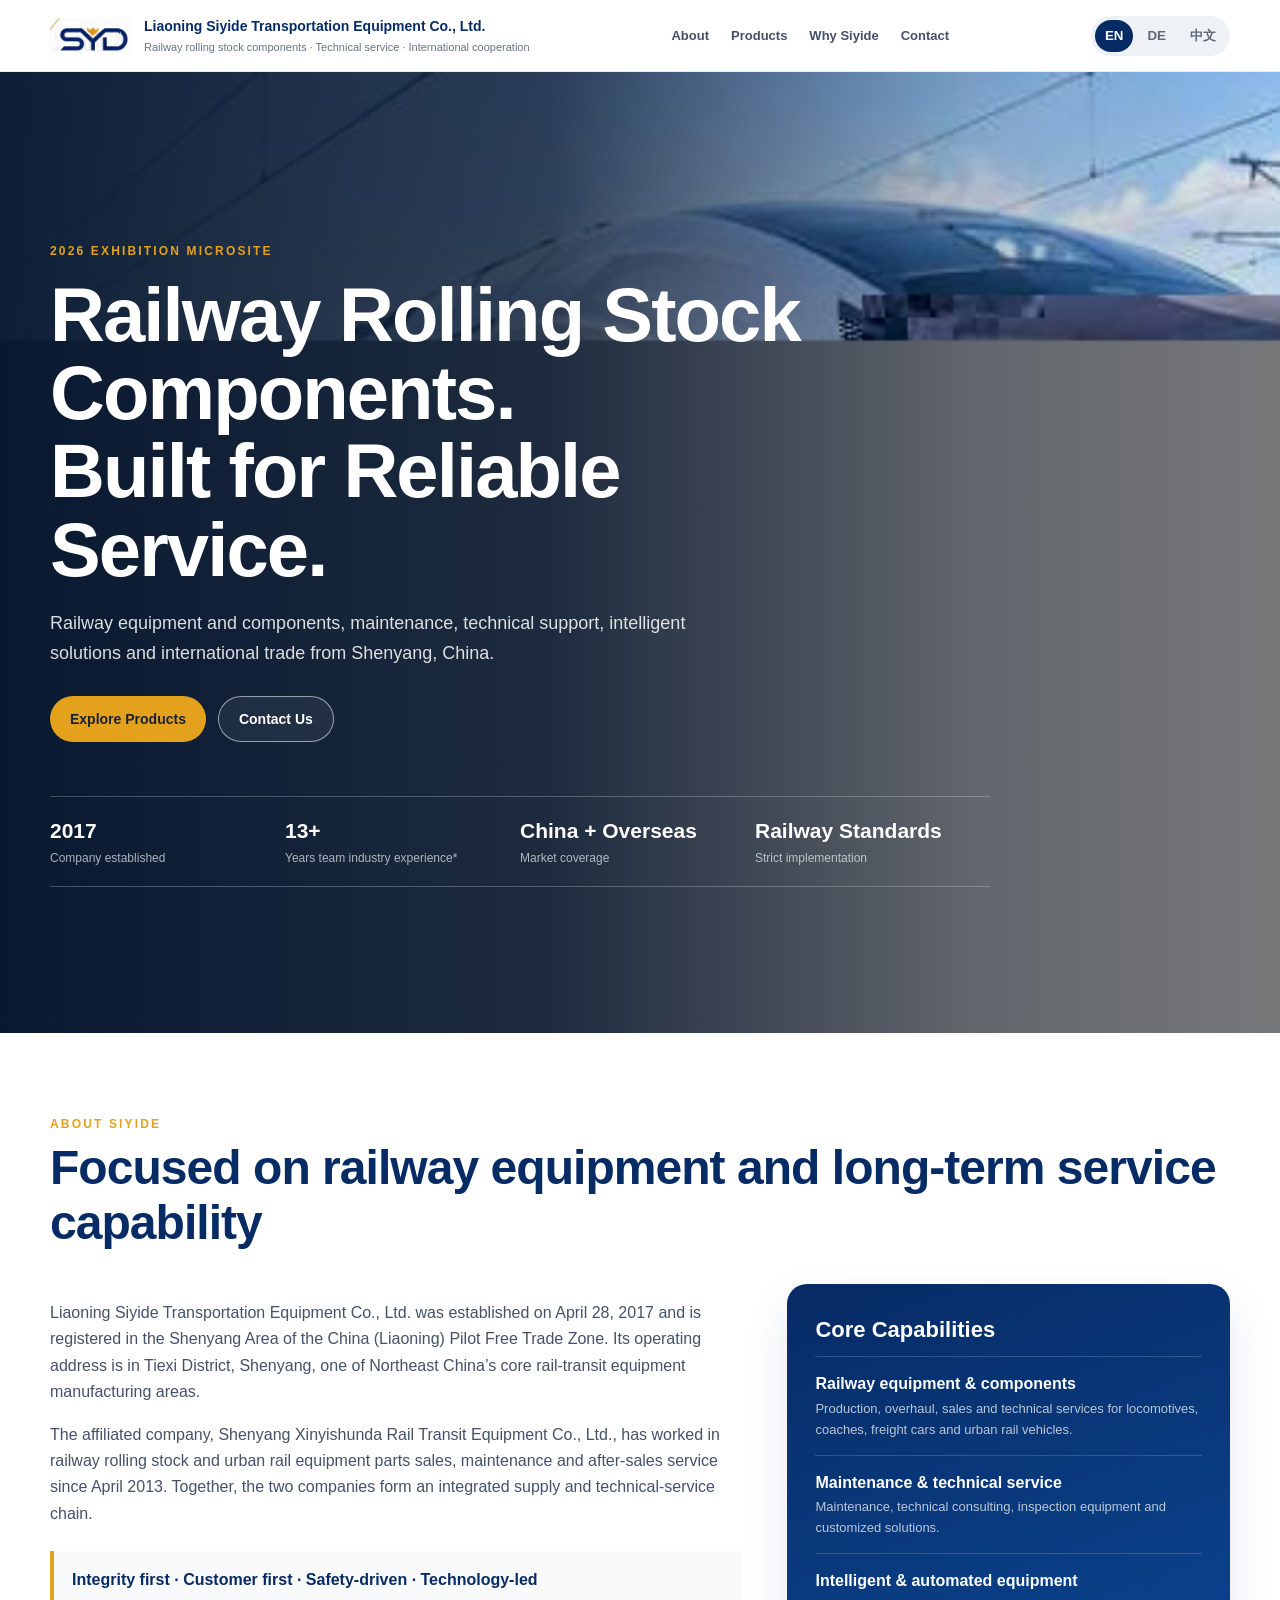
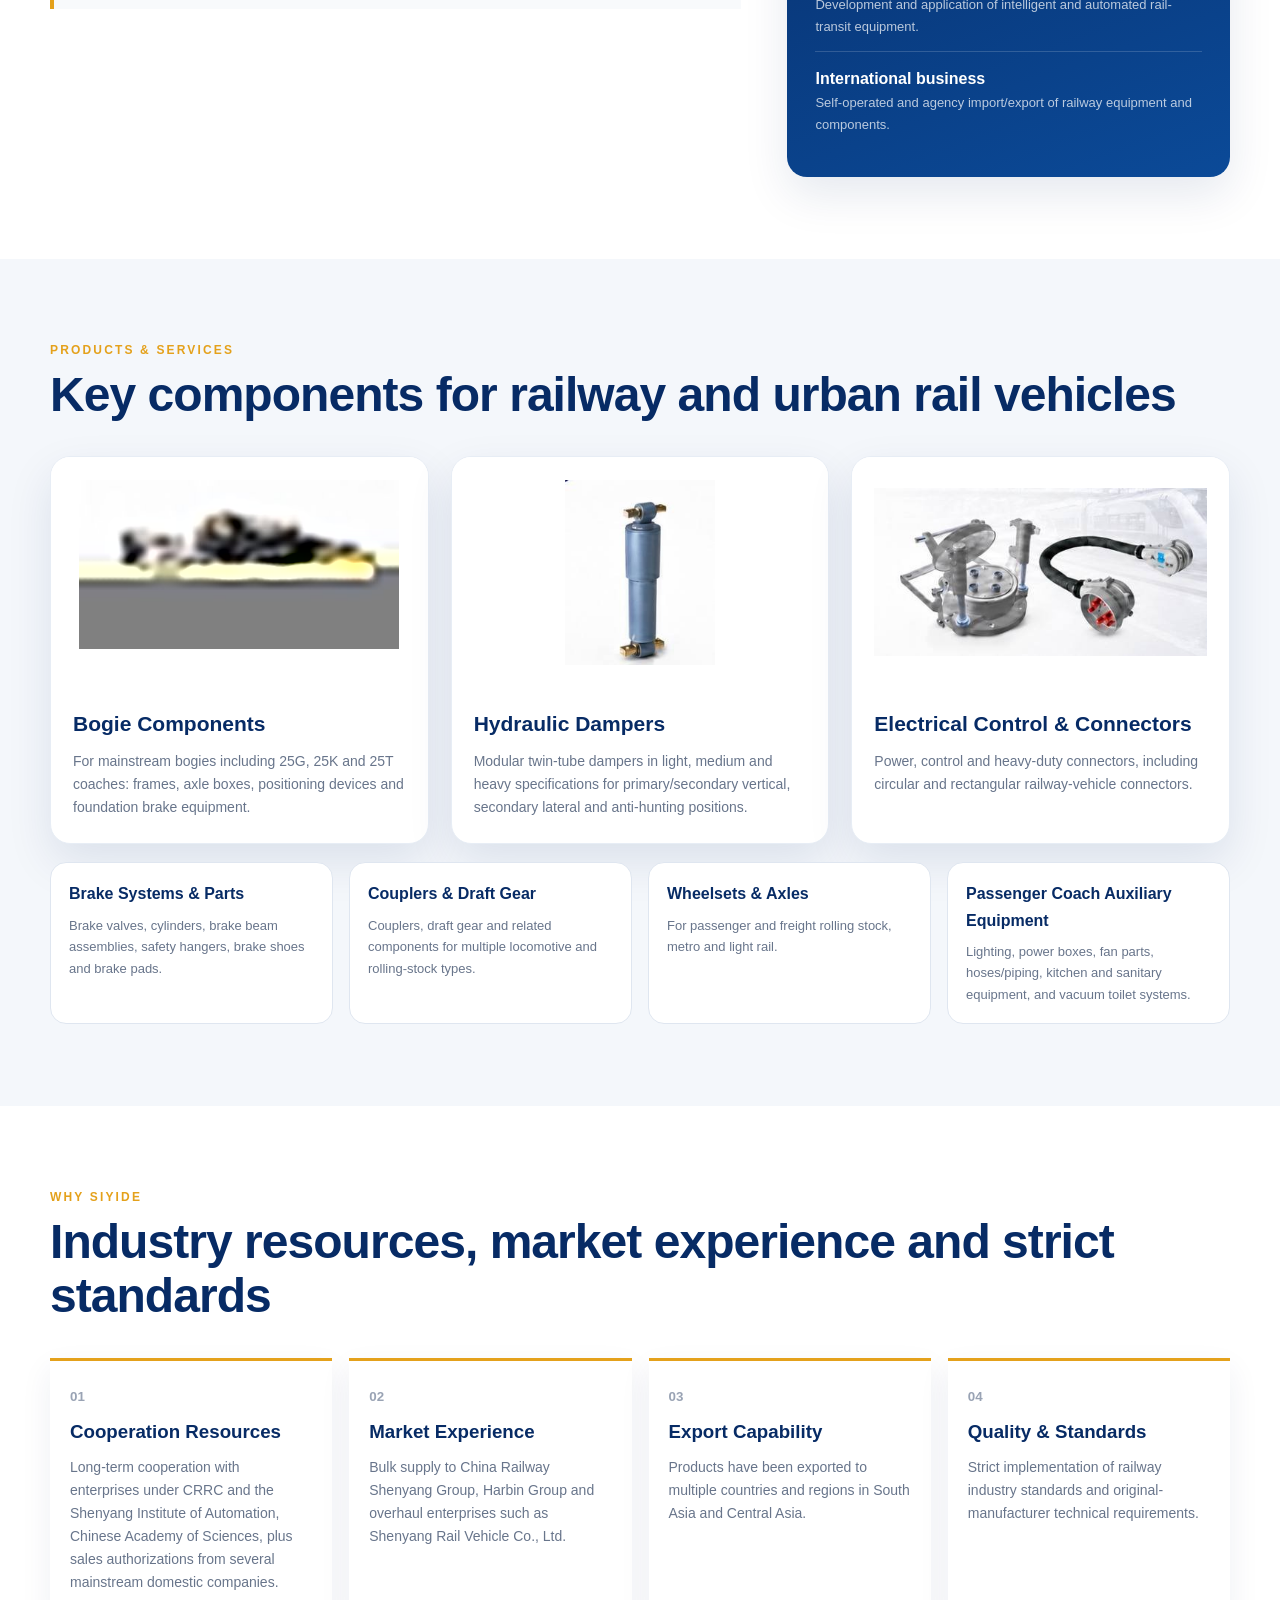
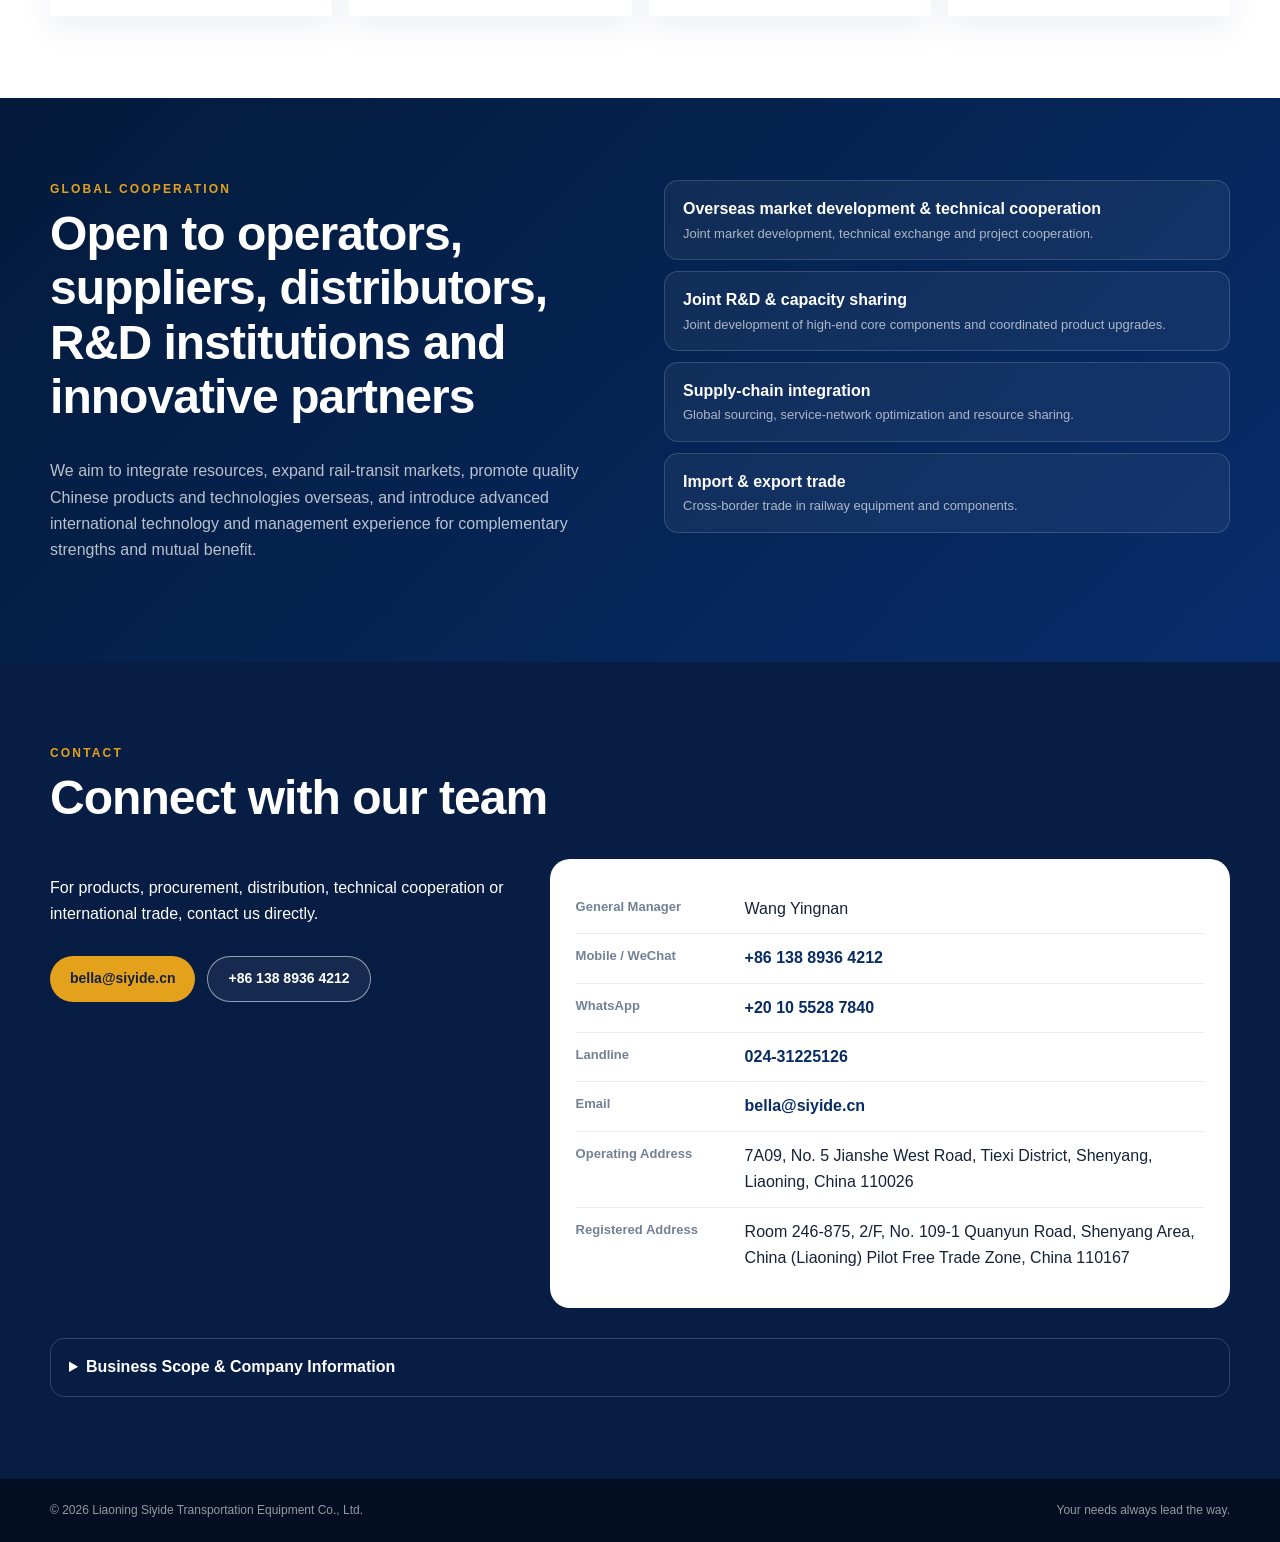
==== expo-siyide/index.html @ 080ec15c "Add redesigned Siyide exhibition microsite" ====
<!doctype html>
<html lang="en">
<head>
<meta charset="utf-8">
<meta name="viewport" content="width=device-width,initial-scale=1">
<meta name="theme-color" content="#082d6b">
<meta name="description" content="Liaoning Siyide Transportation Equipment Co., Ltd. — railway rolling stock components, technical services and international cooperation.">
<title>SYD | Railway Rolling Stock Components</title>
<style>
:root{--navy:#072b65;--navy2:#031a3a;--blue:#0d4fa3;--gold:#e4a11b;--ink:#172238;--muted:#68758b;--soft:#f4f7fb;--line:#dfe6f0;--white:#fff;--shadow:0 18px 45px rgba(7,43,101,.10)}*{box-sizing:border-box}html{scroll-behavior:smooth}body{margin:0;font-family:Arial,"Segoe UI","Noto Sans SC","Noto Sans",sans-serif;color:var(--ink);background:#fff;line-height:1.65}a{color:inherit}.shell{width:min(1180px,calc(100% - 36px));margin:auto}.nav{position:sticky;top:0;z-index:50;height:72px;background:rgba(255,255,255,.95);backdrop-filter:blur(14px);border-bottom:1px solid rgba(7,43,101,.08)}.navin{height:100%;display:flex;align-items:center;justify-content:space-between;gap:20px}.brand{display:flex;align-items:center;gap:12px;text-decoration:none;min-width:0}.brand img{width:82px;height:44px;object-fit:contain;border-radius:8px}.brandcopy{min-width:0}.brandcopy b{display:block;color:var(--navy);font-size:14px;white-space:nowrap;overflow:hidden;text-overflow:ellipsis}.brandcopy span{display:block;color:var(--muted);font-size:11px}.navlinks{display:flex;align-items:center;gap:22px}.navlinks a{text-decoration:none;color:#445168;font-size:13px;font-weight:700}.langs{display:flex;gap:4px;padding:4px;background:#eef2f7;border-radius:999px}.langs button{border:0;background:transparent;color:#5d687b;font-weight:800;padding:7px 10px;border-radius:999px;cursor:pointer}.langs button.active{background:var(--navy);color:#fff}.hero{position:relative;min-height:680px;display:flex;align-items:center;overflow:hidden;background:var(--navy2);color:#fff}.hero:before{content:"";position:absolute;inset:0;background:url('../assets/hero-train.jpg') center/cover no-repeat;transform:scale(1.01)}.hero:after{content:"";position:absolute;inset:0;background:linear-gradient(90deg,rgba(2,19,44,.95) 0%,rgba(2,19,44,.78) 43%,rgba(2,19,44,.24) 76%,rgba(2,19,44,.08) 100%)}.hero .shell{position:relative;z-index:2;padding:88px 0 64px}.eyebrow,.sectiontag{letter-spacing:.18em;text-transform:uppercase;font-weight:900;font-size:12px;color:var(--gold)}h1{font-size:clamp(44px,6vw,76px);line-height:1.03;letter-spacing:-.025em;max-width:780px;margin:14px 0 20px}.lead{font-size:18px;max-width:680px;color:rgba(255,255,255,.85)}.cta{display:flex;gap:12px;flex-wrap:wrap;margin-top:28px}.btn{display:inline-flex;align-items:center;justify-content:center;min-height:46px;padding:0 20px;border-radius:999px;text-decoration:none;font-weight:900;font-size:14px}.btn.gold{background:var(--gold);color:#172238}.btn.ghost{border:1px solid rgba(255,255,255,.55);color:#fff;background:rgba(255,255,255,.06)}.statbar{display:grid;grid-template-columns:repeat(4,1fr);gap:0;max-width:940px;margin-top:54px;border-top:1px solid rgba(255,255,255,.24);border-bottom:1px solid rgba(255,255,255,.24)}.stat{padding:17px 20px 17px 0}.stat b{display:block;font-size:21px}.stat span{display:block;color:rgba(255,255,255,.66);font-size:12px}section{padding:82px 0}.head{margin-bottom:34px}.head h2{margin:7px 0 0;color:var(--navy);font-size:clamp(31px,4.5vw,48px);line-height:1.13;letter-spacing:-.02em}.aboutgrid{display:grid;grid-template-columns:1.25fr .8fr;gap:46px;align-items:start}.aboutgrid p{color:#455268;font-size:16px}.promise{margin-top:24px;padding:16px 18px;border-left:4px solid var(--gold);background:#f8fafc;color:var(--navy)!important;font-weight:900}.capbox{background:linear-gradient(160deg,var(--navy),#0b4a98);color:#fff;border-radius:20px;padding:28px;box-shadow:var(--shadow)}.capbox h3{margin:0 0 8px;font-size:22px}.capitem{padding:14px 0;border-top:1px solid rgba(255,255,255,.16)}.capitem b,.capitem span{display:block}.capitem span{font-size:13px;color:rgba(255,255,255,.72)}.soft{background:var(--soft)}.productgrid{display:grid;grid-template-columns:repeat(3,1fr);gap:22px}.pcard{background:#fff;border:1px solid #e7edf5;border-radius:20px;overflow:hidden;box-shadow:var(--shadow);transition:.25s transform,.25s box-shadow}.pcard:hover{transform:translateY(-4px);box-shadow:0 22px 54px rgba(7,43,101,.16)}.media{height:230px;display:flex;align-items:center;justify-content:center;background:#fff;padding:22px}.media img{display:block;max-width:100%;max-height:185px;width:auto;height:auto;object-fit:contain;image-rendering:auto}.pbody{padding:20px 22px 24px}.pbody h3{margin:0 0 8px;color:var(--navy);font-size:21px}.pbody p{margin:0;color:var(--muted);font-size:14px}.minigrid{display:grid;grid-template-columns:repeat(4,1fr);gap:16px;margin-top:18px}.mini{background:#fff;border:1px solid var(--line);border-radius:16px;padding:18px}.mini h3{margin:0 0 7px;color:var(--navy);font-size:16px}.mini p{margin:0;color:var(--muted);font-size:13px}.trustgrid{display:grid;grid-template-columns:repeat(4,1fr);gap:17px}.trust{padding:22px 20px;background:#fff;border-top:3px solid var(--gold);box-shadow:0 12px 30px rgba(7,43,101,.07)}.trust small{color:#99a3b4;font-weight:800}.trust h3{margin:8px 0;color:var(--navy)}.trust p{margin:0;color:var(--muted);font-size:14px}.coop{background:linear-gradient(135deg,#031a3a,#082d6b);color:#fff}.coop .head h2{color:#fff}.coopgrid{display:grid;grid-template-columns:1fr 1fr;gap:48px}.coop p{color:rgba(255,255,255,.72)}.cooplist div{padding:15px 18px;border:1px solid rgba(255,255,255,.15);border-radius:14px;margin-bottom:11px;background:rgba(255,255,255,.05)}.cooplist b,.cooplist span{display:block}.cooplist span{font-size:13px;color:rgba(255,255,255,.65)}.contact{background:#071d43;color:#fff}.contact .head h2{color:#fff}.contactgrid{display:grid;grid-template-columns:.8fr 1.2fr;gap:46px;align-items:start}.contactcard{background:#fff;color:var(--ink);border-radius:20px;padding:26px}.row{display:grid;grid-template-columns:155px 1fr;gap:14px;padding:11px 0;border-bottom:1px solid #e8edf4}.row:last-child{border-bottom:0}.row b{font-size:13px;color:#748095}.row a{text-decoration:none;color:var(--navy);font-weight:700}.details{margin-top:30px;border:1px solid rgba(255,255,255,.18);border-radius:14px;padding:0 18px}.details summary{padding:15px 0;font-weight:800;cursor:pointer}.details p{font-size:13px;color:rgba(255,255,255,.68)}footer{background:#030e22;color:rgba(255,255,255,.58);padding:22px 0;font-size:12px}.foot{display:flex;justify-content:space-between;gap:20px}.mobilebrand{display:none}@media(max-width:960px){.navlinks{display:none}.aboutgrid,.coopgrid,.contactgrid{grid-template-columns:1fr}.productgrid{grid-template-columns:1fr 1fr}.minigrid,.trustgrid{grid-template-columns:1fr 1fr}.hero{min-height:640px}.hero:after{background:linear-gradient(90deg,rgba(2,19,44,.93),rgba(2,19,44,.65) 68%,rgba(2,19,44,.28))}}@media(max-width:640px){.shell{width:min(100% - 28px,1180px)}.nav{height:66px}.brandcopy span{display:none}.brandcopy b{font-size:12px}.brand img{width:60px}.langs button{font-size:11px;padding:7px 8px}.hero{min-height:720px}.hero .shell{padding:72px 0 48px}h1{font-size:42px}.lead{font-size:16px}.statbar{grid-template-columns:1fr 1fr}.productgrid,.minigrid,.trustgrid{grid-template-columns:1fr}.media{height:205px}.media img{max-height:165px}.row{grid-template-columns:1fr;gap:3px}.foot{flex-direction:column}.hero:before{background-position:63% center}}
</style>
</head>
<body>
<header class="nav"><div class="shell navin"><a class="brand" href="#top"><img src="../assets/logo.jpg" alt="SYD logo"><span class="brandcopy"><b data-t="brand">Liaoning Siyide Transportation Equipment Co., Ltd.</b><span data-t="brandSub">Railway rolling stock components · Technical service · International cooperation</span></span></a><nav class="navlinks"><a href="#about" data-t="navAbout">About</a><a href="#products" data-t="navProducts">Products</a><a href="#why" data-t="navWhy">Why Siyide</a><a href="#contact" data-t="navContact">Contact</a></nav><div class="langs"><button data-lang="en">EN</button><button data-lang="de">DE</button><button data-lang="zh">中文</button></div></div></header>
<main id="top">
<section class="hero"><div class="shell"><div class="eyebrow" data-t="heroTag">2026 EXHIBITION MICROSITE</div><h1 data-t="heroTitle">Railway Rolling Stock Components.<br>Built for Reliable Service.</h1><p class="lead" data-t="heroLead">Railway equipment and components, maintenance, technical support, intelligent solutions and international trade from Shenyang, China.</p><div class="cta"><a class="btn gold" href="#products" data-t="heroBtn1">Explore Products</a><a class="btn ghost" href="#contact" data-t="heroBtn2">Contact Us</a></div><div class="statbar"><div class="stat"><b>2017</b><span data-t="st1">Company established</span></div><div class="stat"><b>13+</b><span data-t="st2">Years team industry experience*</span></div><div class="stat"><b data-t="st3v">China + Overseas</b><span data-t="st3">Market coverage</span></div><div class="stat"><b data-t="st4v">Railway Standards</b><span data-t="st4">Strict implementation</span></div></div></div></section>
<section id="about"><div class="shell"><div class="head"><div class="sectiontag" data-t="aboutTag">ABOUT SIYIDE</div><h2 data-t="aboutTitle">Focused on railway equipment and long-term service capability</h2></div><div class="aboutgrid"><div><p data-t="about1">Liaoning Siyide Transportation Equipment Co., Ltd. was established on April 28, 2017 and is registered in the Shenyang Area of the China (Liaoning) Pilot Free Trade Zone. Its operating address is in Tiexi District, Shenyang, one of Northeast China’s core rail-transit equipment manufacturing areas.</p><p data-t="about2">The affiliated company, Shenyang Xinyishunda Rail Transit Equipment Co., Ltd., has worked in railway rolling stock and urban rail equipment parts sales, maintenance and after-sales service since April 2013. Together, the two companies form an integrated supply and technical-service chain.</p><p class="promise" data-t="promise">Integrity first · Customer first · Safety-driven · Technology-led</p></div><aside class="capbox"><h3 data-t="capTitle">Core Capabilities</h3><div class="capitem"><b data-t="cap1">Railway equipment & components</b><span data-t="cap1d">Production, overhaul, sales and technical services for locomotives, coaches, freight cars and urban rail vehicles.</span></div><div class="capitem"><b data-t="cap2">Maintenance & technical service</b><span data-t="cap2d">Maintenance, technical consulting, inspection equipment and customized solutions.</span></div><div class="capitem"><b data-t="cap3">Intelligent & automated equipment</b><span data-t="cap3d">Development and application of intelligent and automated rail-transit equipment.</span></div><div class="capitem"><b data-t="cap4">International business</b><span data-t="cap4d">Self-operated and agency import/export of railway equipment and components.</span></div></aside></div></div></section>
<section class="soft" id="products"><div class="shell"><div class="head"><div class="sectiontag" data-t="prodTag">PRODUCTS & SERVICES</div><h2 data-t="prodTitle">Key components for railway and urban rail vehicles</h2></div><div class="productgrid"><article class="pcard"><div class="media"><img src="../assets/bogie.jpg" alt="Bogie components"></div><div class="pbody"><h3 data-t="p1">Bogie Components</h3><p data-t="p1d">For mainstream bogies including 25G, 25K and 25T coaches: frames, axle boxes, positioning devices and foundation brake equipment.</p></div></article><article class="pcard"><div class="media"><img src="../assets/damper.jpg" alt="Hydraulic damper"></div><div class="pbody"><h3 data-t="p2">Hydraulic Dampers</h3><p data-t="p2d">Modular twin-tube dampers in light, medium and heavy specifications for primary/secondary vertical, secondary lateral and anti-hunting positions.</p></div></article><article class="pcard"><div class="media"><img src="../assets/connector.jpg" alt="Electrical connector"></div><div class="pbody"><h3 data-t="p3">Electrical Control & Connectors</h3><p data-t="p3d">Power, control and heavy-duty connectors, including circular and rectangular railway-vehicle connectors.</p></div></article></div><div class="minigrid"><article class="mini"><h3 data-t="m1">Brake Systems & Parts</h3><p data-t="m1d">Brake valves, cylinders, brake beam assemblies, safety hangers, brake shoes and brake pads.</p></article><article class="mini"><h3 data-t="m2">Couplers & Draft Gear</h3><p data-t="m2d">Couplers, draft gear and related components for multiple locomotive and rolling-stock types.</p></article><article class="mini"><h3 data-t="m3">Wheelsets & Axles</h3><p data-t="m3d">For passenger and freight rolling stock, metro and light rail.</p></article><article class="mini"><h3 data-t="m4">Passenger Coach Auxiliary Equipment</h3><p data-t="m4d">Lighting, power boxes, fan parts, hoses/piping, kitchen and sanitary equipment, and vacuum toilet systems.</p></article></div></div></section>
<section id="why"><div class="shell"><div class="head"><div class="sectiontag" data-t="whyTag">WHY SIYIDE</div><h2 data-t="whyTitle">Industry resources, market experience and strict standards</h2></div><div class="trustgrid"><article class="trust"><small>01</small><h3 data-t="w1">Cooperation Resources</h3><p data-t="w1d">Long-term cooperation with enterprises under CRRC and the Shenyang Institute of Automation, Chinese Academy of Sciences, plus sales authorizations from several mainstream domestic companies.</p></article><article class="trust"><small>02</small><h3 data-t="w2">Market Experience</h3><p data-t="w2d">Bulk supply to China Railway Shenyang Group, Harbin Group and overhaul enterprises such as Shenyang Rail Vehicle Co., Ltd.</p></article><article class="trust"><small>03</small><h3 data-t="w3">Export Capability</h3><p data-t="w3d">Products have been exported to multiple countries and regions in South Asia and Central Asia.</p></article><article class="trust"><small>04</small><h3 data-t="w4">Quality & Standards</h3><p data-t="w4d">Strict implementation of railway industry standards and original-manufacturer technical requirements.</p></article></div></div></section>
<section class="coop"><div class="shell coopgrid"><div><div class="head"><div class="sectiontag" data-t="coopTag">GLOBAL COOPERATION</div><h2 data-t="coopTitle">Open to operators, suppliers, distributors, R&D institutions and innovative partners</h2></div><p data-t="coopLead">We aim to integrate resources, expand rail-transit markets, promote quality Chinese products and technologies overseas, and introduce advanced international technology and management experience for complementary strengths and mutual benefit.</p></div><div class="cooplist"><div><b data-t="c1">Overseas market development & technical cooperation</b><span data-t="c1d">Joint market development, technical exchange and project cooperation.</span></div><div><b data-t="c2">Joint R&D & capacity sharing</b><span data-t="c2d">Joint development of high-end core components and coordinated product upgrades.</span></div><div><b data-t="c3">Supply-chain integration</b><span data-t="c3d">Global sourcing, service-network optimization and resource sharing.</span></div><div><b data-t="c4">Import & export trade</b><span data-t="c4d">Cross-border trade in railway equipment and components.</span></div></div></div></section>
<section class="contact" id="contact"><div class="shell"><div class="head"><div class="sectiontag" data-t="contactTag">CONTACT</div><h2 data-t="contactTitle">Connect with our team</h2></div><div class="contactgrid"><div><p data-t="contactLead">For products, procurement, distribution, technical cooperation or international trade, contact us directly.</p><div class="cta"><a class="btn gold" href="mailto:bella@siyide.cn">bella@siyide.cn</a><a class="btn ghost" href="tel:+8613889364212">+86 138 8936 4212</a></div></div><div class="contactcard"><div class="row"><b data-t="gm">General Manager</b><span data-t="gmv">Wang Yingnan</span></div><div class="row"><b data-t="mobile">Mobile / WeChat</b><a href="tel:+8613889364212">+86 138 8936 4212</a></div><div class="row"><b>WhatsApp</b><a href="https://wa.me/201055287840">+20 10 5528 7840</a></div><div class="row"><b data-t="landline">Landline</b><a href="tel:+862431225126">024-31225126</a></div><div class="row"><b data-t="email">Email</b><a href="mailto:bella@siyide.cn">bella@siyide.cn</a></div><div class="row"><b data-t="opaddr">Operating Address</b><span data-t="opaddrv">7A09, No. 5 Jianshe West Road, Tiexi District, Shenyang, Liaoning, China 110026</span></div><div class="row"><b data-t="regaddr">Registered Address</b><span data-t="regaddrv">Room 246-875, 2/F, No. 109-1 Quanyun Road, Shenyang Area, China (Liaoning) Pilot Free Trade Zone, China 110167</span></div></div></div><details class="details"><summary data-t="detailsTitle">Business Scope & Company Information</summary><p data-t="detailsBody">Production, overhaul, sales and technical services for transportation equipment and parts; technology development, production, installation, maintenance and sales of intelligent, automated, communication, electromechanical, safety-alarm and electronic equipment; development, transfer, consulting, services and sales of computer software/hardware and artificial-intelligence products; system integration; sales of metal materials, machinery, power equipment, instruments, hardware/electrical products, wires/cables and rubber products; self-operated and agency import/export of goods and technologies except where restricted or prohibited by the state.</p><p data-t="info">Established: April 28, 2017 · Registered capital: RMB 5 million · Unified Social Credit Code: 91210100MA0U39Q431 · Operating term: long-term.</p></details></div></section>
</main>
<footer><div class="shell foot"><span>© 2026 Liaoning Siyide Transportation Equipment Co., Ltd.</span><span data-t="foot">Your needs always lead the way.</span></div></footer>
<script>
const T={
en:{brand:'Liaoning Siyide Transportation Equipment Co., Ltd.',brandSub:'Railway rolling stock components · Technical service · International cooperation',navAbout:'About',navProducts:'Products',navWhy:'Why Siyide',navContact:'Contact',heroTag:'2026 EXHIBITION MICROSITE',heroTitle:'Railway Rolling Stock Components.<br>Built for Reliable Service.',heroLead:'Railway equipment and components, maintenance, technical support, intelligent solutions and international trade from Shenyang, China.',heroBtn1:'Explore Products',heroBtn2:'Contact Us',st1:'Company established',st2:'Years team industry experience*',st3v:'China + Overseas',st3:'Market coverage',st4v:'Railway Standards',st4:'Strict implementation',aboutTag:'ABOUT SIYIDE',aboutTitle:'Focused on railway equipment and long-term service capability',about1:'Liaoning Siyide Transportation Equipment Co., Ltd. was established on April 28, 2017 and is registered in the Shenyang Area of the China (Liaoning) Pilot Free Trade Zone. Its operating address is in Tiexi District, Shenyang, one of Northeast China’s core rail-transit equipment manufacturing areas.',about2:'The affiliated company, Shenyang Xinyishunda Rail Transit Equipment Co., Ltd., has worked in railway rolling stock and urban rail equipment parts sales, maintenance and after-sales service since April 2013. Together, the two companies form an integrated supply and technical-service chain.',promise:'Integrity first · Customer first · Safety-driven · Technology-led',capTitle:'Core Capabilities',cap1:'Railway equipment & components',cap1d:'Production, overhaul, sales and technical services for locomotives, coaches, freight cars and urban rail vehicles.',cap2:'Maintenance & technical service',cap2d:'Maintenance, technical consulting, inspection equipment and customized solutions.',cap3:'Intelligent & automated equipment',cap3d:'Development and application of intelligent and automated rail-transit equipment.',cap4:'International business',cap4d:'Self-operated and agency import/export of railway equipment and components.',prodTag:'PRODUCTS & SERVICES',prodTitle:'Key components for railway and urban rail vehicles',p1:'Bogie Components',p1d:'For mainstream bogies including 25G, 25K and 25T coaches: frames, axle boxes, positioning devices and foundation brake equipment.',p2:'Hydraulic Dampers',p2d:'Modular twin-tube dampers in light, medium and heavy specifications for primary/secondary vertical, secondary lateral and anti-hunting positions.',p3:'Electrical Control & Connectors',p3d:'Power, control and heavy-duty connectors, including circular and rectangular railway-vehicle connectors.',m1:'Brake Systems & Parts',m1d:'Brake valves, cylinders, brake beam assemblies, safety hangers, brake shoes and brake pads.',m2:'Couplers & Draft Gear',m2d:'Couplers, draft gear and related components for multiple locomotive and rolling-stock types.',m3:'Wheelsets & Axles',m3d:'For passenger and freight rolling stock, metro and light rail.',m4:'Passenger Coach Auxiliary Equipment',m4d:'Lighting, power boxes, fan parts, hoses/piping, kitchen and sanitary equipment, and vacuum toilet systems.',whyTag:'WHY SIYIDE',whyTitle:'Industry resources, market experience and strict standards',w1:'Cooperation Resources',w1d:'Long-term cooperation with enterprises under CRRC and the Shenyang Institute of Automation, Chinese Academy of Sciences, plus sales authorizations from several mainstream domestic companies.',w2:'Market Experience',w2d:'Bulk supply to China Railway Shenyang Group, Harbin Group and overhaul enterprises such as Shenyang Rail Vehicle Co., Ltd.',w3:'Export Capability',w3d:'Products have been exported to multiple countries and regions in South Asia and Central Asia.',w4:'Quality & Standards',w4d:'Strict implementation of railway industry standards and original-manufacturer technical requirements.',coopTag:'GLOBAL COOPERATION',coopTitle:'Open to operators, suppliers, distributors, R&D institutions and innovative partners',coopLead:'We aim to integrate resources, expand rail-transit markets, promote quality Chinese products and technologies overseas, and introduce advanced international technology and management experience for complementary strengths and mutual benefit.',c1:'Overseas market development & technical cooperation',c1d:'Joint market development, technical exchange and project cooperation.',c2:'Joint R&D & capacity sharing',c2d:'Joint development of high-end core components and coordinated product upgrades.',c3:'Supply-chain integration',c3d:'Global sourcing, service-network optimization and resource sharing.',c4:'Import & export trade',c4d:'Cross-border trade in railway equipment and components.',contactTag:'CONTACT',contactTitle:'Connect with our team',contactLead:'For products, procurement, distribution, technical cooperation or international trade, contact us directly.',gm:'General Manager',gmv:'Wang Yingnan',mobile:'Mobile / WeChat',landline:'Landline',email:'Email',opaddr:'Operating Address',opaddrv:'7A09, No. 5 Jianshe West Road, Tiexi District, Shenyang, Liaoning, China 110026',regaddr:'Registered Address',regaddrv:'Room 246-875, 2/F, No. 109-1 Quanyun Road, Shenyang Area, China (Liaoning) Pilot Free Trade Zone, China 110167',detailsTitle:'Business Scope & Company Information',detailsBody:'Production, overhaul, sales and technical services for transportation equipment and parts; technology development, production, installation, maintenance and sales of intelligent, automated, communication, electromechanical, safety-alarm and electronic equipment; development, transfer, consulting, services and sales of computer software/hardware and artificial-intelligence products; system integration; sales of metal materials, machinery, power equipment, instruments, hardware/electrical products, wires/cables and rubber products; self-operated and agency import/export of goods and technologies except where restricted or prohibited by the state.',info:'Established: April 28, 2017 · Registered capital: RMB 5 million · Unified Social Credit Code: 91210100MA0U39Q431 · Operating term: long-term.',foot:'Your needs always lead the way.'},
de:{brand:'Liaoning Siyide Transportation Equipment Co., Ltd.',brandSub:'Bahnkomponenten · Technischer Service · Internationale Zusammenarbeit',navAbout:'Über uns',navProducts:'Produkte',navWhy:'Warum Siyide',navContact:'Kontakt',heroTag:'MESSE-MICROSITE 2026',heroTitle:'Komponenten für Schienenfahrzeuge.<br>Zuverlässiger Service weltweit.',heroLead:'Bahnausrüstung und Komponenten, Instandhaltung, technische Unterstützung, intelligente Lösungen und internationaler Handel aus Shenyang, China.',heroBtn1:'Produkte ansehen',heroBtn2:'Kontakt',st1:'Unternehmensgründung',st2:'Jahre Branchenerfahrung im Team*',st3v:'China + Ausland',st3:'Marktabdeckung',st4v:'Bahnstandards',st4:'Strikte Umsetzung',aboutTag:'ÜBER SIYIDE',aboutTitle:'Fokus auf Bahnausrüstung und langfristige Servicekompetenz',about1:'Liaoning Siyide Transportation Equipment Co., Ltd. wurde am 28. April 2017 gegründet und ist im Teilgebiet Shenyang der Pilot-Freihandelszone China (Liaoning) registriert. Der Betriebsstandort befindet sich im Bezirk Tiexi in Shenyang, einem Kerngebiet der Schienenverkehrsausrüstungsindustrie Nordostchinas.',about2:'Das verbundene Unternehmen Shenyang Xinyishunda Rail Transit Equipment Co., Ltd. ist seit April 2013 auf Vertrieb, Wartung und After-Sales-Service für Eisenbahnfahrzeuge sowie Komponenten des städtischen Schienenverkehrs spezialisiert. Gemeinsam bilden beide Unternehmen eine integrierte Liefer- und technische Servicekette.',promise:'Integrität zuerst · Kunde zuerst · Sicherheit als Antrieb · Technologieführerschaft',capTitle:'Kernkompetenzen',cap1:'Bahnausrüstung & Komponenten',cap1d:'Produktion, Instandsetzung, Vertrieb und technische Dienstleistungen für Lokomotiven, Reisezugwagen, Güterwagen und Stadtbahnfahrzeuge.',cap2:'Instandhaltung & technischer Service',cap2d:'Wartung, technische Beratung, Prüfgeräte und kundenspezifische Lösungen.',cap3:'Intelligente & automatisierte Ausrüstung',cap3d:'Entwicklung und Anwendung intelligenter und automatisierter Schienenverkehrsausrüstung.',cap4:'Internationales Geschäft',cap4d:'Eigen- und Agenturimport/-export von Bahnausrüstung und Komponenten.',prodTag:'PRODUKTE & DIENSTLEISTUNGEN',prodTitle:'Kernkomponenten für Eisenbahn- und Stadtbahnfahrzeuge',p1:'Drehgestellkomponenten',p1d:'Für gängige Drehgestelle der Reisezugwagen 25G, 25K und 25T: Rahmen, Achslagergehäuse, Führungseinrichtungen und Grundbremsausrüstung.',p2:'Hydraulikdämpfer',p2d:'Modulare Zweirohrdämpfer in leichter, mittlerer und schwerer Ausführung für Primär-/Sekundär-Vertikal-, Sekundär-Quer- und Schlingerdämpfung.',p3:'Elektrische Steuerung & Steckverbinder',p3d:'Leistungs-, Steuer- und Hochlaststeckverbinder einschließlich runder und rechteckiger Steckverbinder für Schienenfahrzeuge.',m1:'Bremssysteme & Teile',m1d:'Bremsventile, Bremszylinder, Bremsbalkenbaugruppen, Sicherungsaufhängungen, Bremssohlen und Bremsbeläge.',m2:'Kupplungen & Zug-/Stoßeinrichtungen',m2d:'Kupplungen, Zug-/Stoßeinrichtungen und zugehörige Komponenten für verschiedene Schienenfahrzeugtypen.',m3:'Radsätze & Achsen',m3d:'Für Reise- und Güterwagen, Metro und Stadtbahn.',m4:'Hilfsausrüstung für Reisezugwagen',m4d:'Beleuchtung, Stromversorgungskästen, Lüfterteile, Schläuche/Rohrleitungen, Küchen- und Sanitärausrüstung sowie Vakuumtoiletten.',whyTag:'WARUM SIYIDE',whyTitle:'Branchenressourcen, Markterfahrung und strenge Standards',w1:'Kooperationsressourcen',w1d:'Langfristige Zusammenarbeit mit Unternehmen der CRRC-Gruppe und dem Shenyang Institute of Automation der Chinesischen Akademie der Wissenschaften sowie Vertriebsautorisierungen mehrerer führender chinesischer Unternehmen.',w2:'Markterfahrung',w2d:'Serienlieferungen an China Railway Shenyang Group, Harbin Group sowie Instandsetzungsunternehmen wie Shenyang Rail Vehicle Co., Ltd.',w3:'Exportkompetenz',w3d:'Produkte wurden in mehrere Länder und Regionen Süd- und Zentralasiens exportiert.',w4:'Qualität & Standards',w4d:'Strikte Umsetzung der Bahnindustrienormen und technischen Anforderungen der Originalhersteller.',coopTag:'INTERNATIONALE ZUSAMMENARBEIT',coopTitle:'Offen für Betreiber, Zulieferer, Händler, F&E-Institute und innovative Partner',coopLead:'Wir möchten Ressourcen bündeln, Schienenverkehrsmärkte gemeinsam erschließen, hochwertige chinesische Produkte und Technologien international vermarkten und fortschrittliche ausländische Technologien und Managementerfahrungen einführen.',c1:'Auslandsmarkt & technische Zusammenarbeit',c1d:'Gemeinsame Markterschließung, technischer Austausch und Projektkooperation.',c2:'Gemeinsame F&E & Kapazitätsteilung',c2d:'Gemeinsame Entwicklung hochwertiger Kernkomponenten und koordinierte Produktweiterentwicklung.',c3:'Integration der Lieferkette',c3d:'Globale Beschaffung, Optimierung des Servicenetzes und gemeinsame Nutzung von Ressourcen.',c4:'Import- & Exporthandel',c4d:'Grenzüberschreitender Handel mit Bahnausrüstung und Komponenten.',contactTag:'KONTAKT',contactTitle:'Kontaktieren Sie unser Team',contactLead:'Für Produkte, Beschaffung, Vertrieb, technische Zusammenarbeit oder internationalen Handel kontaktieren Sie uns direkt.',gm:'Geschäftsführerin',gmv:'Wang Yingnan',mobile:'Mobil / WeChat',landline:'Festnetz',email:'E-Mail',opaddr:'Betriebsanschrift',opaddrv:'7A09, Nr. 5 Jianshe West Road, Bezirk Tiexi, Shenyang, Liaoning, China 110026',regaddr:'Registrierte Anschrift',regaddrv:'Raum 246-875, 2. OG, Nr. 109-1 Quanyun Road, Teilgebiet Shenyang, Pilot-Freihandelszone China (Liaoning), China 110167',detailsTitle:'Geschäftsbereich & Unternehmensdaten',detailsBody:'Produktion, Instandsetzung, Vertrieb und technische Dienstleistungen für Verkehrsausrüstung und Teile; technische Entwicklung, Produktion, Installation, Wartung und Vertrieb intelligenter, automatisierter, kommunikations-, elektromechanischer, sicherheits- und elektronischer Ausrüstung; Entwicklung, Übertragung, Beratung, Service und Vertrieb von Hard-/Software- und KI-Produkten; Systemintegration; Vertrieb von Metallwerkstoffen, Maschinen, Energieausrüstung, Instrumenten, Elektro-/Hardwareprodukten, Kabeln und Gummiprodukten; Eigen- und Agenturimport/-export von Waren und Technologien, soweit staatlich nicht eingeschränkt oder verboten.',info:'Gegründet: 28. April 2017 · Stammkapital: RMB 5 Mio. · Einheitlicher Sozialkreditcode: 91210100MA0U39Q431 · Unternehmensdauer: unbefristet.',foot:'Ihre Anforderungen weisen uns den Weg.'},
zh:{brand:'辽宁思亿德交通装备有限公司',brandSub:'轨道交通装备 · 核心部件 · 技术服务 · 国际合作',navAbout:'关于我们',navProducts:'产品',navWhy:'企业优势',navContact:'联系',heroTag:'2026 · 展会微网站',heroTitle:'轨道车辆核心部件<br>可靠服务全球客户',heroLead:'来自中国沈阳的轨道交通装备与配件、检修维护、技术支持、智能化解决方案及国际贸易服务。',heroBtn1:'查看产品',heroBtn2:'联系我们',st1:'公司成立',st2:'团队行业经验*',st3v:'国内 + 海外',st3:'市场覆盖',st4v:'铁路行业标准',st4:'严格执行',aboutTag:'关于思亿德',aboutTitle:'专注轨道交通装备与长期服务能力',about1:'辽宁思亿德交通装备有限公司成立于2017年4月28日，注册于中国（辽宁）自由贸易试验区沈阳片区，经营地址位于沈阳市铁西区，地处东北轨道交通装备制造核心区。',about2:'关联公司沈阳鑫谊顺达轨道交通设备有限公司自2013年4月起专注铁路机车车辆、城轨装备配件销售、维护及售后服务。两家公司协同构建轨道交通装备配件供应与技术服务链条。',promise:'诚信为本 · 客户至上 · 安全驱动 · 技术领先',capTitle:'核心能力',cap1:'轨道交通装备与配件',cap1d:'生产、检修、销售及技术服务，覆盖铁路机车、客车、货车及城轨车辆。',cap2:'检修维护与技术服务',cap2d:'装备检修维保、技术咨询、检测设备及仪器仪表供应、定制化解决方案。',cap3:'智能化与自动化',cap3d:'轨道交通智能化、自动化装备研发及应用。',cap4:'国际业务',cap4d:'轨道交通装备及配件自营与代理进出口。',prodTag:'产品与服务',prodTitle:'铁路与城市轨道车辆关键部件',p1:'转向架配件',p1d:'适配25G、25K、25T型客车等主流转向架，供应构架、轴箱、定位装置、基础制动装置等。',p2:'油压减振器',p2d:'模块化双筒式结构，提供轻、中、重型规格，覆盖一系垂向、二系垂向、二系横向及抗蛇行等部位。',p3:'电气控制与连接器',p3d:'动力、控制、重载连接器以及圆形、矩形等轨道车辆电连接器。',m1:'制动系统及配件',m1d:'制动阀、制动缸、制动梁组成、安全吊、闸瓦、闸片等。',m2:'车钩缓冲装置',m2d:'适用于各型机车车辆的车钩、缓冲装置及相关部件。',m3:'轮对及车轴',m3d:'适用于客车、货车、地铁及轻轨车辆。',m4:'客车辅助设备',m4d:'照明、电源箱、风扇配件、软管管道、厨卫设备、真空集便器等。',whyTag:'企业优势',whyTitle:'行业资源、市场经验与严格标准',w1:'合作资源',w1d:'与中国中车下属企业、中国科学院沈阳自动化研究所长期合作，并获多家国内主流企业销售授权。',w2:'市场经验',w2d:'产品批量供应中国铁路沈阳局、哈尔滨局等铁路局集团公司及沈阳轨道车辆有限公司等高级修企业。',w3:'出口实力',w3d:'产品已出口南亚、中亚等多个国家和地区。',w4:'质量与标准',w4d:'严格执行铁路行业标准及原厂技术要求。',coopTag:'全球合作',coopTitle:'期待与运营商、供应商、经销商、研发机构及创新伙伴合作',coopLead:'期待整合资源，共同开拓轨道交通市场，推动国内优质产品技术对外输出，同时引进海外先进技术与管理经验，实现优势互补、互利共赢。',c1:'海外市场拓展与技术协作',c1d:'联合市场开发、技术交流及项目合作。',c2:'联合研发与产能共享',c2d:'联合研发高端装备核心零部件，协同推进产品升级。',c3:'供应链资源整合',c3d:'整合全球供应链资源，优化服务体系并共享资源。',c4:'进出口贸易',c4d:'开展轨道交通装备及配件跨境贸易合作。',contactTag:'联系我们',contactTitle:'与我们的团队取得联系',contactLead:'如需了解产品、采购、经销代理、技术合作或国际贸易，请直接联系我们。',gm:'总经理',gmv:'王英楠',mobile:'手机 / 微信',landline:'公司座机',email:'电子邮箱',opaddr:'经营地址',opaddrv:'中国辽宁省沈阳市铁西区建设西路5号7A09（110026）',regaddr:'注册地址',regaddrv:'中国（辽宁）自由贸易试验区沈阳片区全运路109-1号2层246-875室（110167）',detailsTitle:'经营范围与企业信息',detailsBody:'交通装备及配件生产、检修、销售与技术服务；智能化、自动化、通讯、机电、安全报警、电子设备技术开发、生产加工、安装维修及销售；计算机软硬件、人工智能产品技术开发、转让、咨询、服务与销售，系统集成；金属材料、机械设备、电力设备、仪器仪表、五金交电、电线电缆、橡胶制品销售；自营和代理各类商品和技术进出口（国家限定或禁止除外）。',info:'成立：2017年4月28日 · 注册资本：人民币500万元 · 统一社会信用代码：91210100MA0U39Q431 · 营业期限：长期。',foot:'您的需求，始终引领我们前行。'}};
function setLang(l){if(!T[l])l='en';document.documentElement.lang=l==='zh'?'zh-CN':l;document.querySelectorAll('[data-t]').forEach(el=>{const v=T[l][el.dataset.t];if(v!==undefined)el.innerHTML=v});document.querySelectorAll('[data-lang]').forEach(b=>b.classList.toggle('active',b.dataset.lang===l));localStorage.setItem('sydExpoLang',l)}document.querySelectorAll('[data-lang]').forEach(b=>b.addEventListener('click',()=>setLang(b.dataset.lang)));const s=localStorage.getItem('sydExpoLang'),br=(navigator.language||'en').toLowerCase();setLang(s||(br.startsWith('zh')?'zh':br.startsWith('de')?'de':'en'));
</script>
</body></html>
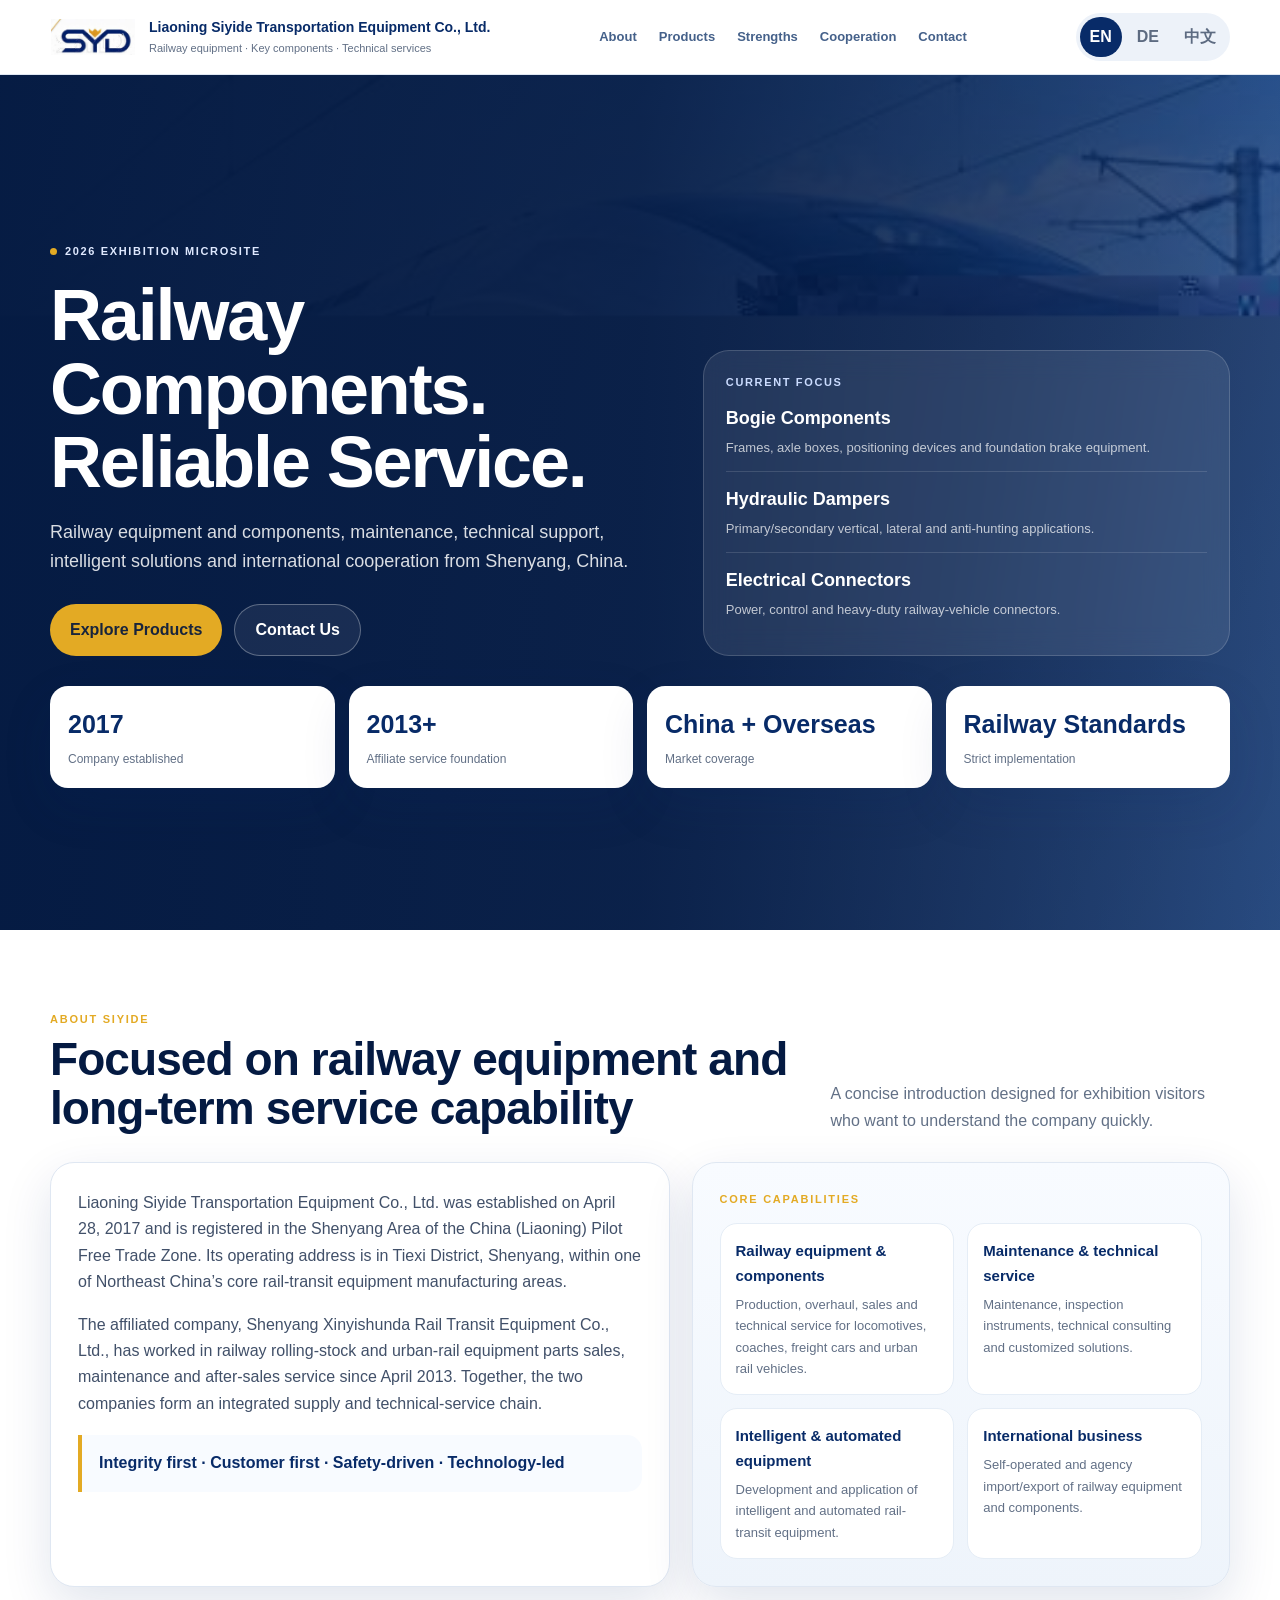
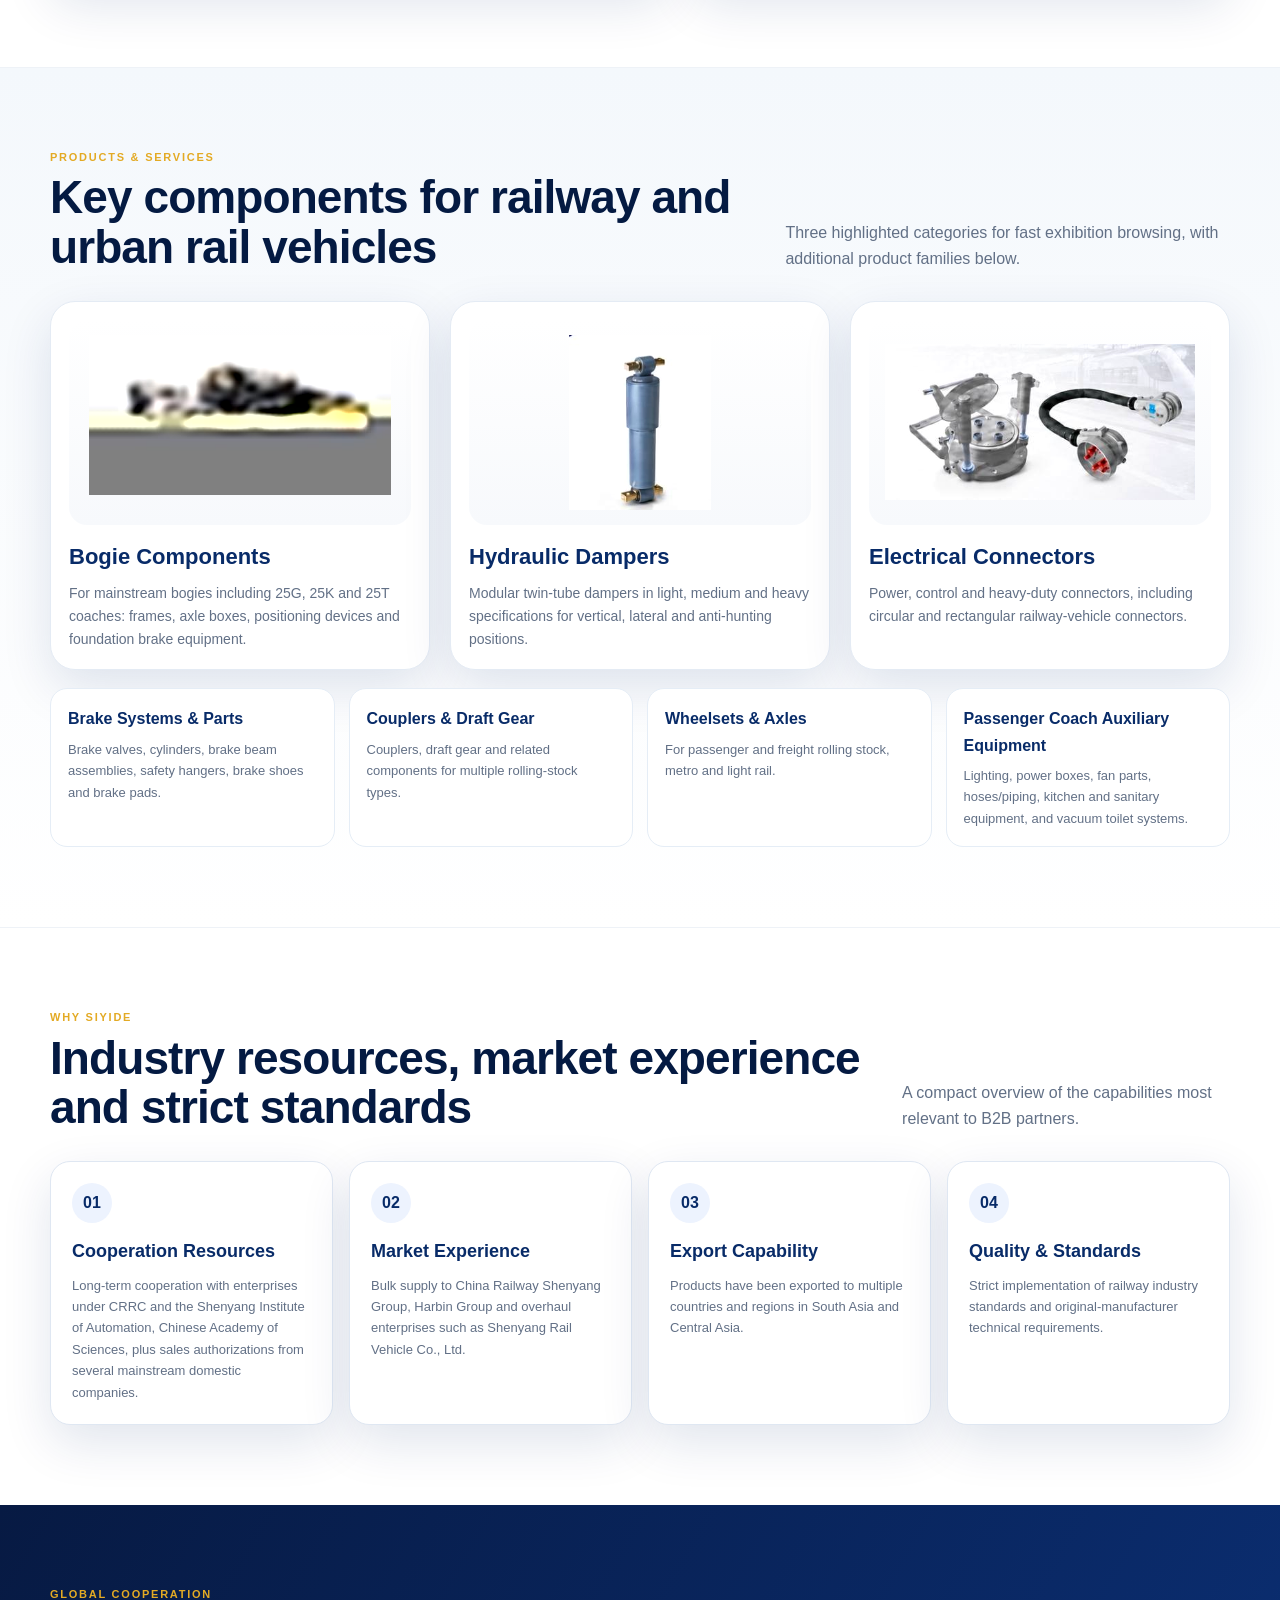
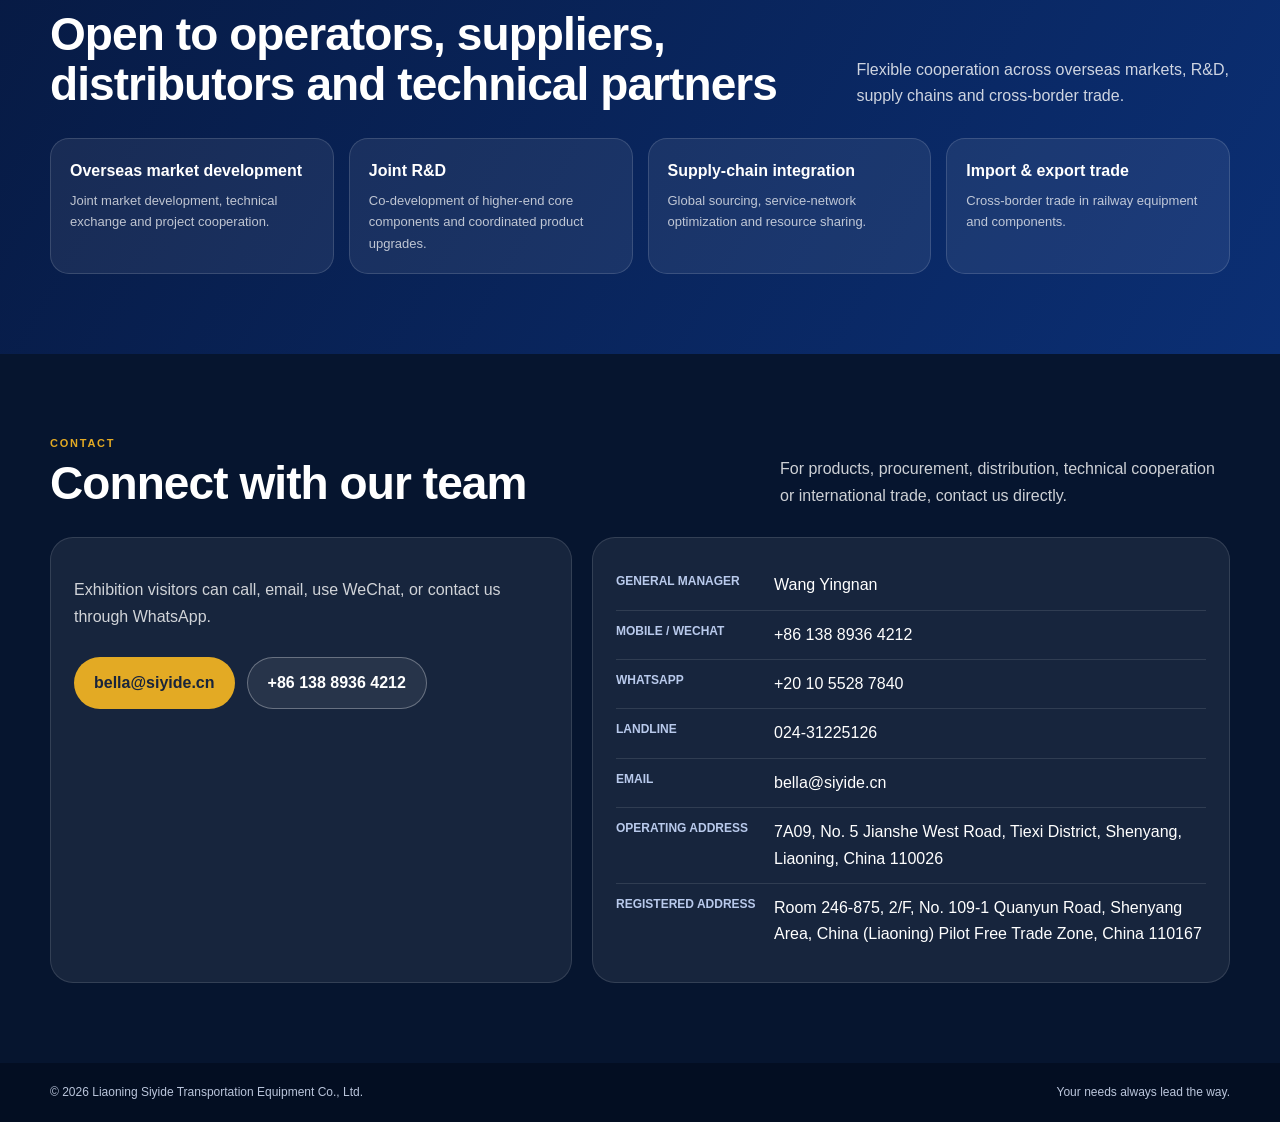
==== commit 8254c940: "Completely redesign Siyide exhibition microsite" ====
--- a/expo-siyide/index.html
+++ b/expo-siyide/index.html
@@ -3,29 +3,20 @@
 <head>
 <meta charset="utf-8">
 <meta name="viewport" content="width=device-width,initial-scale=1">
-<meta name="theme-color" content="#082d6b">
-<meta name="description" content="Liaoning Siyide Transportation Equipment Co., Ltd. — railway rolling stock components, technical services and international cooperation.">
-<title>SYD | Railway Rolling Stock Components</title>
+<meta name="theme-color" content="#082b68">
+<title>SYD | Railway Components & Technical Service</title>
 <style>
-:root{--navy:#072b65;--navy2:#031a3a;--blue:#0d4fa3;--gold:#e4a11b;--ink:#172238;--muted:#68758b;--soft:#f4f7fb;--line:#dfe6f0;--white:#fff;--shadow:0 18px 45px rgba(7,43,101,.10)}*{box-sizing:border-box}html{scroll-behavior:smooth}body{margin:0;font-family:Arial,"Segoe UI","Noto Sans SC","Noto Sans",sans-serif;color:var(--ink);background:#fff;line-height:1.65}a{color:inherit}.shell{width:min(1180px,calc(100% - 36px));margin:auto}.nav{position:sticky;top:0;z-index:50;height:72px;background:rgba(255,255,255,.95);backdrop-filter:blur(14px);border-bottom:1px solid rgba(7,43,101,.08)}.navin{height:100%;display:flex;align-items:center;justify-content:space-between;gap:20px}.brand{display:flex;align-items:center;gap:12px;text-decoration:none;min-width:0}.brand img{width:82px;height:44px;object-fit:contain;border-radius:8px}.brandcopy{min-width:0}.brandcopy b{display:block;color:var(--navy);font-size:14px;white-space:nowrap;overflow:hidden;text-overflow:ellipsis}.brandcopy span{display:block;color:var(--muted);font-size:11px}.navlinks{display:flex;align-items:center;gap:22px}.navlinks a{text-decoration:none;color:#445168;font-size:13px;font-weight:700}.langs{display:flex;gap:4px;padding:4px;background:#eef2f7;border-radius:999px}.langs button{border:0;background:transparent;color:#5d687b;font-weight:800;padding:7px 10px;border-radius:999px;cursor:pointer}.langs button.active{background:var(--navy);color:#fff}.hero{position:relative;min-height:680px;display:flex;align-items:center;overflow:hidden;background:var(--navy2);color:#fff}.hero:before{content:"";position:absolute;inset:0;background:url('../assets/hero-train.jpg') center/cover no-repeat;transform:scale(1.01)}.hero:after{content:"";position:absolute;inset:0;background:linear-gradient(90deg,rgba(2,19,44,.95) 0%,rgba(2,19,44,.78) 43%,rgba(2,19,44,.24) 76%,rgba(2,19,44,.08) 100%)}.hero .shell{position:relative;z-index:2;padding:88px 0 64px}.eyebrow,.sectiontag{letter-spacing:.18em;text-transform:uppercase;font-weight:900;font-size:12px;color:var(--gold)}h1{font-size:clamp(44px,6vw,76px);line-height:1.03;letter-spacing:-.025em;max-width:780px;margin:14px 0 20px}.lead{font-size:18px;max-width:680px;color:rgba(255,255,255,.85)}.cta{display:flex;gap:12px;flex-wrap:wrap;margin-top:28px}.btn{display:inline-flex;align-items:center;justify-content:center;min-height:46px;padding:0 20px;border-radius:999px;text-decoration:none;font-weight:900;font-size:14px}.btn.gold{background:var(--gold);color:#172238}.btn.ghost{border:1px solid rgba(255,255,255,.55);color:#fff;background:rgba(255,255,255,.06)}.statbar{display:grid;grid-template-columns:repeat(4,1fr);gap:0;max-width:940px;margin-top:54px;border-top:1px solid rgba(255,255,255,.24);border-bottom:1px solid rgba(255,255,255,.24)}.stat{padding:17px 20px 17px 0}.stat b{display:block;font-size:21px}.stat span{display:block;color:rgba(255,255,255,.66);font-size:12px}section{padding:82px 0}.head{margin-bottom:34px}.head h2{margin:7px 0 0;color:var(--navy);font-size:clamp(31px,4.5vw,48px);line-height:1.13;letter-spacing:-.02em}.aboutgrid{display:grid;grid-template-columns:1.25fr .8fr;gap:46px;align-items:start}.aboutgrid p{color:#455268;font-size:16px}.promise{margin-top:24px;padding:16px 18px;border-left:4px solid var(--gold);background:#f8fafc;color:var(--navy)!important;font-weight:900}.capbox{background:linear-gradient(160deg,var(--navy),#0b4a98);color:#fff;border-radius:20px;padding:28px;box-shadow:var(--shadow)}.capbox h3{margin:0 0 8px;font-size:22px}.capitem{padding:14px 0;border-top:1px solid rgba(255,255,255,.16)}.capitem b,.capitem span{display:block}.capitem span{font-size:13px;color:rgba(255,255,255,.72)}.soft{background:var(--soft)}.productgrid{display:grid;grid-template-columns:repeat(3,1fr);gap:22px}.pcard{background:#fff;border:1px solid #e7edf5;border-radius:20px;overflow:hidden;box-shadow:var(--shadow);transition:.25s transform,.25s box-shadow}.pcard:hover{transform:translateY(-4px);box-shadow:0 22px 54px rgba(7,43,101,.16)}.media{height:230px;display:flex;align-items:center;justify-content:center;background:#fff;padding:22px}.media img{display:block;max-width:100%;max-height:185px;width:auto;height:auto;object-fit:contain;image-rendering:auto}.pbody{padding:20px 22px 24px}.pbody h3{margin:0 0 8px;color:var(--navy);font-size:21px}.pbody p{margin:0;color:var(--muted);font-size:14px}.minigrid{display:grid;grid-template-columns:repeat(4,1fr);gap:16px;margin-top:18px}.mini{background:#fff;border:1px solid var(--line);border-radius:16px;padding:18px}.mini h3{margin:0 0 7px;color:var(--navy);font-size:16px}.mini p{margin:0;color:var(--muted);font-size:13px}.trustgrid{display:grid;grid-template-columns:repeat(4,1fr);gap:17px}.trust{padding:22px 20px;background:#fff;border-top:3px solid var(--gold);box-shadow:0 12px 30px rgba(7,43,101,.07)}.trust small{color:#99a3b4;font-weight:800}.trust h3{margin:8px 0;color:var(--navy)}.trust p{margin:0;color:var(--muted);font-size:14px}.coop{background:linear-gradient(135deg,#031a3a,#082d6b);color:#fff}.coop .head h2{color:#fff}.coopgrid{display:grid;grid-template-columns:1fr 1fr;gap:48px}.coop p{color:rgba(255,255,255,.72)}.cooplist div{padding:15px 18px;border:1px solid rgba(255,255,255,.15);border-radius:14px;margin-bottom:11px;background:rgba(255,255,255,.05)}.cooplist b,.cooplist span{display:block}.cooplist span{font-size:13px;color:rgba(255,255,255,.65)}.contact{background:#071d43;color:#fff}.contact .head h2{color:#fff}.contactgrid{display:grid;grid-template-columns:.8fr 1.2fr;gap:46px;align-items:start}.contactcard{background:#fff;color:var(--ink);border-radius:20px;padding:26px}.row{display:grid;grid-template-columns:155px 1fr;gap:14px;padding:11px 0;border-bottom:1px solid #e8edf4}.row:last-child{border-bottom:0}.row b{font-size:13px;color:#748095}.row a{text-decoration:none;color:var(--navy);font-weight:700}.details{margin-top:30px;border:1px solid rgba(255,255,255,.18);border-radius:14px;padding:0 18px}.details summary{padding:15px 0;font-weight:800;cursor:pointer}.details p{font-size:13px;color:rgba(255,255,255,.68)}footer{background:#030e22;color:rgba(255,255,255,.58);padding:22px 0;font-size:12px}.foot{display:flex;justify-content:space-between;gap:20px}.mobilebrand{display:none}@media(max-width:960px){.navlinks{display:none}.aboutgrid,.coopgrid,.contactgrid{grid-template-columns:1fr}.productgrid{grid-template-columns:1fr 1fr}.minigrid,.trustgrid{grid-template-columns:1fr 1fr}.hero{min-height:640px}.hero:after{background:linear-gradient(90deg,rgba(2,19,44,.93),rgba(2,19,44,.65) 68%,rgba(2,19,44,.28))}}@media(max-width:640px){.shell{width:min(100% - 28px,1180px)}.nav{height:66px}.brandcopy span{display:none}.brandcopy b{font-size:12px}.brand img{width:60px}.langs button{font-size:11px;padding:7px 8px}.hero{min-height:720px}.hero .shell{padding:72px 0 48px}h1{font-size:42px}.lead{font-size:16px}.statbar{grid-template-columns:1fr 1fr}.productgrid,.minigrid,.trustgrid{grid-template-columns:1fr}.media{height:205px}.media img{max-height:165px}.row{grid-template-columns:1fr;gap:3px}.foot{flex-direction:column}.hero:before{background-position:63% center}}
+:root{--navy:#082b68;--deep:#041a42;--gold:#e3aa24;--ink:#14233a;--muted:#627086;--soft:#f4f7fb;--line:#dfe7f2;--shadow:0 18px 50px rgba(7,43,104,.12)}*{box-sizing:border-box}html{scroll-behavior:smooth}body{margin:0;font-family:Arial,"Segoe UI",sans-serif;color:var(--ink);line-height:1.65;background:#fff}img{display:block;max-width:100%}a{text-decoration:none;color:inherit}.wrap{width:min(1180px,calc(100% - 36px));margin:auto}.nav{position:sticky;top:0;z-index:50;background:rgba(255,255,255,.94);backdrop-filter:blur(16px);border-bottom:1px solid var(--line)}.navin{min-height:74px;display:flex;align-items:center;justify-content:space-between;gap:22px}.brand{display:flex;align-items:center;gap:13px}.brand img{width:86px;height:36px;object-fit:contain}.brand b{display:block;color:var(--navy);font-size:14px}.brand small{display:block;color:var(--muted);font-size:11px}.links{display:flex;gap:22px;font-weight:800;font-size:13px;color:#45618a}.langs{display:flex;gap:5px;background:#edf2f9;padding:4px;border-radius:999px}.langs a{padding:7px 10px;border-radius:999px;font-weight:800;color:#5d6b81}.langs a.active{background:var(--navy);color:#fff}.hero{position:relative;overflow:hidden;color:#fff;background:linear-gradient(120deg,var(--deep),var(--navy) 60%,#12489a)}.hero:before{content:"";position:absolute;inset:0;background:url('../assets/hero-train.jpg?v=2') 58% center/cover no-repeat;opacity:.30}.hero:after{content:"";position:absolute;inset:0;background:linear-gradient(90deg,rgba(4,26,66,.97),rgba(4,26,66,.83) 50%,rgba(4,26,66,.22))}.heroin{position:relative;z-index:2;padding:82px 0 62px}.hero-grid{display:grid;grid-template-columns:1.08fr .92fr;gap:34px;align-items:end}.eyebrow{display:inline-flex;align-items:center;gap:8px;font-size:11px;font-weight:900;letter-spacing:.15em;text-transform:uppercase;color:#dfe9ff}.eyebrow:before{content:"";width:7px;height:7px;border-radius:50%;background:var(--gold)}h1{font-size:clamp(44px,6vw,72px);line-height:1.02;letter-spacing:-.03em;margin:16px 0 18px}.lead{font-size:18px;max-width:690px;color:rgba(255,255,255,.85);margin:0}.actions{display:flex;gap:12px;flex-wrap:wrap;margin-top:27px}.btn{display:inline-flex;align-items:center;justify-content:center;padding:12px 20px;border-radius:999px;font-weight:900}.btn.gold{background:var(--gold);color:#18243c}.btn.ghost{border:1px solid rgba(255,255,255,.30);background:rgba(255,255,255,.07);color:#fff}.hero-card{background:rgba(255,255,255,.09);border:1px solid rgba(255,255,255,.16);backdrop-filter:blur(14px);border-radius:26px;padding:22px}.hero-card .label{font-size:11px;letter-spacing:.15em;text-transform:uppercase;font-weight:900;color:#cbdcff}.focus{padding:13px 0;border-bottom:1px solid rgba(255,255,255,.13)}.focus:last-child{border-bottom:0}.focus strong{display:block;font-size:18px}.focus span{display:block;font-size:13px;color:rgba(255,255,255,.72);margin-top:3px}.stats{display:grid;grid-template-columns:repeat(4,1fr);gap:14px;margin-top:30px}.stat{background:#fff;color:var(--ink);border-radius:18px;padding:18px;box-shadow:var(--shadow)}.stat b{display:block;color:var(--navy);font-size:25px}.stat span{display:block;color:var(--muted);font-size:12px;margin-top:4px}section{padding:80px 0}.head{display:flex;justify-content:space-between;gap:22px;align-items:end;margin-bottom:28px}.tag{font-size:11px;font-weight:900;letter-spacing:.16em;text-transform:uppercase;color:var(--gold)}.head h2{margin:7px 0 0;color:var(--deep);font-size:clamp(30px,4vw,46px);line-height:1.08;letter-spacing:-.02em}.head>p{margin:0;max-width:450px;color:var(--muted)}.about{display:grid;grid-template-columns:1.07fr .93fr;gap:22px}.panel{background:#fff;border:1px solid var(--line);border-radius:24px;padding:27px;box-shadow:var(--shadow)}.panel.soft{background:linear-gradient(180deg,#f8fbff,#eef4fb)}.panel p{color:#415069;margin-top:0}.quote{border-left:4px solid var(--gold);background:#f8fbff;border-radius:0 15px 15px 0;padding:15px 17px;font-weight:900;color:var(--navy);margin-top:18px}.caps{display:grid;grid-template-columns:repeat(2,1fr);gap:13px;margin-top:15px}.cap{background:#fff;border:1px solid #e5edf6;border-radius:17px;padding:15px}.cap strong{display:block;color:var(--navy);font-size:15px}.cap span{display:block;color:var(--muted);font-size:13px;margin-top:5px}.products{background:linear-gradient(180deg,#f4f8fc,#fff);border-top:1px solid #eef2f7;border-bottom:1px solid #eef2f7}.product-grid{display:grid;grid-template-columns:repeat(3,1fr);gap:20px}.product{background:#fff;border:1px solid #e4ebf4;border-radius:25px;padding:18px;box-shadow:var(--shadow);transition:.2s}.product:hover{transform:translateY(-4px);box-shadow:0 24px 60px rgba(7,43,104,.16)}.media{height:205px;border-radius:18px;background:linear-gradient(180deg,#fff,#f7f9fc);display:flex;align-items:center;justify-content:center;overflow:hidden;padding:16px}.media img{width:auto;height:auto;max-width:100%;max-height:175px;object-fit:contain;filter:contrast(1.04) saturate(1.03)}.product h3{color:var(--navy);font-size:22px;margin:14px 0 7px}.product p{color:var(--muted);font-size:14px;margin:0}.more{display:grid;grid-template-columns:repeat(4,1fr);gap:14px;margin-top:18px}.more div{background:#fff;border:1px solid #e5edf6;border-radius:17px;padding:17px}.more strong{display:block;color:var(--navy);font-size:16px}.more span{display:block;color:var(--muted);font-size:13px;margin-top:6px}.why{display:grid;grid-template-columns:repeat(4,1fr);gap:16px}.why article{background:#fff;border:1px solid var(--line);border-radius:20px;padding:21px;box-shadow:var(--shadow)}.n{display:inline-flex;width:40px;height:40px;border-radius:50%;align-items:center;justify-content:center;background:#edf3fe;color:var(--navy);font-weight:900;margin-bottom:14px}.why h3{color:var(--navy);font-size:18px;margin:0 0 8px}.why p{color:var(--muted);font-size:13px;margin:0}.coop{background:linear-gradient(120deg,#071a43,#0b2f74);color:#fff}.coop .head h2,.coop .head>p{color:#fff}.coop .head>p{opacity:.8}.coop-grid{display:grid;grid-template-columns:repeat(4,1fr);gap:15px}.coop-card{border:1px solid rgba(255,255,255,.14);background:rgba(255,255,255,.07);border-radius:19px;padding:19px}.coop-card strong{display:block;font-size:16px}.coop-card span{display:block;font-size:13px;color:rgba(255,255,255,.72);margin-top:6px}.contact{background:#06152f;color:#fff}.contact .head h2,.contact .head>p{color:#fff}.contact .head>p{opacity:.8}.contact-grid{display:grid;grid-template-columns:.9fr 1.1fr;gap:20px}.contact-box{border:1px solid rgba(255,255,255,.12);background:rgba(255,255,255,.07);border-radius:23px;padding:23px}.contact-box p{color:rgba(255,255,255,.8)}.row{display:grid;grid-template-columns:145px 1fr;gap:13px;padding:11px 0;border-bottom:1px solid rgba(255,255,255,.11)}.row:last-child{border-bottom:0}.row b{color:#b9caec;font-size:12px;text-transform:uppercase}.row a{color:#fff}footer{background:#030e22;color:#bac5db;padding:20px 0;font-size:12px}.foot{display:flex;justify-content:space-between;gap:18px}@media(max-width:980px){.links{display:none}.hero-grid,.about,.contact-grid{grid-template-columns:1fr}.product-grid{grid-template-columns:1fr}.stats,.more,.why,.coop-grid{grid-template-columns:repeat(2,1fr)}.head{display:block}.head>p{margin-top:12px}}@media(max-width:640px){.wrap{width:min(100% - 28px,1180px)}.navin{min-height:66px}.brand img{width:64px;height:29px}.brand b{font-size:11px}.brand small{display:none}.langs a{padding:7px 8px;font-size:12px}.heroin{padding:58px 0 44px}h1{font-size:41px}.lead{font-size:16px}.stats,.more,.why,.coop-grid,.caps{grid-template-columns:1fr}.row{grid-template-columns:1fr;gap:4px}.foot{flex-direction:column}.hero:before{background-position:62% center}}
 </style>
 </head>
 <body>
-<header class="nav"><div class="shell navin"><a class="brand" href="#top"><img src="../assets/logo.jpg" alt="SYD logo"><span class="brandcopy"><b data-t="brand">Liaoning Siyide Transportation Equipment Co., Ltd.</b><span data-t="brandSub">Railway rolling stock components · Technical service · International cooperation</span></span></a><nav class="navlinks"><a href="#about" data-t="navAbout">About</a><a href="#products" data-t="navProducts">Products</a><a href="#why" data-t="navWhy">Why Siyide</a><a href="#contact" data-t="navContact">Contact</a></nav><div class="langs"><button data-lang="en">EN</button><button data-lang="de">DE</button><button data-lang="zh">中文</button></div></div></header>
+<header class="nav"><div class="wrap navin"><a class="brand" href="#top"><img src="../assets/logo.jpg?v=2" alt="SYD"><span><b>Liaoning Siyide Transportation Equipment Co., Ltd.</b><small>Railway equipment · Key components · Technical services</small></span></a><nav class="links"><a href="#about">About</a><a href="#products">Products</a><a href="#strength">Strengths</a><a href="#cooperation">Cooperation</a><a href="#contact">Contact</a></nav><div class="langs"><a class="active" href="./">EN</a><a href="de.html">DE</a><a href="zh.html">中文</a></div></div></header>
 <main id="top">
-<section class="hero"><div class="shell"><div class="eyebrow" data-t="heroTag">2026 EXHIBITION MICROSITE</div><h1 data-t="heroTitle">Railway Rolling Stock Components.<br>Built for Reliable Service.</h1><p class="lead" data-t="heroLead">Railway equipment and components, maintenance, technical support, intelligent solutions and international trade from Shenyang, China.</p><div class="cta"><a class="btn gold" href="#products" data-t="heroBtn1">Explore Products</a><a class="btn ghost" href="#contact" data-t="heroBtn2">Contact Us</a></div><div class="statbar"><div class="stat"><b>2017</b><span data-t="st1">Company established</span></div><div class="stat"><b>13+</b><span data-t="st2">Years team industry experience*</span></div><div class="stat"><b data-t="st3v">China + Overseas</b><span data-t="st3">Market coverage</span></div><div class="stat"><b data-t="st4v">Railway Standards</b><span data-t="st4">Strict implementation</span></div></div></div></section>
-<section id="about"><div class="shell"><div class="head"><div class="sectiontag" data-t="aboutTag">ABOUT SIYIDE</div><h2 data-t="aboutTitle">Focused on railway equipment and long-term service capability</h2></div><div class="aboutgrid"><div><p data-t="about1">Liaoning Siyide Transportation Equipment Co., Ltd. was established on April 28, 2017 and is registered in the Shenyang Area of the China (Liaoning) Pilot Free Trade Zone. Its operating address is in Tiexi District, Shenyang, one of Northeast China’s core rail-transit equipment manufacturing areas.</p><p data-t="about2">The affiliated company, Shenyang Xinyishunda Rail Transit Equipment Co., Ltd., has worked in railway rolling stock and urban rail equipment parts sales, maintenance and after-sales service since April 2013. Together, the two companies form an integrated supply and technical-service chain.</p><p class="promise" data-t="promise">Integrity first · Customer first · Safety-driven · Technology-led</p></div><aside class="capbox"><h3 data-t="capTitle">Core Capabilities</h3><div class="capitem"><b data-t="cap1">Railway equipment & components</b><span data-t="cap1d">Production, overhaul, sales and technical services for locomotives, coaches, freight cars and urban rail vehicles.</span></div><div class="capitem"><b data-t="cap2">Maintenance & technical service</b><span data-t="cap2d">Maintenance, technical consulting, inspection equipment and customized solutions.</span></div><div class="capitem"><b data-t="cap3">Intelligent & automated equipment</b><span data-t="cap3d">Development and application of intelligent and automated rail-transit equipment.</span></div><div class="capitem"><b data-t="cap4">International business</b><span data-t="cap4d">Self-operated and agency import/export of railway equipment and components.</span></div></aside></div></div></section>
-<section class="soft" id="products"><div class="shell"><div class="head"><div class="sectiontag" data-t="prodTag">PRODUCTS & SERVICES</div><h2 data-t="prodTitle">Key components for railway and urban rail vehicles</h2></div><div class="productgrid"><article class="pcard"><div class="media"><img src="../assets/bogie.jpg" alt="Bogie components"></div><div class="pbody"><h3 data-t="p1">Bogie Components</h3><p data-t="p1d">For mainstream bogies including 25G, 25K and 25T coaches: frames, axle boxes, positioning devices and foundation brake equipment.</p></div></article><article class="pcard"><div class="media"><img src="../assets/damper.jpg" alt="Hydraulic damper"></div><div class="pbody"><h3 data-t="p2">Hydraulic Dampers</h3><p data-t="p2d">Modular twin-tube dampers in light, medium and heavy specifications for primary/secondary vertical, secondary lateral and anti-hunting positions.</p></div></article><article class="pcard"><div class="media"><img src="../assets/connector.jpg" alt="Electrical connector"></div><div class="pbody"><h3 data-t="p3">Electrical Control & Connectors</h3><p data-t="p3d">Power, control and heavy-duty connectors, including circular and rectangular railway-vehicle connectors.</p></div></article></div><div class="minigrid"><article class="mini"><h3 data-t="m1">Brake Systems & Parts</h3><p data-t="m1d">Brake valves, cylinders, brake beam assemblies, safety hangers, brake shoes and brake pads.</p></article><article class="mini"><h3 data-t="m2">Couplers & Draft Gear</h3><p data-t="m2d">Couplers, draft gear and related components for multiple locomotive and rolling-stock types.</p></article><article class="mini"><h3 data-t="m3">Wheelsets & Axles</h3><p data-t="m3d">For passenger and freight rolling stock, metro and light rail.</p></article><article class="mini"><h3 data-t="m4">Passenger Coach Auxiliary Equipment</h3><p data-t="m4d">Lighting, power boxes, fan parts, hoses/piping, kitchen and sanitary equipment, and vacuum toilet systems.</p></article></div></div></section>
-<section id="why"><div class="shell"><div class="head"><div class="sectiontag" data-t="whyTag">WHY SIYIDE</div><h2 data-t="whyTitle">Industry resources, market experience and strict standards</h2></div><div class="trustgrid"><article class="trust"><small>01</small><h3 data-t="w1">Cooperation Resources</h3><p data-t="w1d">Long-term cooperation with enterprises under CRRC and the Shenyang Institute of Automation, Chinese Academy of Sciences, plus sales authorizations from several mainstream domestic companies.</p></article><article class="trust"><small>02</small><h3 data-t="w2">Market Experience</h3><p data-t="w2d">Bulk supply to China Railway Shenyang Group, Harbin Group and overhaul enterprises such as Shenyang Rail Vehicle Co., Ltd.</p></article><article class="trust"><small>03</small><h3 data-t="w3">Export Capability</h3><p data-t="w3d">Products have been exported to multiple countries and regions in South Asia and Central Asia.</p></article><article class="trust"><small>04</small><h3 data-t="w4">Quality & Standards</h3><p data-t="w4d">Strict implementation of railway industry standards and original-manufacturer technical requirements.</p></article></div></div></section>
-<section class="coop"><div class="shell coopgrid"><div><div class="head"><div class="sectiontag" data-t="coopTag">GLOBAL COOPERATION</div><h2 data-t="coopTitle">Open to operators, suppliers, distributors, R&D institutions and innovative partners</h2></div><p data-t="coopLead">We aim to integrate resources, expand rail-transit markets, promote quality Chinese products and technologies overseas, and introduce advanced international technology and management experience for complementary strengths and mutual benefit.</p></div><div class="cooplist"><div><b data-t="c1">Overseas market development & technical cooperation</b><span data-t="c1d">Joint market development, technical exchange and project cooperation.</span></div><div><b data-t="c2">Joint R&D & capacity sharing</b><span data-t="c2d">Joint development of high-end core components and coordinated product upgrades.</span></div><div><b data-t="c3">Supply-chain integration</b><span data-t="c3d">Global sourcing, service-network optimization and resource sharing.</span></div><div><b data-t="c4">Import & export trade</b><span data-t="c4d">Cross-border trade in railway equipment and components.</span></div></div></div></section>
-<section class="contact" id="contact"><div class="shell"><div class="head"><div class="sectiontag" data-t="contactTag">CONTACT</div><h2 data-t="contactTitle">Connect with our team</h2></div><div class="contactgrid"><div><p data-t="contactLead">For products, procurement, distribution, technical cooperation or international trade, contact us directly.</p><div class="cta"><a class="btn gold" href="mailto:bella@siyide.cn">bella@siyide.cn</a><a class="btn ghost" href="tel:+8613889364212">+86 138 8936 4212</a></div></div><div class="contactcard"><div class="row"><b data-t="gm">General Manager</b><span data-t="gmv">Wang Yingnan</span></div><div class="row"><b data-t="mobile">Mobile / WeChat</b><a href="tel:+8613889364212">+86 138 8936 4212</a></div><div class="row"><b>WhatsApp</b><a href="https://wa.me/201055287840">+20 10 5528 7840</a></div><div class="row"><b data-t="landline">Landline</b><a href="tel:+862431225126">024-31225126</a></div><div class="row"><b data-t="email">Email</b><a href="mailto:bella@siyide.cn">bella@siyide.cn</a></div><div class="row"><b data-t="opaddr">Operating Address</b><span data-t="opaddrv">7A09, No. 5 Jianshe West Road, Tiexi District, Shenyang, Liaoning, China 110026</span></div><div class="row"><b data-t="regaddr">Registered Address</b><span data-t="regaddrv">Room 246-875, 2/F, No. 109-1 Quanyun Road, Shenyang Area, China (Liaoning) Pilot Free Trade Zone, China 110167</span></div></div></div><details class="details"><summary data-t="detailsTitle">Business Scope & Company Information</summary><p data-t="detailsBody">Production, overhaul, sales and technical services for transportation equipment and parts; technology development, production, installation, maintenance and sales of intelligent, automated, communication, electromechanical, safety-alarm and electronic equipment; development, transfer, consulting, services and sales of computer software/hardware and artificial-intelligence products; system integration; sales of metal materials, machinery, power equipment, instruments, hardware/electrical products, wires/cables and rubber products; self-operated and agency import/export of goods and technologies except where restricted or prohibited by the state.</p><p data-t="info">Established: April 28, 2017 · Registered capital: RMB 5 million · Unified Social Credit Code: 91210100MA0U39Q431 · Operating term: long-term.</p></details></div></section>
-</main>
-<footer><div class="shell foot"><span>© 2026 Liaoning Siyide Transportation Equipment Co., Ltd.</span><span data-t="foot">Your needs always lead the way.</span></div></footer>
-<script>
-const T={
-en:{brand:'Liaoning Siyide Transportation Equipment Co., Ltd.',brandSub:'Railway rolling stock components · Technical service · International cooperation',navAbout:'About',navProducts:'Products',navWhy:'Why Siyide',navContact:'Contact',heroTag:'2026 EXHIBITION MICROSITE',heroTitle:'Railway Rolling Stock Components.<br>Built for Reliable Service.',heroLead:'Railway equipment and components, maintenance, technical support, intelligent solutions and international trade from Shenyang, China.',heroBtn1:'Explore Products',heroBtn2:'Contact Us',st1:'Company established',st2:'Years team industry experience*',st3v:'China + Overseas',st3:'Market coverage',st4v:'Railway Standards',st4:'Strict implementation',aboutTag:'ABOUT SIYIDE',aboutTitle:'Focused on railway equipment and long-term service capability',about1:'Liaoning Siyide Transportation Equipment Co., Ltd. was established on April 28, 2017 and is registered in the Shenyang Area of the China (Liaoning) Pilot Free Trade Zone. Its operating address is in Tiexi District, Shenyang, one of Northeast China’s core rail-transit equipment manufacturing areas.',about2:'The affiliated company, Shenyang Xinyishunda Rail Transit Equipment Co., Ltd., has worked in railway rolling stock and urban rail equipment parts sales, maintenance and after-sales service since April 2013. Together, the two companies form an integrated supply and technical-service chain.',promise:'Integrity first · Customer first · Safety-driven · Technology-led',capTitle:'Core Capabilities',cap1:'Railway equipment & components',cap1d:'Production, overhaul, sales and technical services for locomotives, coaches, freight cars and urban rail vehicles.',cap2:'Maintenance & technical service',cap2d:'Maintenance, technical consulting, inspection equipment and customized solutions.',cap3:'Intelligent & automated equipment',cap3d:'Development and application of intelligent and automated rail-transit equipment.',cap4:'International business',cap4d:'Self-operated and agency import/export of railway equipment and components.',prodTag:'PRODUCTS & SERVICES',prodTitle:'Key components for railway and urban rail vehicles',p1:'Bogie Components',p1d:'For mainstream bogies including 25G, 25K and 25T coaches: frames, axle boxes, positioning devices and foundation brake equipment.',p2:'Hydraulic Dampers',p2d:'Modular twin-tube dampers in light, medium and heavy specifications for primary/secondary vertical, secondary lateral and anti-hunting positions.',p3:'Electrical Control & Connectors',p3d:'Power, control and heavy-duty connectors, including circular and rectangular railway-vehicle connectors.',m1:'Brake Systems & Parts',m1d:'Brake valves, cylinders, brake beam assemblies, safety hangers, brake shoes and brake pads.',m2:'Couplers & Draft Gear',m2d:'Couplers, draft gear and related components for multiple locomotive and rolling-stock types.',m3:'Wheelsets & Axles',m3d:'For passenger and freight rolling stock, metro and light rail.',m4:'Passenger Coach Auxiliary Equipment',m4d:'Lighting, power boxes, fan parts, hoses/piping, kitchen and sanitary equipment, and vacuum toilet systems.',whyTag:'WHY SIYIDE',whyTitle:'Industry resources, market experience and strict standards',w1:'Cooperation Resources',w1d:'Long-term cooperation with enterprises under CRRC and the Shenyang Institute of Automation, Chinese Academy of Sciences, plus sales authorizations from several mainstream domestic companies.',w2:'Market Experience',w2d:'Bulk supply to China Railway Shenyang Group, Harbin Group and overhaul enterprises such as Shenyang Rail Vehicle Co., Ltd.',w3:'Export Capability',w3d:'Products have been exported to multiple countries and regions in South Asia and Central Asia.',w4:'Quality & Standards',w4d:'Strict implementation of railway industry standards and original-manufacturer technical requirements.',coopTag:'GLOBAL COOPERATION',coopTitle:'Open to operators, suppliers, distributors, R&D institutions and innovative partners',coopLead:'We aim to integrate resources, expand rail-transit markets, promote quality Chinese products and technologies overseas, and introduce advanced international technology and management experience for complementary strengths and mutual benefit.',c1:'Overseas market development & technical cooperation',c1d:'Joint market development, technical exchange and project cooperation.',c2:'Joint R&D & capacity sharing',c2d:'Joint development of high-end core components and coordinated product upgrades.',c3:'Supply-chain integration',c3d:'Global sourcing, service-network optimization and resource sharing.',c4:'Import & export trade',c4d:'Cross-border trade in railway equipment and components.',contactTag:'CONTACT',contactTitle:'Connect with our team',contactLead:'For products, procurement, distribution, technical cooperation or international trade, contact us directly.',gm:'General Manager',gmv:'Wang Yingnan',mobile:'Mobile / WeChat',landline:'Landline',email:'Email',opaddr:'Operating Address',opaddrv:'7A09, No. 5 Jianshe West Road, Tiexi District, Shenyang, Liaoning, China 110026',regaddr:'Registered Address',regaddrv:'Room 246-875, 2/F, No. 109-1 Quanyun Road, Shenyang Area, China (Liaoning) Pilot Free Trade Zone, China 110167',detailsTitle:'Business Scope & Company Information',detailsBody:'Production, overhaul, sales and technical services for transportation equipment and parts; technology development, production, installation, maintenance and sales of intelligent, automated, communication, electromechanical, safety-alarm and electronic equipment; development, transfer, consulting, services and sales of computer software/hardware and artificial-intelligence products; system integration; sales of metal materials, machinery, power equipment, instruments, hardware/electrical products, wires/cables and rubber products; self-operated and agency import/export of goods and technologies except where restricted or prohibited by the state.',info:'Established: April 28, 2017 · Registered capital: RMB 5 million · Unified Social Credit Code: 91210100MA0U39Q431 · Operating term: long-term.',foot:'Your needs always lead the way.'},
-de:{brand:'Liaoning Siyide Transportation Equipment Co., Ltd.',brandSub:'Bahnkomponenten · Technischer Service · Internationale Zusammenarbeit',navAbout:'Über uns',navProducts:'Produkte',navWhy:'Warum Siyide',navContact:'Kontakt',heroTag:'MESSE-MICROSITE 2026',heroTitle:'Komponenten für Schienenfahrzeuge.<br>Zuverlässiger Service weltweit.',heroLead:'Bahnausrüstung und Komponenten, Instandhaltung, technische Unterstützung, intelligente Lösungen und internationaler Handel aus Shenyang, China.',heroBtn1:'Produkte ansehen',heroBtn2:'Kontakt',st1:'Unternehmensgründung',st2:'Jahre Branchenerfahrung im Team*',st3v:'China + Ausland',st3:'Marktabdeckung',st4v:'Bahnstandards',st4:'Strikte Umsetzung',aboutTag:'ÜBER SIYIDE',aboutTitle:'Fokus auf Bahnausrüstung und langfristige Servicekompetenz',about1:'Liaoning Siyide Transportation Equipment Co., Ltd. wurde am 28. April 2017 gegründet und ist im Teilgebiet Shenyang der Pilot-Freihandelszone China (Liaoning) registriert. Der Betriebsstandort befindet sich im Bezirk Tiexi in Shenyang, einem Kerngebiet der Schienenverkehrsausrüstungsindustrie Nordostchinas.',about2:'Das verbundene Unternehmen Shenyang Xinyishunda Rail Transit Equipment Co., Ltd. ist seit April 2013 auf Vertrieb, Wartung und After-Sales-Service für Eisenbahnfahrzeuge sowie Komponenten des städtischen Schienenverkehrs spezialisiert. Gemeinsam bilden beide Unternehmen eine integrierte Liefer- und technische Servicekette.',promise:'Integrität zuerst · Kunde zuerst · Sicherheit als Antrieb · Technologieführerschaft',capTitle:'Kernkompetenzen',cap1:'Bahnausrüstung & Komponenten',cap1d:'Produktion, Instandsetzung, Vertrieb und technische Dienstleistungen für Lokomotiven, Reisezugwagen, Güterwagen und Stadtbahnfahrzeuge.',cap2:'Instandhaltung & technischer Service',cap2d:'Wartung, technische Beratung, Prüfgeräte und kundenspezifische Lösungen.',cap3:'Intelligente & automatisierte Ausrüstung',cap3d:'Entwicklung und Anwendung intelligenter und automatisierter Schienenverkehrsausrüstung.',cap4:'Internationales Geschäft',cap4d:'Eigen- und Agenturimport/-export von Bahnausrüstung und Komponenten.',prodTag:'PRODUKTE & DIENSTLEISTUNGEN',prodTitle:'Kernkomponenten für Eisenbahn- und Stadtbahnfahrzeuge',p1:'Drehgestellkomponenten',p1d:'Für gängige Drehgestelle der Reisezugwagen 25G, 25K und 25T: Rahmen, Achslagergehäuse, Führungseinrichtungen und Grundbremsausrüstung.',p2:'Hydraulikdämpfer',p2d:'Modulare Zweirohrdämpfer in leichter, mittlerer und schwerer Ausführung für Primär-/Sekundär-Vertikal-, Sekundär-Quer- und Schlingerdämpfung.',p3:'Elektrische Steuerung & Steckverbinder',p3d:'Leistungs-, Steuer- und Hochlaststeckverbinder einschließlich runder und rechteckiger Steckverbinder für Schienenfahrzeuge.',m1:'Bremssysteme & Teile',m1d:'Bremsventile, Bremszylinder, Bremsbalkenbaugruppen, Sicherungsaufhängungen, Bremssohlen und Bremsbeläge.',m2:'Kupplungen & Zug-/Stoßeinrichtungen',m2d:'Kupplungen, Zug-/Stoßeinrichtungen und zugehörige Komponenten für verschiedene Schienenfahrzeugtypen.',m3:'Radsätze & Achsen',m3d:'Für Reise- und Güterwagen, Metro und Stadtbahn.',m4:'Hilfsausrüstung für Reisezugwagen',m4d:'Beleuchtung, Stromversorgungskästen, Lüfterteile, Schläuche/Rohrleitungen, Küchen- und Sanitärausrüstung sowie Vakuumtoiletten.',whyTag:'WARUM SIYIDE',whyTitle:'Branchenressourcen, Markterfahrung und strenge Standards',w1:'Kooperationsressourcen',w1d:'Langfristige Zusammenarbeit mit Unternehmen der CRRC-Gruppe und dem Shenyang Institute of Automation der Chinesischen Akademie der Wissenschaften sowie Vertriebsautorisierungen mehrerer führender chinesischer Unternehmen.',w2:'Markterfahrung',w2d:'Serienlieferungen an China Railway Shenyang Group, Harbin Group sowie Instandsetzungsunternehmen wie Shenyang Rail Vehicle Co., Ltd.',w3:'Exportkompetenz',w3d:'Produkte wurden in mehrere Länder und Regionen Süd- und Zentralasiens exportiert.',w4:'Qualität & Standards',w4d:'Strikte Umsetzung der Bahnindustrienormen und technischen Anforderungen der Originalhersteller.',coopTag:'INTERNATIONALE ZUSAMMENARBEIT',coopTitle:'Offen für Betreiber, Zulieferer, Händler, F&E-Institute und innovative Partner',coopLead:'Wir möchten Ressourcen bündeln, Schienenverkehrsmärkte gemeinsam erschließen, hochwertige chinesische Produkte und Technologien international vermarkten und fortschrittliche ausländische Technologien und Managementerfahrungen einführen.',c1:'Auslandsmarkt & technische Zusammenarbeit',c1d:'Gemeinsame Markterschließung, technischer Austausch und Projektkooperation.',c2:'Gemeinsame F&E & Kapazitätsteilung',c2d:'Gemeinsame Entwicklung hochwertiger Kernkomponenten und koordinierte Produktweiterentwicklung.',c3:'Integration der Lieferkette',c3d:'Globale Beschaffung, Optimierung des Servicenetzes und gemeinsame Nutzung von Ressourcen.',c4:'Import- & Exporthandel',c4d:'Grenzüberschreitender Handel mit Bahnausrüstung und Komponenten.',contactTag:'KONTAKT',contactTitle:'Kontaktieren Sie unser Team',contactLead:'Für Produkte, Beschaffung, Vertrieb, technische Zusammenarbeit oder internationalen Handel kontaktieren Sie uns direkt.',gm:'Geschäftsführerin',gmv:'Wang Yingnan',mobile:'Mobil / WeChat',landline:'Festnetz',email:'E-Mail',opaddr:'Betriebsanschrift',opaddrv:'7A09, Nr. 5 Jianshe West Road, Bezirk Tiexi, Shenyang, Liaoning, China 110026',regaddr:'Registrierte Anschrift',regaddrv:'Raum 246-875, 2. OG, Nr. 109-1 Quanyun Road, Teilgebiet Shenyang, Pilot-Freihandelszone China (Liaoning), China 110167',detailsTitle:'Geschäftsbereich & Unternehmensdaten',detailsBody:'Produktion, Instandsetzung, Vertrieb und technische Dienstleistungen für Verkehrsausrüstung und Teile; technische Entwicklung, Produktion, Installation, Wartung und Vertrieb intelligenter, automatisierter, kommunikations-, elektromechanischer, sicherheits- und elektronischer Ausrüstung; Entwicklung, Übertragung, Beratung, Service und Vertrieb von Hard-/Software- und KI-Produkten; Systemintegration; Vertrieb von Metallwerkstoffen, Maschinen, Energieausrüstung, Instrumenten, Elektro-/Hardwareprodukten, Kabeln und Gummiprodukten; Eigen- und Agenturimport/-export von Waren und Technologien, soweit staatlich nicht eingeschränkt oder verboten.',info:'Gegründet: 28. April 2017 · Stammkapital: RMB 5 Mio. · Einheitlicher Sozialkreditcode: 91210100MA0U39Q431 · Unternehmensdauer: unbefristet.',foot:'Ihre Anforderungen weisen uns den Weg.'},
-zh:{brand:'辽宁思亿德交通装备有限公司',brandSub:'轨道交通装备 · 核心部件 · 技术服务 · 国际合作',navAbout:'关于我们',navProducts:'产品',navWhy:'企业优势',navContact:'联系',heroTag:'2026 · 展会微网站',heroTitle:'轨道车辆核心部件<br>可靠服务全球客户',heroLead:'来自中国沈阳的轨道交通装备与配件、检修维护、技术支持、智能化解决方案及国际贸易服务。',heroBtn1:'查看产品',heroBtn2:'联系我们',st1:'公司成立',st2:'团队行业经验*',st3v:'国内 + 海外',st3:'市场覆盖',st4v:'铁路行业标准',st4:'严格执行',aboutTag:'关于思亿德',aboutTitle:'专注轨道交通装备与长期服务能力',about1:'辽宁思亿德交通装备有限公司成立于2017年4月28日，注册于中国（辽宁）自由贸易试验区沈阳片区，经营地址位于沈阳市铁西区，地处东北轨道交通装备制造核心区。',about2:'关联公司沈阳鑫谊顺达轨道交通设备有限公司自2013年4月起专注铁路机车车辆、城轨装备配件销售、维护及售后服务。两家公司协同构建轨道交通装备配件供应与技术服务链条。',promise:'诚信为本 · 客户至上 · 安全驱动 · 技术领先',capTitle:'核心能力',cap1:'轨道交通装备与配件',cap1d:'生产、检修、销售及技术服务，覆盖铁路机车、客车、货车及城轨车辆。',cap2:'检修维护与技术服务',cap2d:'装备检修维保、技术咨询、检测设备及仪器仪表供应、定制化解决方案。',cap3:'智能化与自动化',cap3d:'轨道交通智能化、自动化装备研发及应用。',cap4:'国际业务',cap4d:'轨道交通装备及配件自营与代理进出口。',prodTag:'产品与服务',prodTitle:'铁路与城市轨道车辆关键部件',p1:'转向架配件',p1d:'适配25G、25K、25T型客车等主流转向架，供应构架、轴箱、定位装置、基础制动装置等。',p2:'油压减振器',p2d:'模块化双筒式结构，提供轻、中、重型规格，覆盖一系垂向、二系垂向、二系横向及抗蛇行等部位。',p3:'电气控制与连接器',p3d:'动力、控制、重载连接器以及圆形、矩形等轨道车辆电连接器。',m1:'制动系统及配件',m1d:'制动阀、制动缸、制动梁组成、安全吊、闸瓦、闸片等。',m2:'车钩缓冲装置',m2d:'适用于各型机车车辆的车钩、缓冲装置及相关部件。',m3:'轮对及车轴',m3d:'适用于客车、货车、地铁及轻轨车辆。',m4:'客车辅助设备',m4d:'照明、电源箱、风扇配件、软管管道、厨卫设备、真空集便器等。',whyTag:'企业优势',whyTitle:'行业资源、市场经验与严格标准',w1:'合作资源',w1d:'与中国中车下属企业、中国科学院沈阳自动化研究所长期合作，并获多家国内主流企业销售授权。',w2:'市场经验',w2d:'产品批量供应中国铁路沈阳局、哈尔滨局等铁路局集团公司及沈阳轨道车辆有限公司等高级修企业。',w3:'出口实力',w3d:'产品已出口南亚、中亚等多个国家和地区。',w4:'质量与标准',w4d:'严格执行铁路行业标准及原厂技术要求。',coopTag:'全球合作',coopTitle:'期待与运营商、供应商、经销商、研发机构及创新伙伴合作',coopLead:'期待整合资源，共同开拓轨道交通市场，推动国内优质产品技术对外输出，同时引进海外先进技术与管理经验，实现优势互补、互利共赢。',c1:'海外市场拓展与技术协作',c1d:'联合市场开发、技术交流及项目合作。',c2:'联合研发与产能共享',c2d:'联合研发高端装备核心零部件，协同推进产品升级。',c3:'供应链资源整合',c3d:'整合全球供应链资源，优化服务体系并共享资源。',c4:'进出口贸易',c4d:'开展轨道交通装备及配件跨境贸易合作。',contactTag:'联系我们',contactTitle:'与我们的团队取得联系',contactLead:'如需了解产品、采购、经销代理、技术合作或国际贸易，请直接联系我们。',gm:'总经理',gmv:'王英楠',mobile:'手机 / 微信',landline:'公司座机',email:'电子邮箱',opaddr:'经营地址',opaddrv:'中国辽宁省沈阳市铁西区建设西路5号7A09（110026）',regaddr:'注册地址',regaddrv:'中国（辽宁）自由贸易试验区沈阳片区全运路109-1号2层246-875室（110167）',detailsTitle:'经营范围与企业信息',detailsBody:'交通装备及配件生产、检修、销售与技术服务；智能化、自动化、通讯、机电、安全报警、电子设备技术开发、生产加工、安装维修及销售；计算机软硬件、人工智能产品技术开发、转让、咨询、服务与销售，系统集成；金属材料、机械设备、电力设备、仪器仪表、五金交电、电线电缆、橡胶制品销售；自营和代理各类商品和技术进出口（国家限定或禁止除外）。',info:'成立：2017年4月28日 · 注册资本：人民币500万元 · 统一社会信用代码：91210100MA0U39Q431 · 营业期限：长期。',foot:'您的需求，始终引领我们前行。'}};
-function setLang(l){if(!T[l])l='en';document.documentElement.lang=l==='zh'?'zh-CN':l;document.querySelectorAll('[data-t]').forEach(el=>{const v=T[l][el.dataset.t];if(v!==undefined)el.innerHTML=v});document.querySelectorAll('[data-lang]').forEach(b=>b.classList.toggle('active',b.dataset.lang===l));localStorage.setItem('sydExpoLang',l)}document.querySelectorAll('[data-lang]').forEach(b=>b.addEventListener('click',()=>setLang(b.dataset.lang)));const s=localStorage.getItem('sydExpoLang'),br=(navigator.language||'en').toLowerCase();setLang(s||(br.startsWith('zh')?'zh':br.startsWith('de')?'de':'en'));
-</script>
+<section class="hero"><div class="wrap heroin"><div class="hero-grid"><div><span class="eyebrow">2026 Exhibition Microsite</span><h1>Railway Components.<br>Reliable Service.</h1><p class="lead">Railway equipment and components, maintenance, technical support, intelligent solutions and international cooperation from Shenyang, China.</p><div class="actions"><a class="btn gold" href="#products">Explore Products</a><a class="btn ghost" href="#contact">Contact Us</a></div></div><aside class="hero-card"><div class="label">Current Focus</div><div class="focus"><strong>Bogie Components</strong><span>Frames, axle boxes, positioning devices and foundation brake equipment.</span></div><div class="focus"><strong>Hydraulic Dampers</strong><span>Primary/secondary vertical, lateral and anti-hunting applications.</span></div><div class="focus"><strong>Electrical Connectors</strong><span>Power, control and heavy-duty railway-vehicle connectors.</span></div></aside></div><div class="stats"><div class="stat"><b>2017</b><span>Company established</span></div><div class="stat"><b>2013+</b><span>Affiliate service foundation</span></div><div class="stat"><b>China + Overseas</b><span>Market coverage</span></div><div class="stat"><b>Railway Standards</b><span>Strict implementation</span></div></div></div></section>
+<section id="about"><div class="wrap"><div class="head"><div><div class="tag">About Siyide</div><h2>Focused on railway equipment and long-term service capability</h2></div><p>A concise introduction designed for exhibition visitors who want to understand the company quickly.</p></div><div class="about"><div class="panel"><p>Liaoning Siyide Transportation Equipment Co., Ltd. was established on April 28, 2017 and is registered in the Shenyang Area of the China (Liaoning) Pilot Free Trade Zone. Its operating address is in Tiexi District, Shenyang, within one of Northeast China’s core rail-transit equipment manufacturing areas.</p><p>The affiliated company, Shenyang Xinyishunda Rail Transit Equipment Co., Ltd., has worked in railway rolling-stock and urban-rail equipment parts sales, maintenance and after-sales service since April 2013. Together, the two companies form an integrated supply and technical-service chain.</p><div class="quote">Integrity first · Customer first · Safety-driven · Technology-led</div></div><div class="panel soft"><div class="tag">Core Capabilities</div><div class="caps"><div class="cap"><strong>Railway equipment & components</strong><span>Production, overhaul, sales and technical service for locomotives, coaches, freight cars and urban rail vehicles.</span></div><div class="cap"><strong>Maintenance & technical service</strong><span>Maintenance, inspection instruments, technical consulting and customized solutions.</span></div><div class="cap"><strong>Intelligent & automated equipment</strong><span>Development and application of intelligent and automated rail-transit equipment.</span></div><div class="cap"><strong>International business</strong><span>Self-operated and agency import/export of railway equipment and components.</span></div></div></div></div></div></section>
+<section class="products" id="products"><div class="wrap"><div class="head"><div><div class="tag">Products & Services</div><h2>Key components for railway and urban rail vehicles</h2></div><p>Three highlighted categories for fast exhibition browsing, with additional product families below.</p></div><div class="product-grid"><article class="product"><div class="media"><img src="../assets/bogie.jpg?v=2" alt="Bogie components"></div><h3>Bogie Components</h3><p>For mainstream bogies including 25G, 25K and 25T coaches: frames, axle boxes, positioning devices and foundation brake equipment.</p></article><article class="product"><div class="media"><img src="../assets/damper.jpg?v=2" alt="Hydraulic damper"></div><h3>Hydraulic Dampers</h3><p>Modular twin-tube dampers in light, medium and heavy specifications for vertical, lateral and anti-hunting positions.</p></article><article class="product"><div class="media"><img src="../assets/connector.jpg?v=2" alt="Electrical connector"></div><h3>Electrical Connectors</h3><p>Power, control and heavy-duty connectors, including circular and rectangular railway-vehicle connectors.</p></article></div><div class="more"><div><strong>Brake Systems & Parts</strong><span>Brake valves, cylinders, brake beam assemblies, safety hangers, brake shoes and brake pads.</span></div><div><strong>Couplers & Draft Gear</strong><span>Couplers, draft gear and related components for multiple rolling-stock types.</span></div><div><strong>Wheelsets & Axles</strong><span>For passenger and freight rolling stock, metro and light rail.</span></div><div><strong>Passenger Coach Auxiliary Equipment</strong><span>Lighting, power boxes, fan parts, hoses/piping, kitchen and sanitary equipment, and vacuum toilet systems.</span></div></div></div></section>
+<section id="strength"><div class="wrap"><div class="head"><div><div class="tag">Why Siyide</div><h2>Industry resources, market experience and strict standards</h2></div><p>A compact overview of the capabilities most relevant to B2B partners.</p></div><div class="why"><article><span class="n">01</span><h3>Cooperation Resources</h3><p>Long-term cooperation with enterprises under CRRC and the Shenyang Institute of Automation, Chinese Academy of Sciences, plus sales authorizations from several mainstream domestic companies.</p></article><article><span class="n">02</span><h3>Market Experience</h3><p>Bulk supply to China Railway Shenyang Group, Harbin Group and overhaul enterprises such as Shenyang Rail Vehicle Co., Ltd.</p></article><article><span class="n">03</span><h3>Export Capability</h3><p>Products have been exported to multiple countries and regions in South Asia and Central Asia.</p></article><article><span class="n">04</span><h3>Quality & Standards</h3><p>Strict implementation of railway industry standards and original-manufacturer technical requirements.</p></article></div></div></section>
+<section class="coop" id="cooperation"><div class="wrap"><div class="head"><div><div class="tag">Global Cooperation</div><h2>Open to operators, suppliers, distributors and technical partners</h2></div><p>Flexible cooperation across overseas markets, R&D, supply chains and cross-border trade.</p></div><div class="coop-grid"><div class="coop-card"><strong>Overseas market development</strong><span>Joint market development, technical exchange and project cooperation.</span></div><div class="coop-card"><strong>Joint R&D</strong><span>Co-development of higher-end core components and coordinated product upgrades.</span></div><div class="coop-card"><strong>Supply-chain integration</strong><span>Global sourcing, service-network optimization and resource sharing.</span></div><div class="coop-card"><strong>Import & export trade</strong><span>Cross-border trade in railway equipment and components.</span></div></div></div></section>
+<section class="contact" id="contact"><div class="wrap"><div class="head"><div><div class="tag">Contact</div><h2>Connect with our team</h2></div><p>For products, procurement, distribution, technical cooperation or international trade, contact us directly.</p></div><div class="contact-grid"><div class="contact-box"><p>Exhibition visitors can call, email, use WeChat, or contact us through WhatsApp.</p><div class="actions"><a class="btn gold" href="mailto:bella@siyide.cn">bella@siyide.cn</a><a class="btn ghost" href="tel:+8613889364212">+86 138 8936 4212</a></div></div><div class="contact-box"><div class="row"><b>General Manager</b><span>Wang Yingnan</span></div><div class="row"><b>Mobile / WeChat</b><a href="tel:+8613889364212">+86 138 8936 4212</a></div><div class="row"><b>WhatsApp</b><a href="https://wa.me/201055287840">+20 10 5528 7840</a></div><div class="row"><b>Landline</b><a href="tel:+862431225126">024-31225126</a></div><div class="row"><b>Email</b><a href="mailto:bella@siyide.cn">bella@siyide.cn</a></div><div class="row"><b>Operating Address</b><span>7A09, No. 5 Jianshe West Road, Tiexi District, Shenyang, Liaoning, China 110026</span></div><div class="row"><b>Registered Address</b><span>Room 246-875, 2/F, No. 109-1 Quanyun Road, Shenyang Area, China (Liaoning) Pilot Free Trade Zone, China 110167</span></div></div></div></div></section>
+</main><footer><div class="wrap foot"><span>© 2026 Liaoning Siyide Transportation Equipment Co., Ltd.</span><span>Your needs always lead the way.</span></div></footer>
 </body></html>
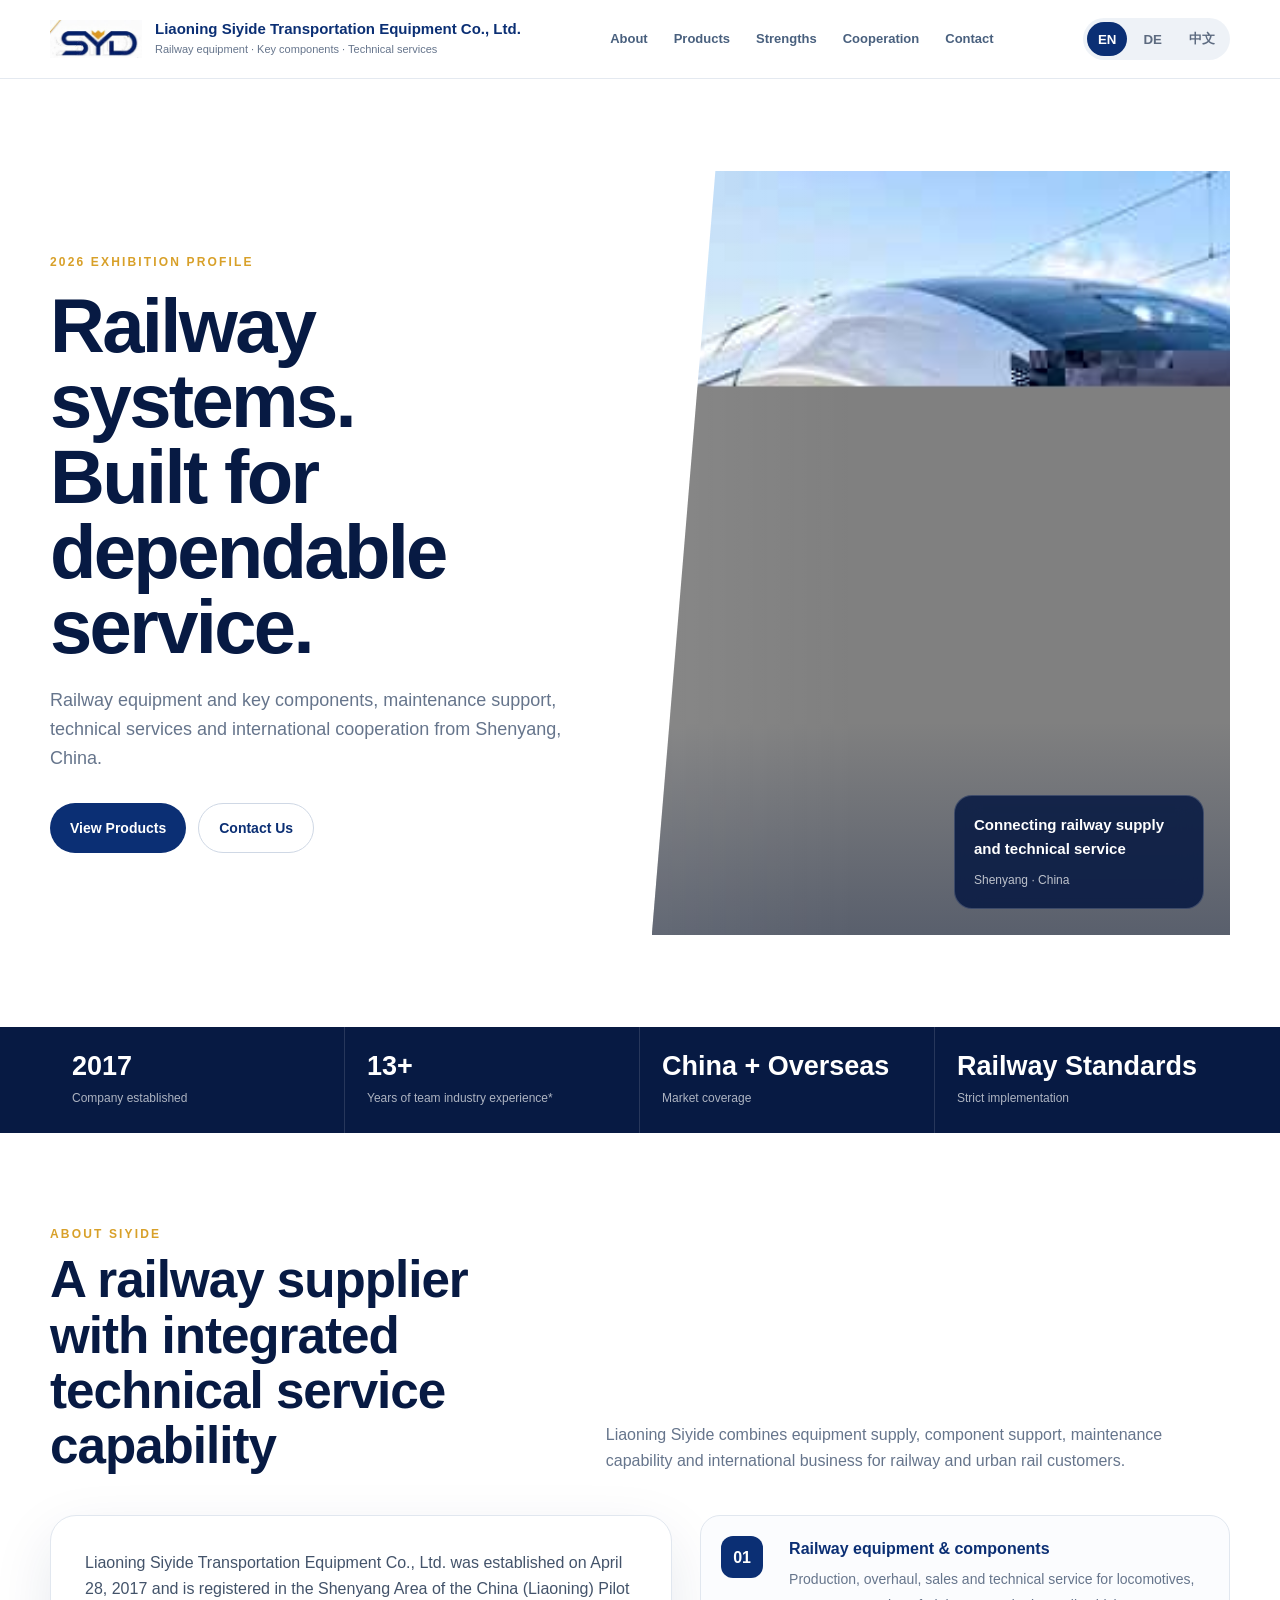
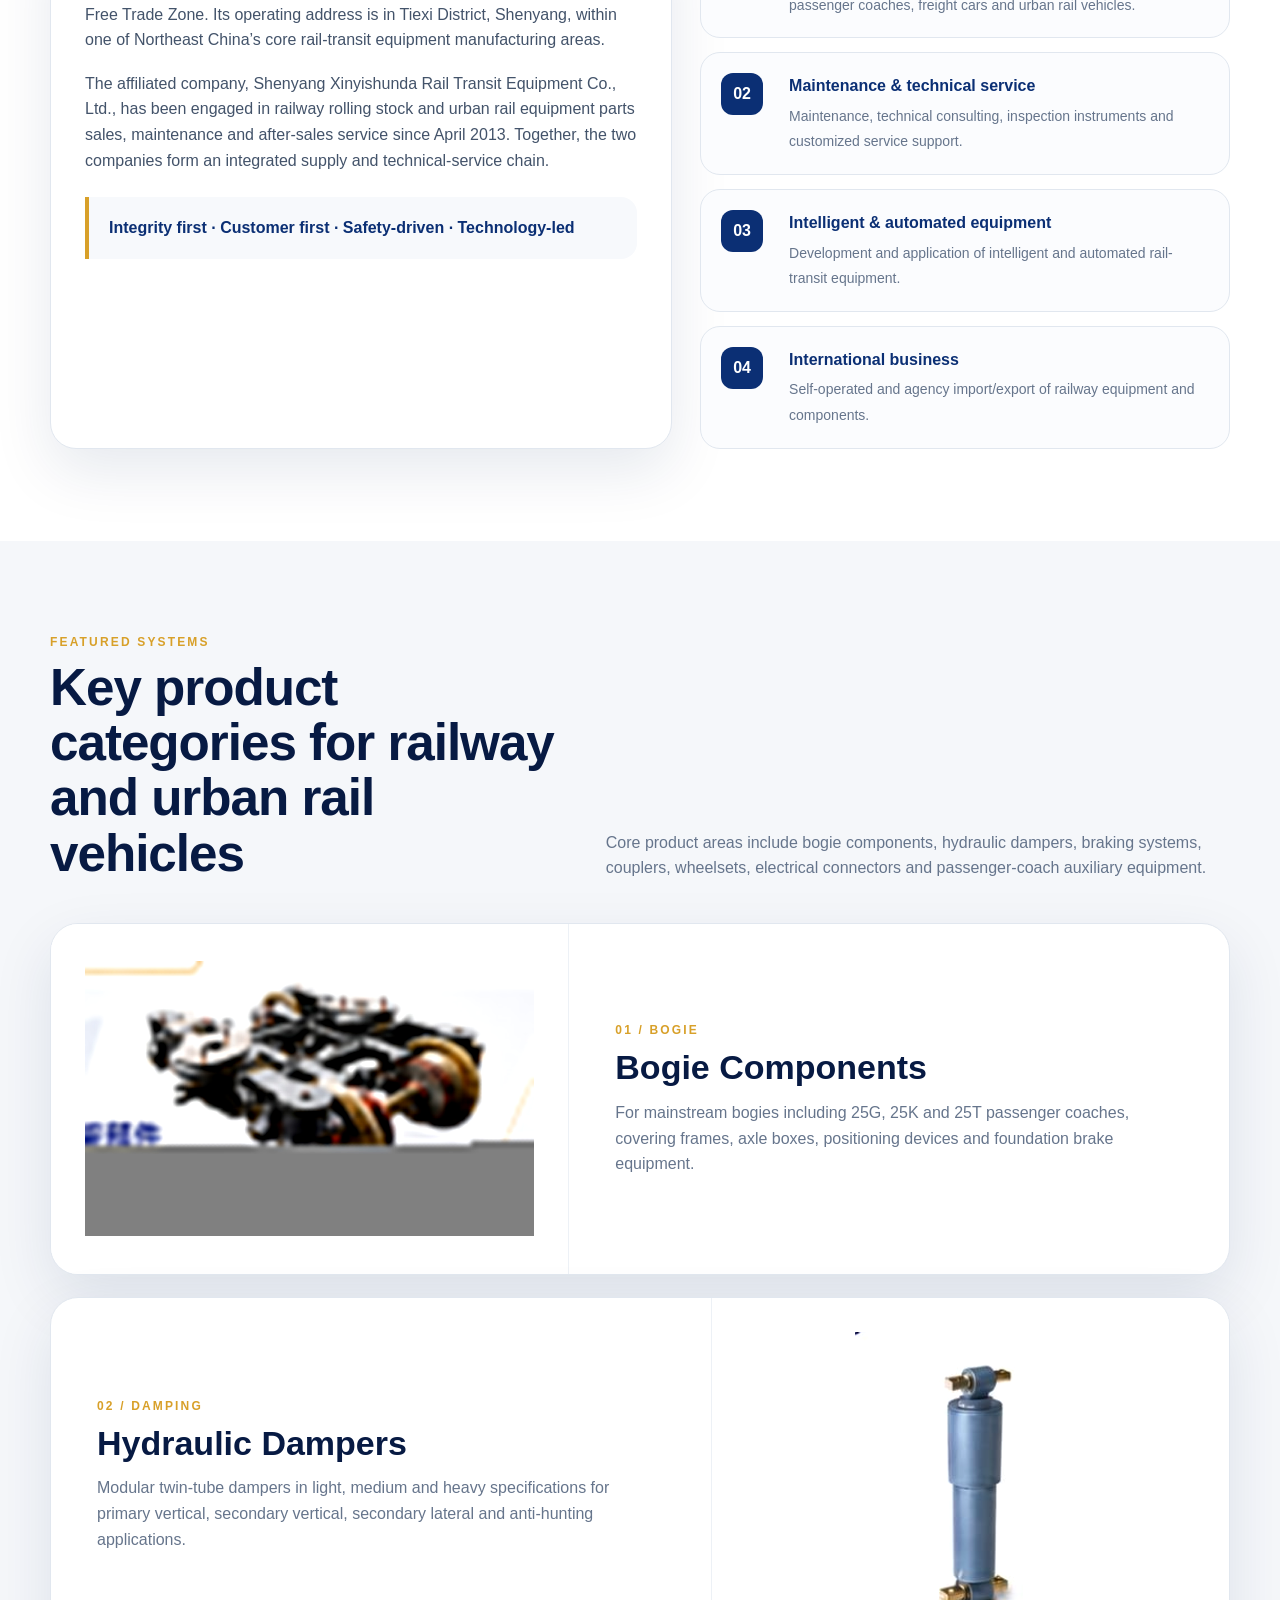
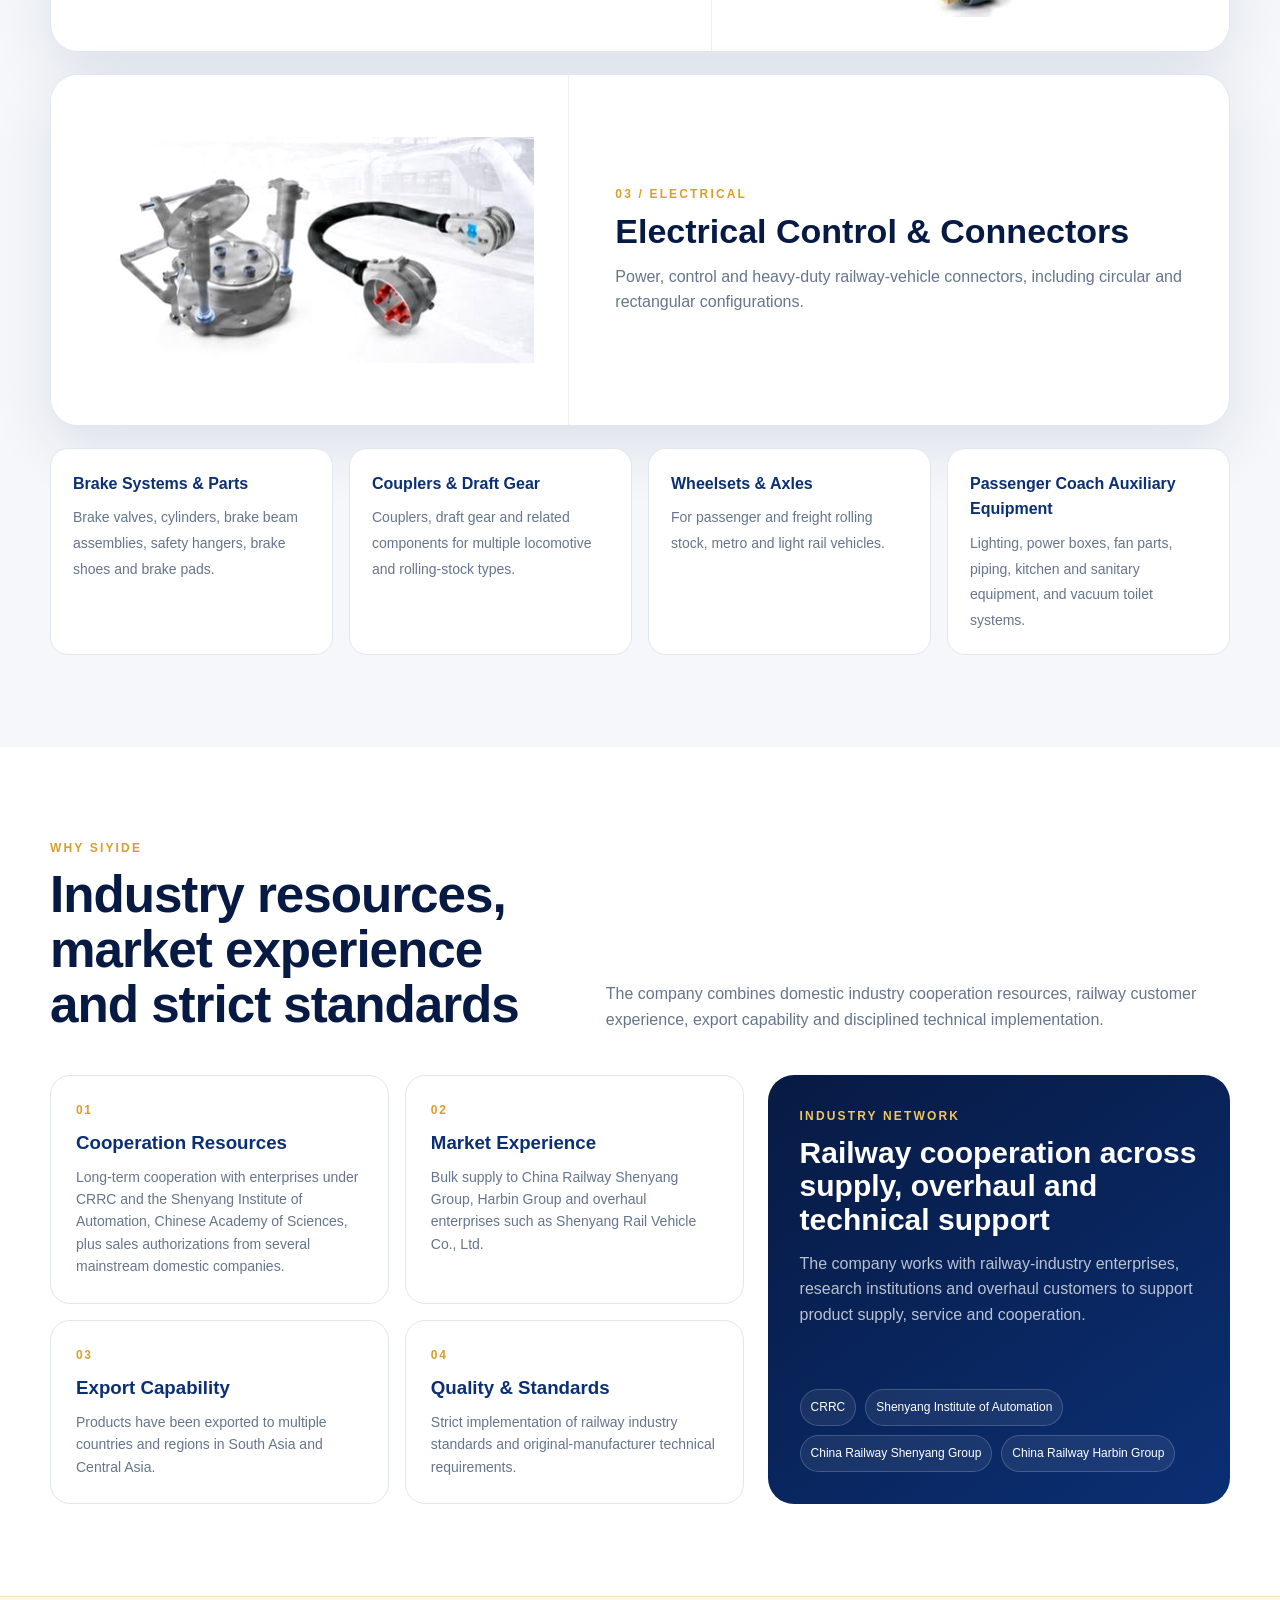
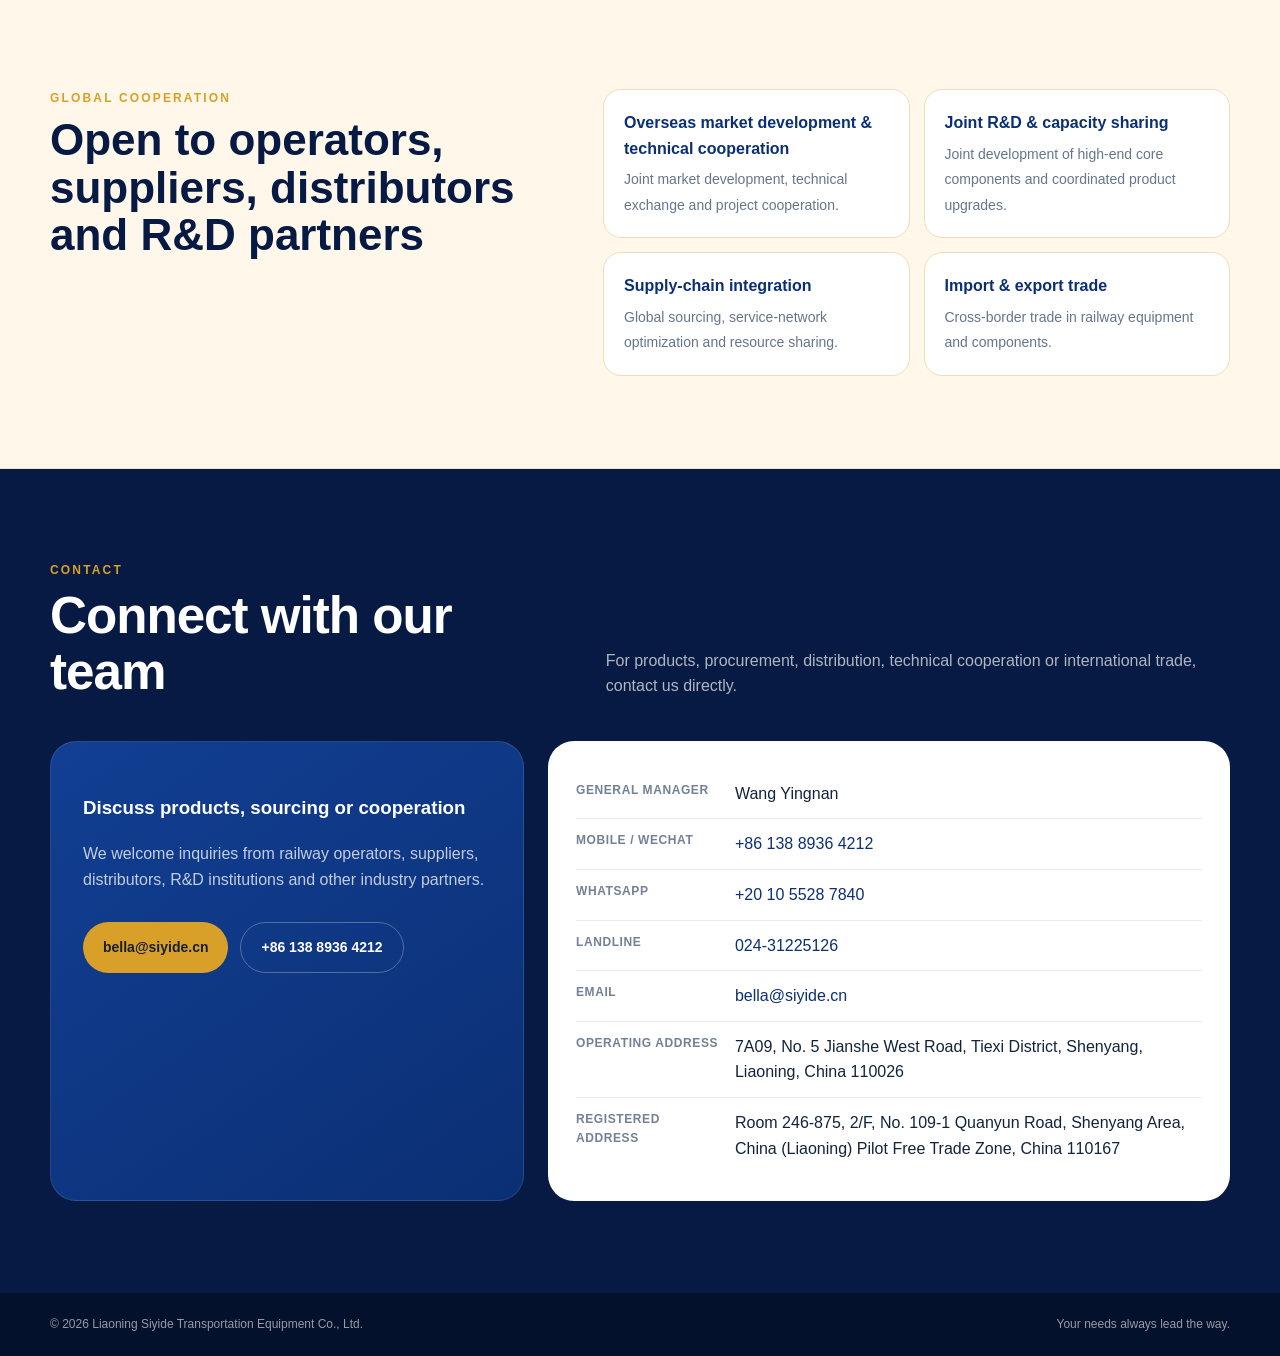
==== commit 44bd8fdb: "Completely rebuild expo-siyide at the same URL" ====
--- a/expo-siyide/index.html
+++ b/expo-siyide/index.html
@@ -2,21 +2,22 @@
 <html lang="en">
 <head>
 <meta charset="utf-8">
-<meta name="viewport" content="width=device-width,initial-scale=1">
-<meta name="theme-color" content="#082b68">
-<title>SYD | Railway Components & Technical Service</title>
-<style>
-:root{--navy:#082b68;--deep:#041a42;--gold:#e3aa24;--ink:#14233a;--muted:#627086;--soft:#f4f7fb;--line:#dfe7f2;--shadow:0 18px 50px rgba(7,43,104,.12)}*{box-sizing:border-box}html{scroll-behavior:smooth}body{margin:0;font-family:Arial,"Segoe UI",sans-serif;color:var(--ink);line-height:1.65;background:#fff}img{display:block;max-width:100%}a{text-decoration:none;color:inherit}.wrap{width:min(1180px,calc(100% - 36px));margin:auto}.nav{position:sticky;top:0;z-index:50;background:rgba(255,255,255,.94);backdrop-filter:blur(16px);border-bottom:1px solid var(--line)}.navin{min-height:74px;display:flex;align-items:center;justify-content:space-between;gap:22px}.brand{display:flex;align-items:center;gap:13px}.brand img{width:86px;height:36px;object-fit:contain}.brand b{display:block;color:var(--navy);font-size:14px}.brand small{display:block;color:var(--muted);font-size:11px}.links{display:flex;gap:22px;font-weight:800;font-size:13px;color:#45618a}.langs{display:flex;gap:5px;background:#edf2f9;padding:4px;border-radius:999px}.langs a{padding:7px 10px;border-radius:999px;font-weight:800;color:#5d6b81}.langs a.active{background:var(--navy);color:#fff}.hero{position:relative;overflow:hidden;color:#fff;background:linear-gradient(120deg,var(--deep),var(--navy) 60%,#12489a)}.hero:before{content:"";position:absolute;inset:0;background:url('../assets/hero-train.jpg?v=2') 58% center/cover no-repeat;opacity:.30}.hero:after{content:"";position:absolute;inset:0;background:linear-gradient(90deg,rgba(4,26,66,.97),rgba(4,26,66,.83) 50%,rgba(4,26,66,.22))}.heroin{position:relative;z-index:2;padding:82px 0 62px}.hero-grid{display:grid;grid-template-columns:1.08fr .92fr;gap:34px;align-items:end}.eyebrow{display:inline-flex;align-items:center;gap:8px;font-size:11px;font-weight:900;letter-spacing:.15em;text-transform:uppercase;color:#dfe9ff}.eyebrow:before{content:"";width:7px;height:7px;border-radius:50%;background:var(--gold)}h1{font-size:clamp(44px,6vw,72px);line-height:1.02;letter-spacing:-.03em;margin:16px 0 18px}.lead{font-size:18px;max-width:690px;color:rgba(255,255,255,.85);margin:0}.actions{display:flex;gap:12px;flex-wrap:wrap;margin-top:27px}.btn{display:inline-flex;align-items:center;justify-content:center;padding:12px 20px;border-radius:999px;font-weight:900}.btn.gold{background:var(--gold);color:#18243c}.btn.ghost{border:1px solid rgba(255,255,255,.30);background:rgba(255,255,255,.07);color:#fff}.hero-card{background:rgba(255,255,255,.09);border:1px solid rgba(255,255,255,.16);backdrop-filter:blur(14px);border-radius:26px;padding:22px}.hero-card .label{font-size:11px;letter-spacing:.15em;text-transform:uppercase;font-weight:900;color:#cbdcff}.focus{padding:13px 0;border-bottom:1px solid rgba(255,255,255,.13)}.focus:last-child{border-bottom:0}.focus strong{display:block;font-size:18px}.focus span{display:block;font-size:13px;color:rgba(255,255,255,.72);margin-top:3px}.stats{display:grid;grid-template-columns:repeat(4,1fr);gap:14px;margin-top:30px}.stat{background:#fff;color:var(--ink);border-radius:18px;padding:18px;box-shadow:var(--shadow)}.stat b{display:block;color:var(--navy);font-size:25px}.stat span{display:block;color:var(--muted);font-size:12px;margin-top:4px}section{padding:80px 0}.head{display:flex;justify-content:space-between;gap:22px;align-items:end;margin-bottom:28px}.tag{font-size:11px;font-weight:900;letter-spacing:.16em;text-transform:uppercase;color:var(--gold)}.head h2{margin:7px 0 0;color:var(--deep);font-size:clamp(30px,4vw,46px);line-height:1.08;letter-spacing:-.02em}.head>p{margin:0;max-width:450px;color:var(--muted)}.about{display:grid;grid-template-columns:1.07fr .93fr;gap:22px}.panel{background:#fff;border:1px solid var(--line);border-radius:24px;padding:27px;box-shadow:var(--shadow)}.panel.soft{background:linear-gradient(180deg,#f8fbff,#eef4fb)}.panel p{color:#415069;margin-top:0}.quote{border-left:4px solid var(--gold);background:#f8fbff;border-radius:0 15px 15px 0;padding:15px 17px;font-weight:900;color:var(--navy);margin-top:18px}.caps{display:grid;grid-template-columns:repeat(2,1fr);gap:13px;margin-top:15px}.cap{background:#fff;border:1px solid #e5edf6;border-radius:17px;padding:15px}.cap strong{display:block;color:var(--navy);font-size:15px}.cap span{display:block;color:var(--muted);font-size:13px;margin-top:5px}.products{background:linear-gradient(180deg,#f4f8fc,#fff);border-top:1px solid #eef2f7;border-bottom:1px solid #eef2f7}.product-grid{display:grid;grid-template-columns:repeat(3,1fr);gap:20px}.product{background:#fff;border:1px solid #e4ebf4;border-radius:25px;padding:18px;box-shadow:var(--shadow);transition:.2s}.product:hover{transform:translateY(-4px);box-shadow:0 24px 60px rgba(7,43,104,.16)}.media{height:205px;border-radius:18px;background:linear-gradient(180deg,#fff,#f7f9fc);display:flex;align-items:center;justify-content:center;overflow:hidden;padding:16px}.media img{width:auto;height:auto;max-width:100%;max-height:175px;object-fit:contain;filter:contrast(1.04) saturate(1.03)}.product h3{color:var(--navy);font-size:22px;margin:14px 0 7px}.product p{color:var(--muted);font-size:14px;margin:0}.more{display:grid;grid-template-columns:repeat(4,1fr);gap:14px;margin-top:18px}.more div{background:#fff;border:1px solid #e5edf6;border-radius:17px;padding:17px}.more strong{display:block;color:var(--navy);font-size:16px}.more span{display:block;color:var(--muted);font-size:13px;margin-top:6px}.why{display:grid;grid-template-columns:repeat(4,1fr);gap:16px}.why article{background:#fff;border:1px solid var(--line);border-radius:20px;padding:21px;box-shadow:var(--shadow)}.n{display:inline-flex;width:40px;height:40px;border-radius:50%;align-items:center;justify-content:center;background:#edf3fe;color:var(--navy);font-weight:900;margin-bottom:14px}.why h3{color:var(--navy);font-size:18px;margin:0 0 8px}.why p{color:var(--muted);font-size:13px;margin:0}.coop{background:linear-gradient(120deg,#071a43,#0b2f74);color:#fff}.coop .head h2,.coop .head>p{color:#fff}.coop .head>p{opacity:.8}.coop-grid{display:grid;grid-template-columns:repeat(4,1fr);gap:15px}.coop-card{border:1px solid rgba(255,255,255,.14);background:rgba(255,255,255,.07);border-radius:19px;padding:19px}.coop-card strong{display:block;font-size:16px}.coop-card span{display:block;font-size:13px;color:rgba(255,255,255,.72);margin-top:6px}.contact{background:#06152f;color:#fff}.contact .head h2,.contact .head>p{color:#fff}.contact .head>p{opacity:.8}.contact-grid{display:grid;grid-template-columns:.9fr 1.1fr;gap:20px}.contact-box{border:1px solid rgba(255,255,255,.12);background:rgba(255,255,255,.07);border-radius:23px;padding:23px}.contact-box p{color:rgba(255,255,255,.8)}.row{display:grid;grid-template-columns:145px 1fr;gap:13px;padding:11px 0;border-bottom:1px solid rgba(255,255,255,.11)}.row:last-child{border-bottom:0}.row b{color:#b9caec;font-size:12px;text-transform:uppercase}.row a{color:#fff}footer{background:#030e22;color:#bac5db;padding:20px 0;font-size:12px}.foot{display:flex;justify-content:space-between;gap:18px}@media(max-width:980px){.links{display:none}.hero-grid,.about,.contact-grid{grid-template-columns:1fr}.product-grid{grid-template-columns:1fr}.stats,.more,.why,.coop-grid{grid-template-columns:repeat(2,1fr)}.head{display:block}.head>p{margin-top:12px}}@media(max-width:640px){.wrap{width:min(100% - 28px,1180px)}.navin{min-height:66px}.brand img{width:64px;height:29px}.brand b{font-size:11px}.brand small{display:none}.langs a{padding:7px 8px;font-size:12px}.heroin{padding:58px 0 44px}h1{font-size:41px}.lead{font-size:16px}.stats,.more,.why,.coop-grid,.caps{grid-template-columns:1fr}.row{grid-template-columns:1fr;gap:4px}.foot{flex-direction:column}.hero:before{background-position:62% center}}
-</style>
+<meta name="viewport" content="width=device-width, initial-scale=1">
+<meta name="theme-color" content="#0b2f74">
+<meta name="description" content="Liaoning Siyide Transportation Equipment Co., Ltd. — railway equipment, components, technical service and international cooperation.">
+<title>SYD | Railway Transportation Equipment</title>
+<link rel="stylesheet" href="style.css?v=4">
 </head>
 <body>
-<header class="nav"><div class="wrap navin"><a class="brand" href="#top"><img src="../assets/logo.jpg?v=2" alt="SYD"><span><b>Liaoning Siyide Transportation Equipment Co., Ltd.</b><small>Railway equipment · Key components · Technical services</small></span></a><nav class="links"><a href="#about">About</a><a href="#products">Products</a><a href="#strength">Strengths</a><a href="#cooperation">Cooperation</a><a href="#contact">Contact</a></nav><div class="langs"><a class="active" href="./">EN</a><a href="de.html">DE</a><a href="zh.html">中文</a></div></div></header>
+<header><div class="wrap nav"><a class="brand" href="#top"><img src="../assets/logo.jpg?v=4" alt="SYD"><div><b data-t="company">Liaoning Siyide Transportation Equipment Co., Ltd.</b><span data-t="tag">Railway equipment · Key components · Technical services</span></div></a><nav class="navlinks"><a href="#about" data-t="navAbout">About</a><a href="#products" data-t="navProducts">Products</a><a href="#strength" data-t="navStrength">Strengths</a><a href="#cooperation" data-t="navCoop">Cooperation</a><a href="#contact" data-t="navContact">Contact</a></nav><div class="langs"><button data-lang="en">EN</button><button data-lang="de">DE</button><button data-lang="zh">中文</button></div></div></header>
 <main id="top">
-<section class="hero"><div class="wrap heroin"><div class="hero-grid"><div><span class="eyebrow">2026 Exhibition Microsite</span><h1>Railway Components.<br>Reliable Service.</h1><p class="lead">Railway equipment and components, maintenance, technical support, intelligent solutions and international cooperation from Shenyang, China.</p><div class="actions"><a class="btn gold" href="#products">Explore Products</a><a class="btn ghost" href="#contact">Contact Us</a></div></div><aside class="hero-card"><div class="label">Current Focus</div><div class="focus"><strong>Bogie Components</strong><span>Frames, axle boxes, positioning devices and foundation brake equipment.</span></div><div class="focus"><strong>Hydraulic Dampers</strong><span>Primary/secondary vertical, lateral and anti-hunting applications.</span></div><div class="focus"><strong>Electrical Connectors</strong><span>Power, control and heavy-duty railway-vehicle connectors.</span></div></aside></div><div class="stats"><div class="stat"><b>2017</b><span>Company established</span></div><div class="stat"><b>2013+</b><span>Affiliate service foundation</span></div><div class="stat"><b>China + Overseas</b><span>Market coverage</span></div><div class="stat"><b>Railway Standards</b><span>Strict implementation</span></div></div></div></section>
-<section id="about"><div class="wrap"><div class="head"><div><div class="tag">About Siyide</div><h2>Focused on railway equipment and long-term service capability</h2></div><p>A concise introduction designed for exhibition visitors who want to understand the company quickly.</p></div><div class="about"><div class="panel"><p>Liaoning Siyide Transportation Equipment Co., Ltd. was established on April 28, 2017 and is registered in the Shenyang Area of the China (Liaoning) Pilot Free Trade Zone. Its operating address is in Tiexi District, Shenyang, within one of Northeast China’s core rail-transit equipment manufacturing areas.</p><p>The affiliated company, Shenyang Xinyishunda Rail Transit Equipment Co., Ltd., has worked in railway rolling-stock and urban-rail equipment parts sales, maintenance and after-sales service since April 2013. Together, the two companies form an integrated supply and technical-service chain.</p><div class="quote">Integrity first · Customer first · Safety-driven · Technology-led</div></div><div class="panel soft"><div class="tag">Core Capabilities</div><div class="caps"><div class="cap"><strong>Railway equipment & components</strong><span>Production, overhaul, sales and technical service for locomotives, coaches, freight cars and urban rail vehicles.</span></div><div class="cap"><strong>Maintenance & technical service</strong><span>Maintenance, inspection instruments, technical consulting and customized solutions.</span></div><div class="cap"><strong>Intelligent & automated equipment</strong><span>Development and application of intelligent and automated rail-transit equipment.</span></div><div class="cap"><strong>International business</strong><span>Self-operated and agency import/export of railway equipment and components.</span></div></div></div></div></div></section>
-<section class="products" id="products"><div class="wrap"><div class="head"><div><div class="tag">Products & Services</div><h2>Key components for railway and urban rail vehicles</h2></div><p>Three highlighted categories for fast exhibition browsing, with additional product families below.</p></div><div class="product-grid"><article class="product"><div class="media"><img src="../assets/bogie.jpg?v=2" alt="Bogie components"></div><h3>Bogie Components</h3><p>For mainstream bogies including 25G, 25K and 25T coaches: frames, axle boxes, positioning devices and foundation brake equipment.</p></article><article class="product"><div class="media"><img src="../assets/damper.jpg?v=2" alt="Hydraulic damper"></div><h3>Hydraulic Dampers</h3><p>Modular twin-tube dampers in light, medium and heavy specifications for vertical, lateral and anti-hunting positions.</p></article><article class="product"><div class="media"><img src="../assets/connector.jpg?v=2" alt="Electrical connector"></div><h3>Electrical Connectors</h3><p>Power, control and heavy-duty connectors, including circular and rectangular railway-vehicle connectors.</p></article></div><div class="more"><div><strong>Brake Systems & Parts</strong><span>Brake valves, cylinders, brake beam assemblies, safety hangers, brake shoes and brake pads.</span></div><div><strong>Couplers & Draft Gear</strong><span>Couplers, draft gear and related components for multiple rolling-stock types.</span></div><div><strong>Wheelsets & Axles</strong><span>For passenger and freight rolling stock, metro and light rail.</span></div><div><strong>Passenger Coach Auxiliary Equipment</strong><span>Lighting, power boxes, fan parts, hoses/piping, kitchen and sanitary equipment, and vacuum toilet systems.</span></div></div></div></section>
-<section id="strength"><div class="wrap"><div class="head"><div><div class="tag">Why Siyide</div><h2>Industry resources, market experience and strict standards</h2></div><p>A compact overview of the capabilities most relevant to B2B partners.</p></div><div class="why"><article><span class="n">01</span><h3>Cooperation Resources</h3><p>Long-term cooperation with enterprises under CRRC and the Shenyang Institute of Automation, Chinese Academy of Sciences, plus sales authorizations from several mainstream domestic companies.</p></article><article><span class="n">02</span><h3>Market Experience</h3><p>Bulk supply to China Railway Shenyang Group, Harbin Group and overhaul enterprises such as Shenyang Rail Vehicle Co., Ltd.</p></article><article><span class="n">03</span><h3>Export Capability</h3><p>Products have been exported to multiple countries and regions in South Asia and Central Asia.</p></article><article><span class="n">04</span><h3>Quality & Standards</h3><p>Strict implementation of railway industry standards and original-manufacturer technical requirements.</p></article></div></div></section>
-<section class="coop" id="cooperation"><div class="wrap"><div class="head"><div><div class="tag">Global Cooperation</div><h2>Open to operators, suppliers, distributors and technical partners</h2></div><p>Flexible cooperation across overseas markets, R&D, supply chains and cross-border trade.</p></div><div class="coop-grid"><div class="coop-card"><strong>Overseas market development</strong><span>Joint market development, technical exchange and project cooperation.</span></div><div class="coop-card"><strong>Joint R&D</strong><span>Co-development of higher-end core components and coordinated product upgrades.</span></div><div class="coop-card"><strong>Supply-chain integration</strong><span>Global sourcing, service-network optimization and resource sharing.</span></div><div class="coop-card"><strong>Import & export trade</strong><span>Cross-border trade in railway equipment and components.</span></div></div></div></section>
-<section class="contact" id="contact"><div class="wrap"><div class="head"><div><div class="tag">Contact</div><h2>Connect with our team</h2></div><p>For products, procurement, distribution, technical cooperation or international trade, contact us directly.</p></div><div class="contact-grid"><div class="contact-box"><p>Exhibition visitors can call, email, use WeChat, or contact us through WhatsApp.</p><div class="actions"><a class="btn gold" href="mailto:bella@siyide.cn">bella@siyide.cn</a><a class="btn ghost" href="tel:+8613889364212">+86 138 8936 4212</a></div></div><div class="contact-box"><div class="row"><b>General Manager</b><span>Wang Yingnan</span></div><div class="row"><b>Mobile / WeChat</b><a href="tel:+8613889364212">+86 138 8936 4212</a></div><div class="row"><b>WhatsApp</b><a href="https://wa.me/201055287840">+20 10 5528 7840</a></div><div class="row"><b>Landline</b><a href="tel:+862431225126">024-31225126</a></div><div class="row"><b>Email</b><a href="mailto:bella@siyide.cn">bella@siyide.cn</a></div><div class="row"><b>Operating Address</b><span>7A09, No. 5 Jianshe West Road, Tiexi District, Shenyang, Liaoning, China 110026</span></div><div class="row"><b>Registered Address</b><span>Room 246-875, 2/F, No. 109-1 Quanyun Road, Shenyang Area, China (Liaoning) Pilot Free Trade Zone, China 110167</span></div></div></div></div></section>
-</main><footer><div class="wrap foot"><span>© 2026 Liaoning Siyide Transportation Equipment Co., Ltd.</span><span>Your needs always lead the way.</span></div></footer>
+<section class="hero"><div class="wrap hero-grid"><div class="hero-copy"><div class="eyebrow" data-t="expo">2026 EXHIBITION PROFILE</div><h1 data-t="heroTitle">Railway systems.<br>Built for dependable service.</h1><p data-t="heroText">Railway equipment and key components, maintenance support, technical services and international cooperation from Shenyang, China.</p><div class="actions"><a class="btn primary" href="#products" data-t="viewProducts">View Products</a><a class="btn secondary" href="#contact" data-t="contactUs">Contact Us</a></div></div><div class="hero-visual"><img src="../assets/hero-train.jpg?v=4" alt="Railway transportation"><div class="hero-badge"><b data-t="heroBadge">Connecting railway supply and technical service</b><span data-t="heroBadgeSub">Shenyang · China</span></div></div></div></section>
+<div class="metrics"><div class="wrap metric-grid"><div class="metric"><strong>2017</strong><span data-t="m1">Company established</span></div><div class="metric"><strong>13+</strong><span data-t="m2">Years of team industry experience*</span></div><div class="metric"><strong data-t="m3v">China + Overseas</strong><span data-t="m3">Market coverage</span></div><div class="metric"><strong data-t="m4v">Railway Standards</strong><span data-t="m4">Strict implementation</span></div></div></div>
+<section id="about"><div class="wrap"><div class="section-head"><div><div class="eyebrow" data-t="aboutK">ABOUT SIYIDE</div><h2 data-t="aboutH">A railway supplier with integrated technical service capability</h2></div><p data-t="aboutLead">Liaoning Siyide combines equipment supply, component support, maintenance capability and international business for railway and urban rail customers.</p></div><div class="about-grid"><div class="about-story"><p data-t="about1">Liaoning Siyide Transportation Equipment Co., Ltd. was established on April 28, 2017 and is registered in the Shenyang Area of the China (Liaoning) Pilot Free Trade Zone. Its operating address is in Tiexi District, Shenyang, within one of Northeast China’s core rail-transit equipment manufacturing areas.</p><p data-t="about2">The affiliated company, Shenyang Xinyishunda Rail Transit Equipment Co., Ltd., has been engaged in railway rolling stock and urban rail equipment parts sales, maintenance and after-sales service since April 2013. Together, the two companies form an integrated supply and technical-service chain.</p><div class="quote" data-t="philosophy">Integrity first · Customer first · Safety-driven · Technology-led</div></div><div class="cap-list"><div class="cap"><div class="n">01</div><div><b data-t="cap1">Railway equipment & components</b><span data-t="cap1d">Production, overhaul, sales and technical service for locomotives, passenger coaches, freight cars and urban rail vehicles.</span></div></div><div class="cap"><div class="n">02</div><div><b data-t="cap2">Maintenance & technical service</b><span data-t="cap2d">Maintenance, technical consulting, inspection instruments and customized service support.</span></div></div><div class="cap"><div class="n">03</div><div><b data-t="cap3">Intelligent & automated equipment</b><span data-t="cap3d">Development and application of intelligent and automated rail-transit equipment.</span></div></div><div class="cap"><div class="n">04</div><div><b data-t="cap4">International business</b><span data-t="cap4d">Self-operated and agency import/export of railway equipment and components.</span></div></div></div></div></div></section>
+<section class="products" id="products"><div class="wrap"><div class="section-head"><div><div class="eyebrow" data-t="prodK">FEATURED SYSTEMS</div><h2 data-t="prodH">Key product categories for railway and urban rail vehicles</h2></div><p data-t="prodLead">Core product areas include bogie components, hydraulic dampers, braking systems, couplers, wheelsets, electrical connectors and passenger-coach auxiliary equipment.</p></div><div class="product-stack"><article class="product-row"><div class="product-media"><img src="../assets/bogie.jpg?v=4" alt="Bogie components"></div><div class="product-copy"><div class="product-index">01 / BOGIE</div><h3 data-t="p1">Bogie Components</h3><p data-t="p1d">For mainstream bogies including 25G, 25K and 25T passenger coaches, covering frames, axle boxes, positioning devices and foundation brake equipment.</p></div></article><article class="product-row"><div class="product-media"><img src="../assets/damper.jpg?v=4" alt="Hydraulic damper"></div><div class="product-copy"><div class="product-index">02 / DAMPING</div><h3 data-t="p2">Hydraulic Dampers</h3><p data-t="p2d">Modular twin-tube dampers in light, medium and heavy specifications for primary vertical, secondary vertical, secondary lateral and anti-hunting applications.</p></div></article><article class="product-row"><div class="product-media"><img src="../assets/connector.jpg?v=4" alt="Railway connector"></div><div class="product-copy"><div class="product-index">03 / ELECTRICAL</div><h3 data-t="p3">Electrical Control & Connectors</h3><p data-t="p3d">Power, control and heavy-duty railway-vehicle connectors, including circular and rectangular configurations.</p></div></article></div><div class="more-grid"><div class="more"><b data-t="more1">Brake Systems & Parts</b><span data-t="more1d">Brake valves, cylinders, brake beam assemblies, safety hangers, brake shoes and brake pads.</span></div><div class="more"><b data-t="more2">Couplers & Draft Gear</b><span data-t="more2d">Couplers, draft gear and related components for multiple locomotive and rolling-stock types.</span></div><div class="more"><b data-t="more3">Wheelsets & Axles</b><span data-t="more3d">For passenger and freight rolling stock, metro and light rail vehicles.</span></div><div class="more"><b data-t="more4">Passenger Coach Auxiliary Equipment</b><span data-t="more4d">Lighting, power boxes, fan parts, piping, kitchen and sanitary equipment, and vacuum toilet systems.</span></div></div></div></section>
+<section id="strength"><div class="wrap"><div class="section-head"><div><div class="eyebrow" data-t="whyK">WHY SIYIDE</div><h2 data-t="whyH">Industry resources, market experience and strict standards</h2></div><p data-t="whyLead">The company combines domestic industry cooperation resources, railway customer experience, export capability and disciplined technical implementation.</p></div><div class="strength-grid"><div class="strength-main"><div class="strength-card"><div class="num">01</div><h3 data-t="w1">Cooperation Resources</h3><p data-t="w1d">Long-term cooperation with enterprises under CRRC and the Shenyang Institute of Automation, Chinese Academy of Sciences, plus sales authorizations from several mainstream domestic companies.</p></div><div class="strength-card"><div class="num">02</div><h3 data-t="w2">Market Experience</h3><p data-t="w2d">Bulk supply to China Railway Shenyang Group, Harbin Group and overhaul enterprises such as Shenyang Rail Vehicle Co., Ltd.</p></div><div class="strength-card"><div class="num">03</div><h3 data-t="w3">Export Capability</h3><p data-t="w3d">Products have been exported to multiple countries and regions in South Asia and Central Asia.</p></div><div class="strength-card"><div class="num">04</div><h3 data-t="w4">Quality & Standards</h3><p data-t="w4d">Strict implementation of railway industry standards and original-manufacturer technical requirements.</p></div></div><aside class="strength-side"><div><div class="eyebrow" style="color:#f0c55d" data-t="networkK">INDUSTRY NETWORK</div><h3 data-t="networkH">Railway cooperation across supply, overhaul and technical support</h3><p data-t="networkP">The company works with railway-industry enterprises, research institutions and overhaul customers to support product supply, service and cooperation.</p></div><div class="partner-tags"><span>CRRC</span><span data-t="tag2">Shenyang Institute of Automation</span><span data-t="tag3">China Railway Shenyang Group</span><span data-t="tag4">China Railway Harbin Group</span></div></aside></div></div></section>
+<section class="coop" id="cooperation"><div class="wrap coop-grid"><div><div class="eyebrow" data-t="coopK">GLOBAL COOPERATION</div><h2 data-t="coopH">Open to operators, suppliers, distributors and R&D partners</h2></div><div class="coop-list"><div class="coop-item"><b data-t="c1">Overseas market development & technical cooperation</b><span data-t="c1d">Joint market development, technical exchange and project cooperation.</span></div><div class="coop-item"><b data-t="c2">Joint R&D & capacity sharing</b><span data-t="c2d">Joint development of high-end core components and coordinated product upgrades.</span></div><div class="coop-item"><b data-t="c3">Supply-chain integration</b><span data-t="c3d">Global sourcing, service-network optimization and resource sharing.</span></div><div class="coop-item"><b data-t="c4">Import & export trade</b><span data-t="c4d">Cross-border trade in railway equipment and components.</span></div></div></div></section>
+<section class="contact" id="contact"><div class="wrap"><div class="section-head"><div><div class="eyebrow" data-t="contactK">CONTACT</div><h2 data-t="contactH">Connect with our team</h2></div><p data-t="contactLead">For products, procurement, distribution, technical cooperation or international trade, contact us directly.</p></div><div class="contact-grid"><div class="contact-cta"><h3 data-t="contactCTA">Discuss products, sourcing or cooperation</h3><p data-t="contactCTAp">We welcome inquiries from railway operators, suppliers, distributors, R&D institutions and other industry partners.</p><div class="actions"><a class="btn primary" href="mailto:bella@siyide.cn">bella@siyide.cn</a><a class="btn secondary" style="color:#fff;border-color:rgba(255,255,255,.28);background:transparent" href="tel:+8613889364212">+86 138 8936 4212</a></div></div><div class="contact-card"><div class="contact-row"><b data-t="gm">General Manager</b><span data-t="gmV">Wang Yingnan</span></div><div class="contact-row"><b data-t="mobile">Mobile / WeChat</b><a href="tel:+8613889364212">+86 138 8936 4212</a></div><div class="contact-row"><b>WhatsApp</b><a href="https://wa.me/201055287840">+20 10 5528 7840</a></div><div class="contact-row"><b data-t="landline">Landline</b><a href="tel:+862431225126">024-31225126</a></div><div class="contact-row"><b data-t="email">Email</b><a href="mailto:bella@siyide.cn">bella@siyide.cn</a></div><div class="contact-row"><b data-t="opAddr">Operating Address</b><span data-t="opAddrV">7A09, No. 5 Jianshe West Road, Tiexi District, Shenyang, Liaoning, China 110026</span></div><div class="contact-row"><b data-t="regAddr">Registered Address</b><span data-t="regAddrV">Room 246-875, 2/F, No. 109-1 Quanyun Road, Shenyang Area, China (Liaoning) Pilot Free Trade Zone, China 110167</span></div></div></div></div></section>
+</main><footer><div class="wrap foot"><span>© 2026 Liaoning Siyide Transportation Equipment Co., Ltd.</span><span data-t="footer">Your needs always lead the way.</span></div></footer>
+<script src="app.js?v=4"></script>
 </body></html>
--- a/expo-siyide/style.css
+++ b/expo-siyide/style.css
@@ -0,0 +1,13 @@
+:root{--navy:#0b2f74;--deep:#071a43;--ink:#13233b;--muted:#66758c;--gold:#d8a029;--soft:#f5f7fa;--line:#e1e7ef;--white:#fff;--shadow:0 22px 60px rgba(8,35,84,.10)}
+*{box-sizing:border-box}html{scroll-behavior:smooth}body{margin:0;font-family:Inter,Arial,"Segoe UI","Noto Sans","Microsoft YaHei",sans-serif;color:var(--ink);background:#fff;line-height:1.6}a{text-decoration:none;color:inherit}img{display:block;max-width:100%}.wrap{width:min(1180px,calc(100% - 36px));margin:auto}
+header{position:sticky;top:0;z-index:50;background:rgba(255,255,255,.94);backdrop-filter:blur(14px);border-bottom:1px solid rgba(225,231,239,.9)}.nav{height:78px;display:flex;align-items:center;justify-content:space-between;gap:20px}.brand{display:flex;align-items:center;gap:13px;min-width:280px}.brand img{width:92px;height:50px;object-fit:contain}.brand b{display:block;color:var(--navy);font-size:15px;line-height:1.2}.brand span{display:block;color:var(--muted);font-size:11px;margin-top:3px}.navlinks{display:flex;gap:26px;font-size:13px;font-weight:800;color:#49607e}.navlinks a:hover{color:var(--navy)}.langs{display:flex;gap:5px;background:#eef2f7;border-radius:999px;padding:4px}.langs button{border:0;background:transparent;padding:8px 11px;border-radius:999px;font-weight:800;color:#5d6b80;cursor:pointer}.langs button.on{background:var(--navy);color:#fff}
+.hero{position:relative;overflow:hidden;background:#fff}.hero-grid{min-height:640px;display:grid;grid-template-columns:1.02fr .98fr;align-items:stretch}.hero-copy{display:flex;flex-direction:column;justify-content:center;padding:82px 64px 82px 0;position:relative}.hero-copy:before{content:"";position:absolute;left:-8vw;top:0;bottom:0;width:25vw;background:linear-gradient(180deg,#f8faff,#fff);z-index:-1}.eyebrow{font-size:12px;letter-spacing:.18em;font-weight:900;color:var(--gold);text-transform:uppercase}.hero h1{font-size:clamp(46px,6vw,76px);line-height:.99;letter-spacing:-.035em;margin:16px 0 22px;color:var(--deep);max-width:650px}.hero p{font-size:18px;color:var(--muted);max-width:650px;margin:0}.actions{display:flex;gap:12px;flex-wrap:wrap;margin-top:30px}.btn{display:inline-flex;align-items:center;justify-content:center;padding:13px 20px;border-radius:999px;font-weight:850;font-size:14px}.primary{background:var(--navy);color:#fff}.secondary{border:1px solid #cfd8e5;color:var(--navy);background:#fff}.hero-visual{position:relative;min-height:640px;overflow:hidden;clip-path:polygon(11% 0,100% 0,100% 100%,0 100%)}.hero-visual img{width:100%;height:100%;object-fit:cover;object-position:56% 50%;filter:saturate(.96) contrast(1.03)}.hero-visual:after{content:"";position:absolute;inset:0;background:linear-gradient(90deg,rgba(255,255,255,.06),transparent 35%),linear-gradient(180deg,transparent 72%,rgba(7,26,67,.32))}.hero-badge{position:absolute;right:26px;bottom:26px;z-index:2;background:rgba(7,26,67,.88);color:#fff;border:1px solid rgba(255,255,255,.18);backdrop-filter:blur(12px);padding:17px 19px;border-radius:18px;max-width:250px}.hero-badge b{font-size:15px;display:block;margin-bottom:5px}.hero-badge span{font-size:12px;color:rgba(255,255,255,.72)}
+.metrics{background:var(--deep);color:#fff}.metric-grid{display:grid;grid-template-columns:repeat(4,1fr)}.metric{padding:25px 22px;border-right:1px solid rgba(255,255,255,.13)}.metric:last-child{border-right:0}.metric strong{display:block;font-size:27px;line-height:1.1}.metric span{display:block;margin-top:7px;color:rgba(255,255,255,.67);font-size:12px}
+section{padding:92px 0}.section-head{display:grid;grid-template-columns:.9fr 1.1fr;gap:45px;align-items:end;margin-bottom:42px}.section-head h2{font-size:clamp(34px,4vw,54px);line-height:1.08;margin:8px 0 0;color:var(--deep);letter-spacing:-.02em}.section-head p{margin:0;color:var(--muted);font-size:16px}.about-grid{display:grid;grid-template-columns:1.08fr .92fr;gap:28px}.about-story{padding:34px;border:1px solid var(--line);border-radius:26px;background:#fff;box-shadow:var(--shadow)}.about-story p{color:#43536a;margin:0 0 18px}.quote{margin-top:24px;padding:18px 20px;background:#f7f9fc;border-left:4px solid var(--gold);font-weight:850;color:var(--navy);border-radius:0 16px 16px 0}.cap-list{display:grid;gap:14px}.cap{display:grid;grid-template-columns:54px 1fr;gap:14px;padding:20px;border:1px solid var(--line);border-radius:20px;background:#fbfcfe}.cap .n{width:42px;height:42px;border-radius:12px;background:var(--navy);color:#fff;display:flex;align-items:center;justify-content:center;font-weight:900}.cap b{display:block;color:var(--navy);margin-bottom:4px}.cap span{font-size:14px;color:var(--muted)}
+.products{background:var(--soft)}.product-stack{display:grid;gap:22px}.product-row{display:grid;grid-template-columns:.88fr 1.12fr;background:#fff;border:1px solid var(--line);border-radius:28px;overflow:hidden;box-shadow:var(--shadow)}.product-row:nth-child(even){grid-template-columns:1.12fr .88fr}.product-row:nth-child(even) .product-media{order:2}.product-media{min-height:350px;background:#fff;display:flex;align-items:center;justify-content:center;padding:34px;border-right:1px solid #edf1f6}.product-row:nth-child(even) .product-media{border-right:0;border-left:1px solid #edf1f6}.product-media img{max-width:520px;width:100%;max-height:285px;object-fit:contain;filter:contrast(1.07) saturate(1.03)}.product-copy{padding:46px;display:flex;flex-direction:column;justify-content:center}.product-index{font-size:12px;font-weight:900;letter-spacing:.18em;color:var(--gold)}.product-copy h3{font-size:34px;line-height:1.08;margin:9px 0 14px;color:var(--deep)}.product-copy p{margin:0;color:var(--muted)}.more-grid{display:grid;grid-template-columns:repeat(4,1fr);gap:16px;margin-top:22px}.more{padding:22px;background:#fff;border:1px solid var(--line);border-radius:18px}.more b{display:block;color:var(--navy);margin-bottom:8px}.more span{font-size:14px;color:var(--muted)}
+.strength-grid{display:grid;grid-template-columns:1.2fr .8fr;gap:24px}.strength-main{display:grid;grid-template-columns:repeat(2,1fr);gap:16px}.strength-card{padding:25px;border:1px solid var(--line);border-radius:20px;background:#fff}.strength-card .num{font-size:12px;font-weight:900;color:var(--gold);letter-spacing:.14em}.strength-card h3{margin:8px 0 8px;color:var(--navy)}.strength-card p{margin:0;color:var(--muted);font-size:14px}.strength-side{background:linear-gradient(145deg,var(--deep),var(--navy));color:#fff;border-radius:26px;padding:32px;display:flex;flex-direction:column;justify-content:space-between;min-height:100%}.strength-side h3{font-size:30px;line-height:1.12;margin:10px 0 14px}.strength-side p{color:rgba(255,255,255,.72);margin:0}.partner-tags{display:flex;flex-wrap:wrap;gap:9px;margin-top:25px}.partner-tags span{font-size:12px;border:1px solid rgba(255,255,255,.18);background:rgba(255,255,255,.07);border-radius:999px;padding:8px 10px}
+.coop{background:#fff7e9;border-top:1px solid #f2e2bd;border-bottom:1px solid #f2e2bd}.coop-grid{display:grid;grid-template-columns:.9fr 1.1fr;gap:40px;align-items:start}.coop h2{font-size:44px;line-height:1.08;margin:8px 0 0;color:var(--deep)}.coop-list{display:grid;grid-template-columns:repeat(2,1fr);gap:14px}.coop-item{padding:20px;background:#fff;border:1px solid #eeddb8;border-radius:18px}.coop-item b{display:block;color:var(--navy);margin-bottom:5px}.coop-item span{font-size:14px;color:var(--muted)}
+.contact{background:var(--deep);color:#fff}.contact .section-head h2{color:#fff}.contact .section-head p{color:rgba(255,255,255,.68)}.contact-grid{display:grid;grid-template-columns:.82fr 1.18fr;gap:24px}.contact-cta{background:linear-gradient(145deg,#123f93,#0b2f74);border-radius:26px;padding:32px;border:1px solid rgba(255,255,255,.10)}.contact-cta p{color:rgba(255,255,255,.75)}.contact-cta .primary{background:var(--gold);color:#172033}.contact-card{background:#fff;color:var(--ink);border-radius:26px;padding:28px}.contact-row{display:grid;grid-template-columns:145px 1fr;gap:14px;padding:12px 0;border-bottom:1px solid #e8edf4}.contact-row:last-child{border-bottom:0}.contact-row b{font-size:12px;color:#738095;text-transform:uppercase;letter-spacing:.05em}.contact-row a{color:var(--navy)}
+footer{background:#04112c;color:rgba(255,255,255,.58);padding:22px 0;font-size:12px}.foot{display:flex;justify-content:space-between;gap:20px}
+@media(max-width:980px){.navlinks{display:none}.hero-grid,.section-head,.about-grid,.strength-grid,.coop-grid,.contact-grid{grid-template-columns:1fr}.hero-copy{padding:60px 0 35px}.hero-visual{min-height:430px;clip-path:none}.metric-grid{grid-template-columns:repeat(2,1fr)}.product-row,.product-row:nth-child(even){grid-template-columns:1fr}.product-row:nth-child(even) .product-media{order:0}.product-media,.product-row:nth-child(even) .product-media{border:0;border-bottom:1px solid #edf1f6}.more-grid{grid-template-columns:repeat(2,1fr)}.coop-list{grid-template-columns:1fr}}
+@media(max-width:640px){.wrap{width:min(100% - 26px,1180px)}.nav{height:auto;padding:12px 0}.brand{min-width:0}.brand img{width:66px;height:40px}.brand b{font-size:12px}.brand span{display:none}.langs button{font-size:11px;padding:7px 8px}.hero h1{font-size:43px}.hero p{font-size:16px}.hero-visual{min-height:330px}.hero-badge{right:14px;bottom:14px;max-width:220px}.metric-grid{grid-template-columns:1fr 1fr}.metric{padding:18px 14px}.metric strong{font-size:22px}section{padding:68px 0}.about-story{padding:23px}.product-media{min-height:260px;padding:22px}.product-copy{padding:28px}.product-copy h3{font-size:28px}.more-grid,.strength-main{grid-template-columns:1fr}.contact-row{grid-template-columns:1fr;gap:3px}.foot{flex-direction:column}.coop h2{font-size:36px}}
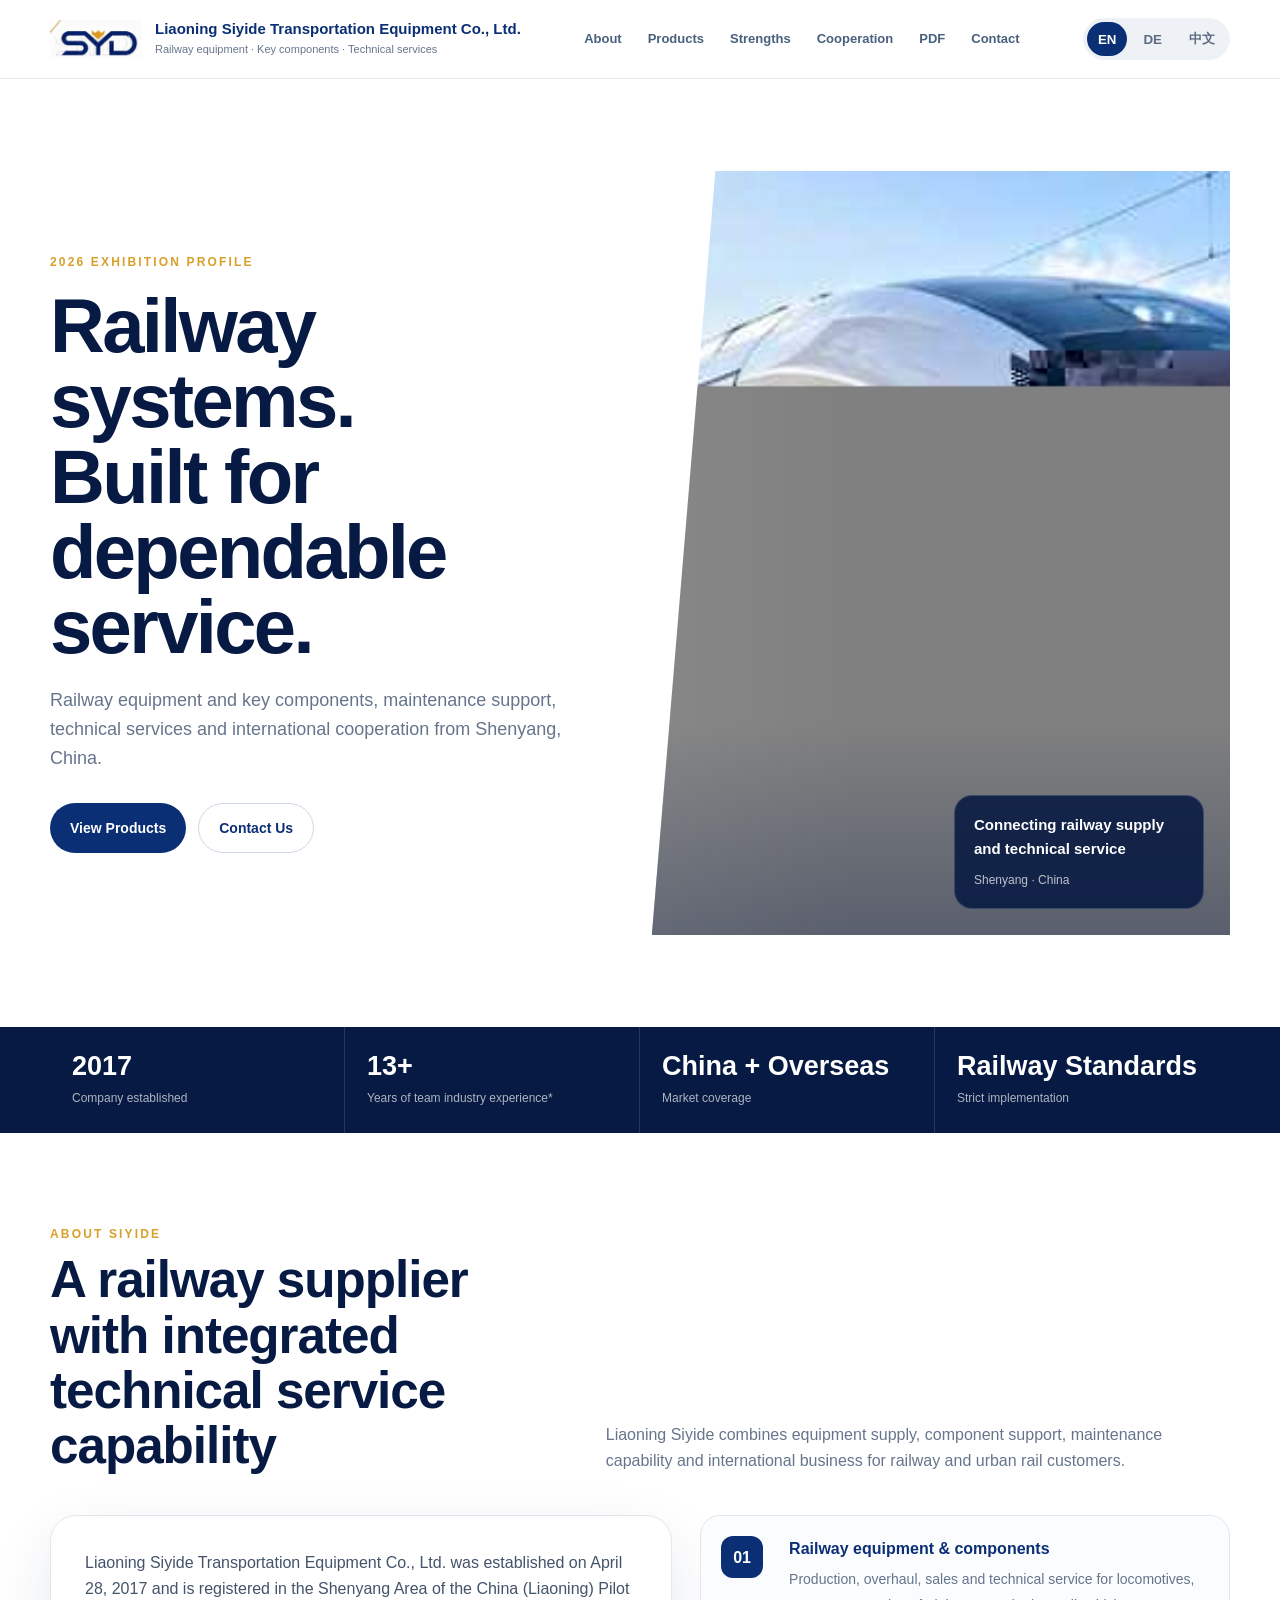
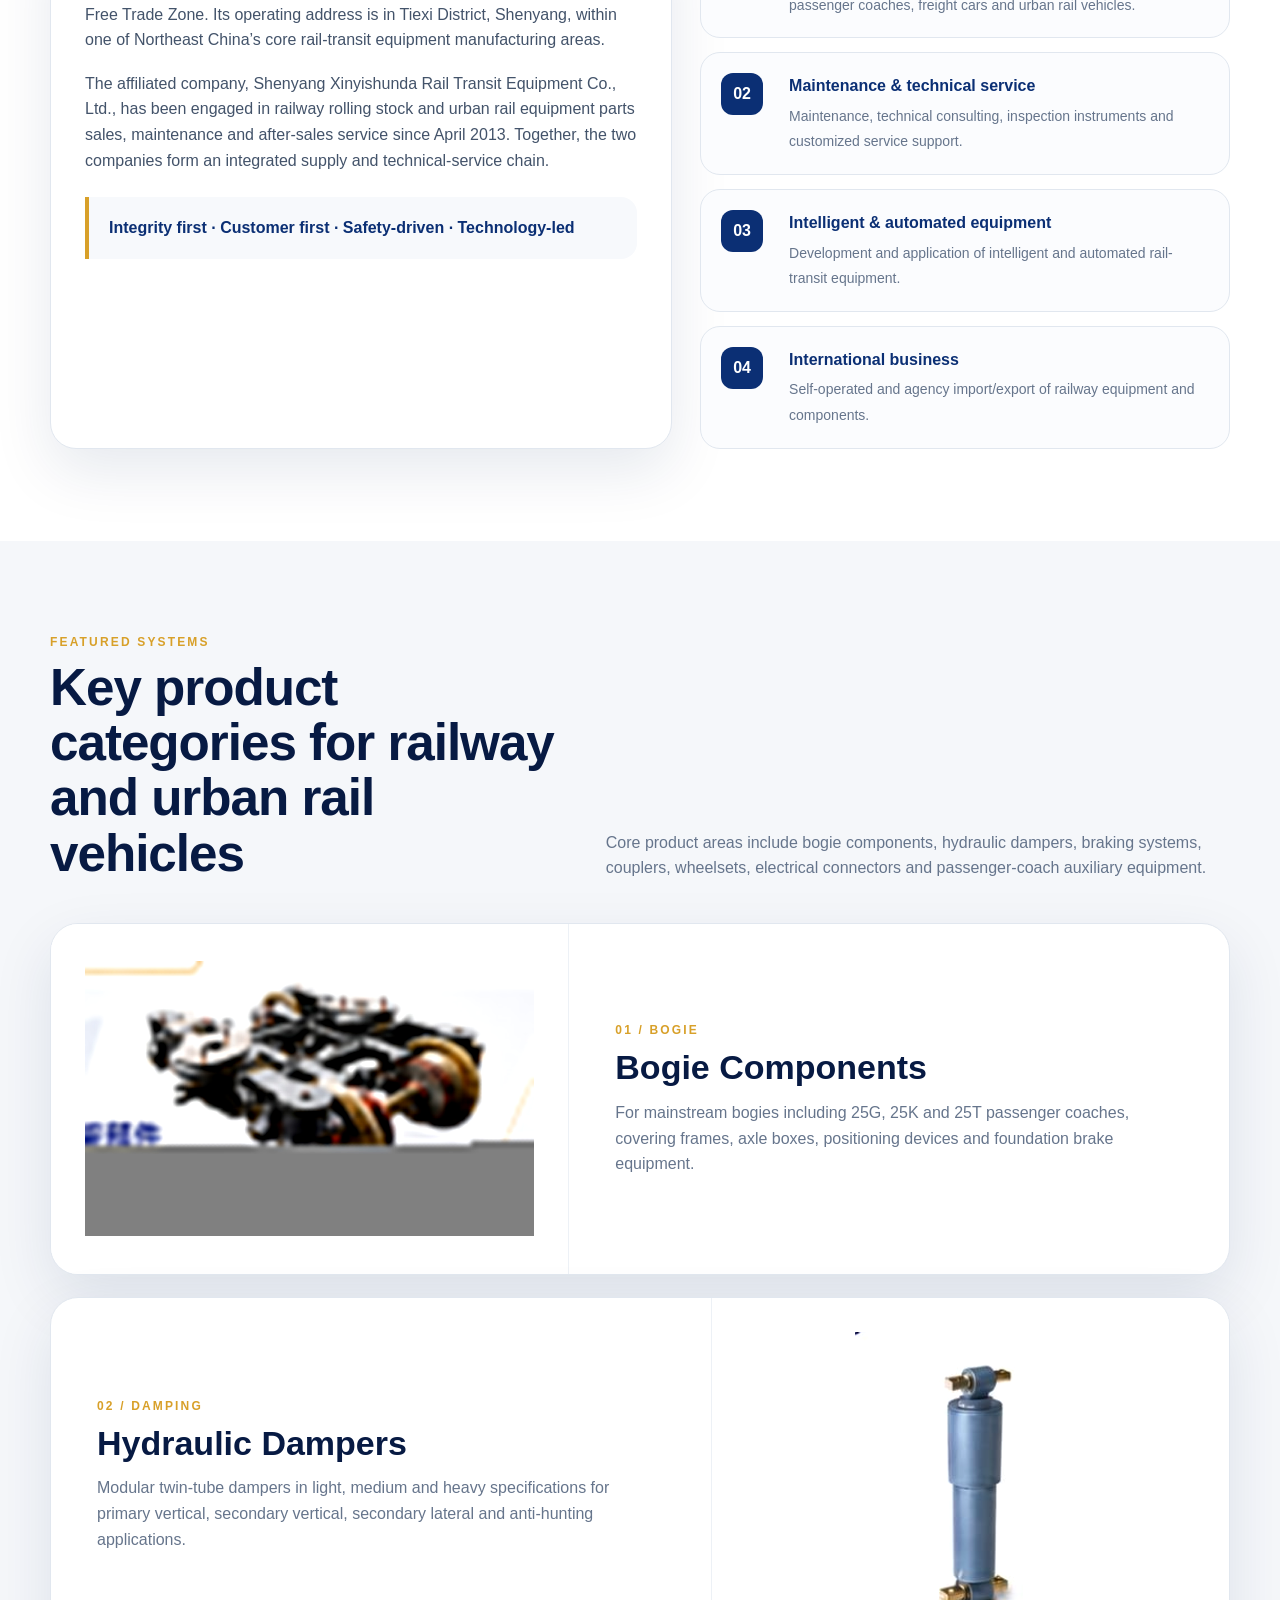
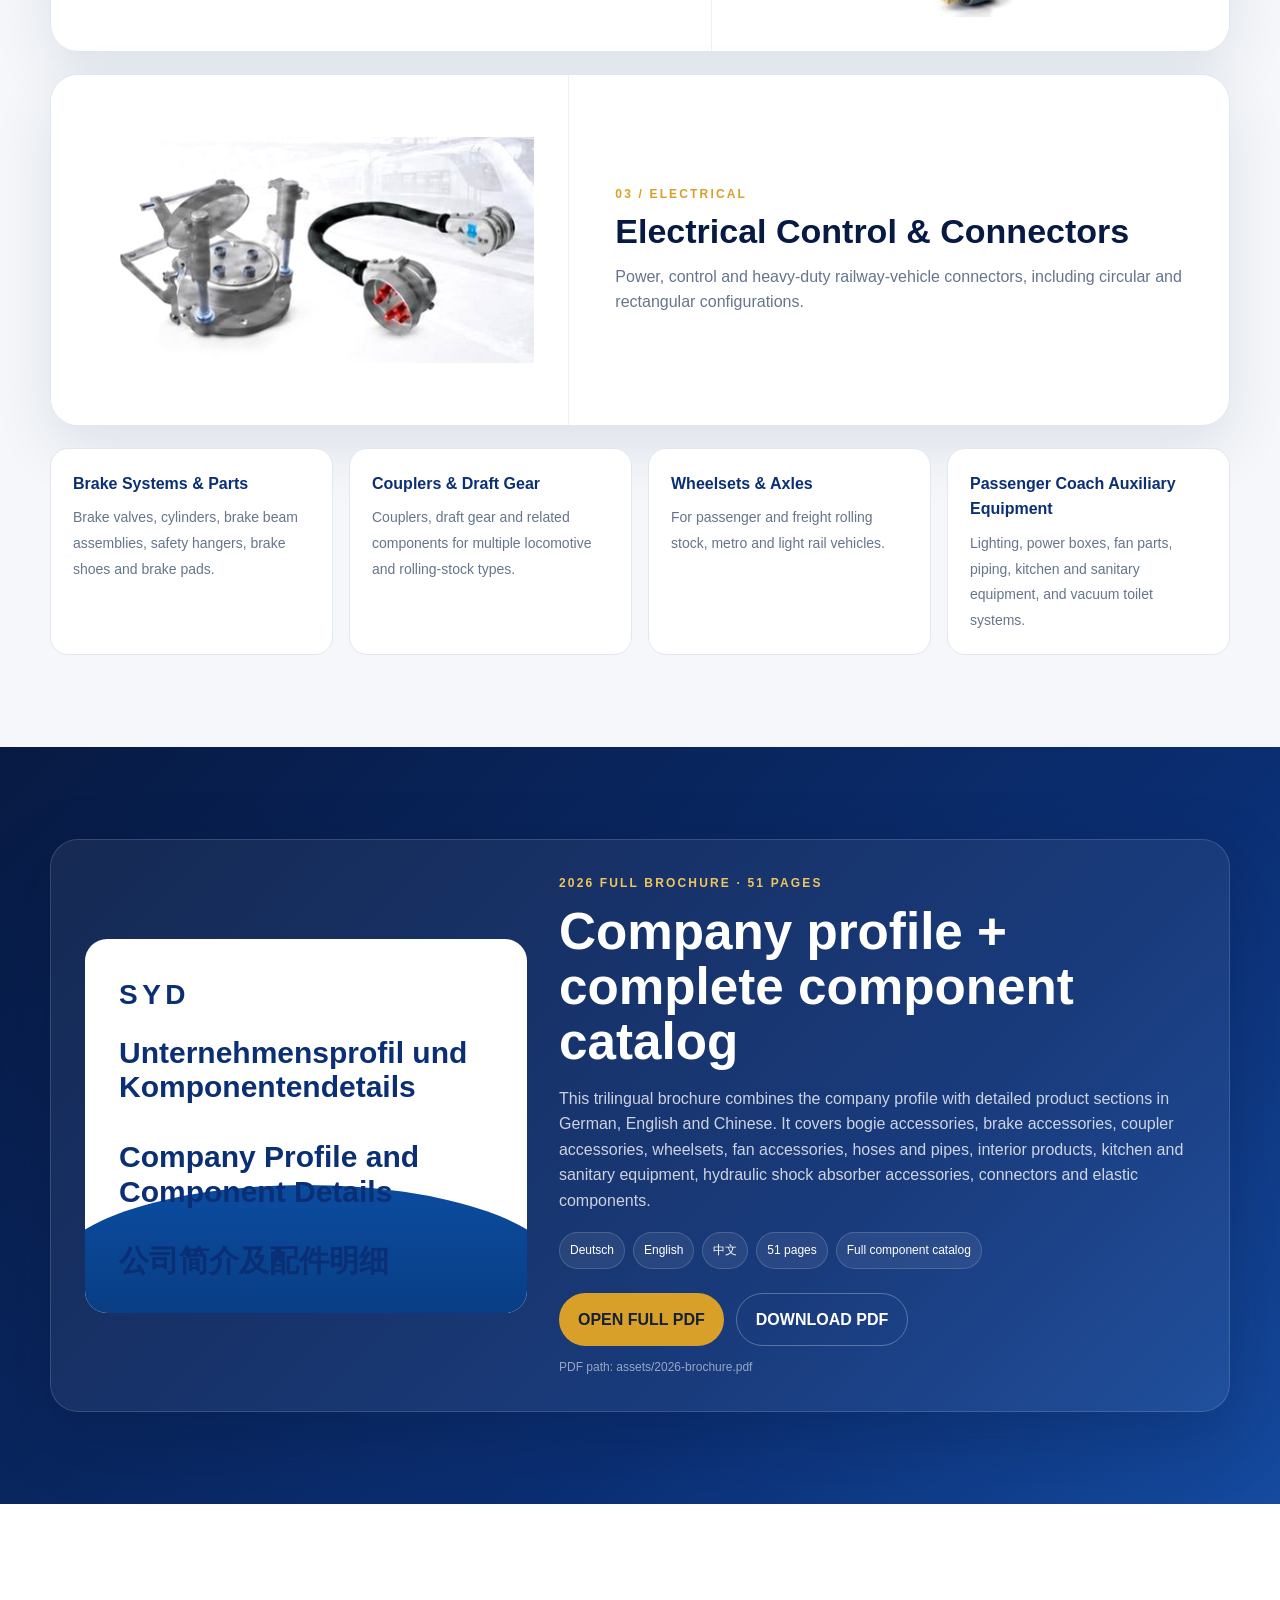
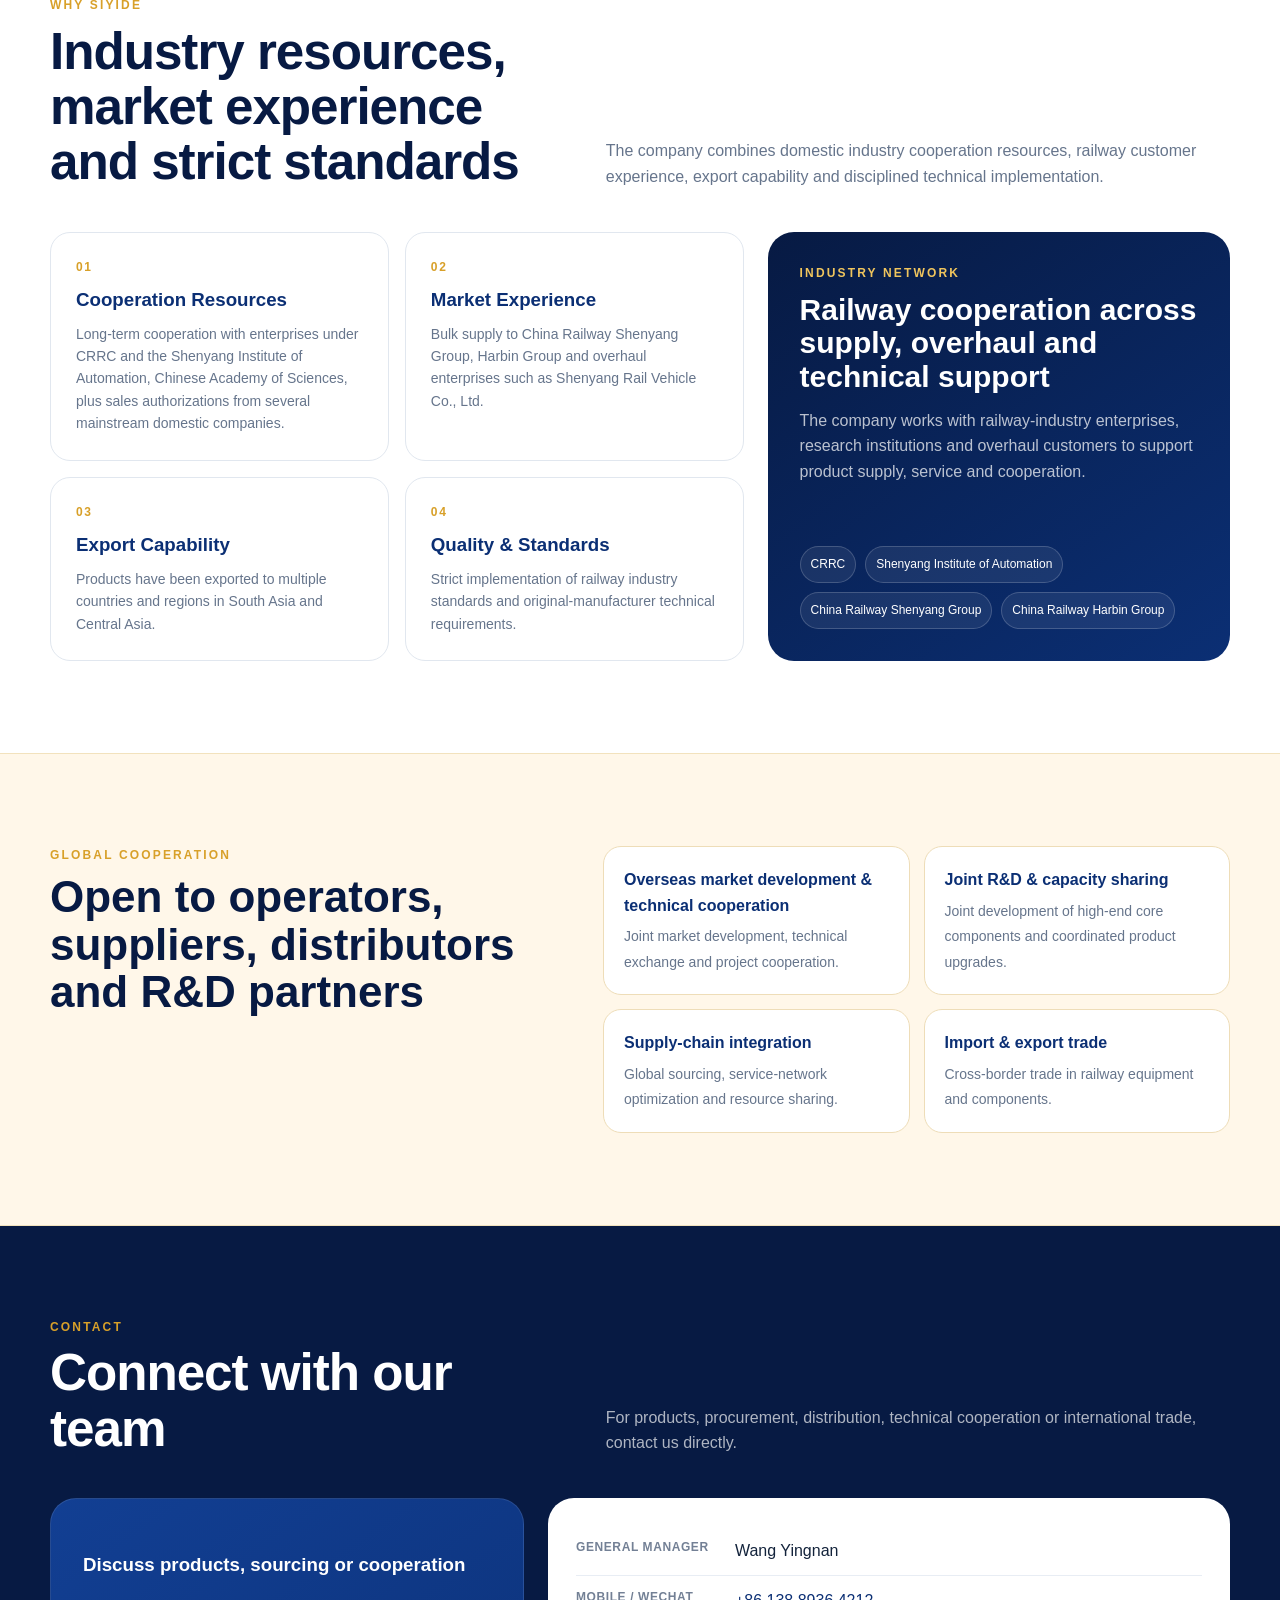
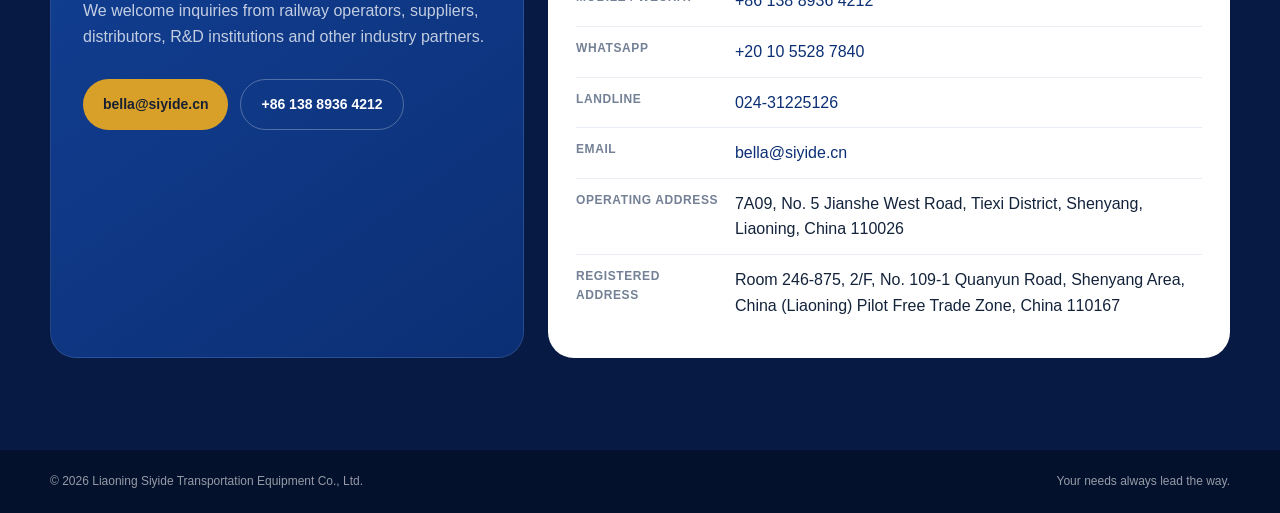
==== commit 5bfdccef: "Add 2026 full brochure section and PDF links" ====
--- a/expo-siyide/index.html
+++ b/expo-siyide/index.html
@@ -7,14 +7,25 @@
 <meta name="description" content="Liaoning Siyide Transportation Equipment Co., Ltd. — railway equipment, components, technical service and international cooperation.">
 <title>SYD | Railway Transportation Equipment</title>
 <link rel="stylesheet" href="style.css?v=4">
+<style>
+.brochure{background:linear-gradient(135deg,#071a43 0%,#0b2f74 65%,#154a9f 100%);color:#fff}
+.brochure-card{display:grid;grid-template-columns:.82fr 1.18fr;gap:32px;align-items:center;border:1px solid rgba(255,255,255,.14);background:rgba(255,255,255,.06);border-radius:28px;padding:34px;box-shadow:0 24px 70px rgba(3,18,47,.22)}
+.brochure-cover{min-height:360px;border-radius:22px;background:#fff;position:relative;overflow:hidden;padding:34px;display:flex;flex-direction:column;justify-content:space-between;color:#0b2f74}
+.brochure-cover:after{content:"";position:absolute;left:-8%;right:-8%;bottom:-52px;height:180px;border-radius:50% 50% 0 0;background:linear-gradient(180deg,#0b4ca0,#083879)}
+.brochure-cover .mini-logo{font-weight:900;letter-spacing:.16em;font-size:28px;position:relative;z-index:1}
+.brochure-cover h3{position:relative;z-index:1;font-size:30px;line-height:1.16;margin:18px 0 0}
+.brochure-copy .eyebrow{color:#f0c55d}.brochure-copy h2{font-size:clamp(34px,4vw,52px);line-height:1.08;margin:10px 0 16px;color:#fff}.brochure-copy p{color:rgba(255,255,255,.78);margin:0 0 18px}.brochure-tags{display:flex;flex-wrap:wrap;gap:8px;margin:18px 0 24px}.brochure-tags span{font-size:12px;padding:8px 10px;border-radius:999px;border:1px solid rgba(255,255,255,.16);background:rgba(255,255,255,.07)}.brochure-actions{display:flex;gap:12px;flex-wrap:wrap}.brochure-actions a{display:inline-flex;align-items:center;justify-content:center;padding:13px 19px;border-radius:999px;font-weight:850}.brochure-open{background:#d8a029;color:#172033}.brochure-download{border:1px solid rgba(255,255,255,.28);color:#fff}.brochure-note{display:block;margin-top:12px;font-size:12px;color:rgba(255,255,255,.55)}
+@media(max-width:900px){.brochure-card{grid-template-columns:1fr}.brochure-cover{min-height:300px}}
+</style>
 </head>
 <body>
-<header><div class="wrap nav"><a class="brand" href="#top"><img src="../assets/logo.jpg?v=4" alt="SYD"><div><b data-t="company">Liaoning Siyide Transportation Equipment Co., Ltd.</b><span data-t="tag">Railway equipment · Key components · Technical services</span></div></a><nav class="navlinks"><a href="#about" data-t="navAbout">About</a><a href="#products" data-t="navProducts">Products</a><a href="#strength" data-t="navStrength">Strengths</a><a href="#cooperation" data-t="navCoop">Cooperation</a><a href="#contact" data-t="navContact">Contact</a></nav><div class="langs"><button data-lang="en">EN</button><button data-lang="de">DE</button><button data-lang="zh">中文</button></div></div></header>
+<header><div class="wrap nav"><a class="brand" href="#top"><img src="../assets/logo.jpg?v=4" alt="SYD"><div><b data-t="company">Liaoning Siyide Transportation Equipment Co., Ltd.</b><span data-t="tag">Railway equipment · Key components · Technical services</span></div></a><nav class="navlinks"><a href="#about" data-t="navAbout">About</a><a href="#products" data-t="navProducts">Products</a><a href="#strength" data-t="navStrength">Strengths</a><a href="#cooperation" data-t="navCoop">Cooperation</a><a href="#brochure">PDF</a><a href="#contact" data-t="navContact">Contact</a></nav><div class="langs"><button data-lang="en">EN</button><button data-lang="de">DE</button><button data-lang="zh">中文</button></div></div></header>
 <main id="top">
 <section class="hero"><div class="wrap hero-grid"><div class="hero-copy"><div class="eyebrow" data-t="expo">2026 EXHIBITION PROFILE</div><h1 data-t="heroTitle">Railway systems.<br>Built for dependable service.</h1><p data-t="heroText">Railway equipment and key components, maintenance support, technical services and international cooperation from Shenyang, China.</p><div class="actions"><a class="btn primary" href="#products" data-t="viewProducts">View Products</a><a class="btn secondary" href="#contact" data-t="contactUs">Contact Us</a></div></div><div class="hero-visual"><img src="../assets/hero-train.jpg?v=4" alt="Railway transportation"><div class="hero-badge"><b data-t="heroBadge">Connecting railway supply and technical service</b><span data-t="heroBadgeSub">Shenyang · China</span></div></div></div></section>
 <div class="metrics"><div class="wrap metric-grid"><div class="metric"><strong>2017</strong><span data-t="m1">Company established</span></div><div class="metric"><strong>13+</strong><span data-t="m2">Years of team industry experience*</span></div><div class="metric"><strong data-t="m3v">China + Overseas</strong><span data-t="m3">Market coverage</span></div><div class="metric"><strong data-t="m4v">Railway Standards</strong><span data-t="m4">Strict implementation</span></div></div></div>
 <section id="about"><div class="wrap"><div class="section-head"><div><div class="eyebrow" data-t="aboutK">ABOUT SIYIDE</div><h2 data-t="aboutH">A railway supplier with integrated technical service capability</h2></div><p data-t="aboutLead">Liaoning Siyide combines equipment supply, component support, maintenance capability and international business for railway and urban rail customers.</p></div><div class="about-grid"><div class="about-story"><p data-t="about1">Liaoning Siyide Transportation Equipment Co., Ltd. was established on April 28, 2017 and is registered in the Shenyang Area of the China (Liaoning) Pilot Free Trade Zone. Its operating address is in Tiexi District, Shenyang, within one of Northeast China’s core rail-transit equipment manufacturing areas.</p><p data-t="about2">The affiliated company, Shenyang Xinyishunda Rail Transit Equipment Co., Ltd., has been engaged in railway rolling stock and urban rail equipment parts sales, maintenance and after-sales service since April 2013. Together, the two companies form an integrated supply and technical-service chain.</p><div class="quote" data-t="philosophy">Integrity first · Customer first · Safety-driven · Technology-led</div></div><div class="cap-list"><div class="cap"><div class="n">01</div><div><b data-t="cap1">Railway equipment & components</b><span data-t="cap1d">Production, overhaul, sales and technical service for locomotives, passenger coaches, freight cars and urban rail vehicles.</span></div></div><div class="cap"><div class="n">02</div><div><b data-t="cap2">Maintenance & technical service</b><span data-t="cap2d">Maintenance, technical consulting, inspection instruments and customized service support.</span></div></div><div class="cap"><div class="n">03</div><div><b data-t="cap3">Intelligent & automated equipment</b><span data-t="cap3d">Development and application of intelligent and automated rail-transit equipment.</span></div></div><div class="cap"><div class="n">04</div><div><b data-t="cap4">International business</b><span data-t="cap4d">Self-operated and agency import/export of railway equipment and components.</span></div></div></div></div></div></section>
 <section class="products" id="products"><div class="wrap"><div class="section-head"><div><div class="eyebrow" data-t="prodK">FEATURED SYSTEMS</div><h2 data-t="prodH">Key product categories for railway and urban rail vehicles</h2></div><p data-t="prodLead">Core product areas include bogie components, hydraulic dampers, braking systems, couplers, wheelsets, electrical connectors and passenger-coach auxiliary equipment.</p></div><div class="product-stack"><article class="product-row"><div class="product-media"><img src="../assets/bogie.jpg?v=4" alt="Bogie components"></div><div class="product-copy"><div class="product-index">01 / BOGIE</div><h3 data-t="p1">Bogie Components</h3><p data-t="p1d">For mainstream bogies including 25G, 25K and 25T passenger coaches, covering frames, axle boxes, positioning devices and foundation brake equipment.</p></div></article><article class="product-row"><div class="product-media"><img src="../assets/damper.jpg?v=4" alt="Hydraulic damper"></div><div class="product-copy"><div class="product-index">02 / DAMPING</div><h3 data-t="p2">Hydraulic Dampers</h3><p data-t="p2d">Modular twin-tube dampers in light, medium and heavy specifications for primary vertical, secondary vertical, secondary lateral and anti-hunting applications.</p></div></article><article class="product-row"><div class="product-media"><img src="../assets/connector.jpg?v=4" alt="Railway connector"></div><div class="product-copy"><div class="product-index">03 / ELECTRICAL</div><h3 data-t="p3">Electrical Control & Connectors</h3><p data-t="p3d">Power, control and heavy-duty railway-vehicle connectors, including circular and rectangular configurations.</p></div></article></div><div class="more-grid"><div class="more"><b data-t="more1">Brake Systems & Parts</b><span data-t="more1d">Brake valves, cylinders, brake beam assemblies, safety hangers, brake shoes and brake pads.</span></div><div class="more"><b data-t="more2">Couplers & Draft Gear</b><span data-t="more2d">Couplers, draft gear and related components for multiple locomotive and rolling-stock types.</span></div><div class="more"><b data-t="more3">Wheelsets & Axles</b><span data-t="more3d">For passenger and freight rolling stock, metro and light rail vehicles.</span></div><div class="more"><b data-t="more4">Passenger Coach Auxiliary Equipment</b><span data-t="more4d">Lighting, power boxes, fan parts, piping, kitchen and sanitary equipment, and vacuum toilet systems.</span></div></div></div></section>
+<section class="brochure" id="brochure"><div class="wrap"><div class="brochure-card"><div class="brochure-cover"><div><div class="mini-logo">SYD</div><h3>Unternehmensprofil und Komponentendetails<br><br>Company Profile and Component Details<br><br>公司简介及配件明细</h3></div></div><div class="brochure-copy"><div class="eyebrow">2026 FULL BROCHURE · 51 PAGES</div><h2>Company profile + complete component catalog</h2><p>This trilingual brochure combines the company profile with detailed product sections in German, English and Chinese. It covers bogie accessories, brake accessories, coupler accessories, wheelsets, fan accessories, hoses and pipes, interior products, kitchen and sanitary equipment, hydraulic shock absorber accessories, connectors and elastic components.</p><div class="brochure-tags"><span>Deutsch</span><span>English</span><span>中文</span><span>51 pages</span><span>Full component catalog</span></div><div class="brochure-actions"><a class="brochure-open" href="../assets/2026-brochure.pdf" target="_blank" rel="noopener">OPEN FULL PDF</a><a class="brochure-download" href="../assets/2026-brochure.pdf" download>DOWNLOAD PDF</a></div><small class="brochure-note">PDF path: assets/2026-brochure.pdf</small></div></div></div></section>
 <section id="strength"><div class="wrap"><div class="section-head"><div><div class="eyebrow" data-t="whyK">WHY SIYIDE</div><h2 data-t="whyH">Industry resources, market experience and strict standards</h2></div><p data-t="whyLead">The company combines domestic industry cooperation resources, railway customer experience, export capability and disciplined technical implementation.</p></div><div class="strength-grid"><div class="strength-main"><div class="strength-card"><div class="num">01</div><h3 data-t="w1">Cooperation Resources</h3><p data-t="w1d">Long-term cooperation with enterprises under CRRC and the Shenyang Institute of Automation, Chinese Academy of Sciences, plus sales authorizations from several mainstream domestic companies.</p></div><div class="strength-card"><div class="num">02</div><h3 data-t="w2">Market Experience</h3><p data-t="w2d">Bulk supply to China Railway Shenyang Group, Harbin Group and overhaul enterprises such as Shenyang Rail Vehicle Co., Ltd.</p></div><div class="strength-card"><div class="num">03</div><h3 data-t="w3">Export Capability</h3><p data-t="w3d">Products have been exported to multiple countries and regions in South Asia and Central Asia.</p></div><div class="strength-card"><div class="num">04</div><h3 data-t="w4">Quality & Standards</h3><p data-t="w4d">Strict implementation of railway industry standards and original-manufacturer technical requirements.</p></div></div><aside class="strength-side"><div><div class="eyebrow" style="color:#f0c55d" data-t="networkK">INDUSTRY NETWORK</div><h3 data-t="networkH">Railway cooperation across supply, overhaul and technical support</h3><p data-t="networkP">The company works with railway-industry enterprises, research institutions and overhaul customers to support product supply, service and cooperation.</p></div><div class="partner-tags"><span>CRRC</span><span data-t="tag2">Shenyang Institute of Automation</span><span data-t="tag3">China Railway Shenyang Group</span><span data-t="tag4">China Railway Harbin Group</span></div></aside></div></div></section>
 <section class="coop" id="cooperation"><div class="wrap coop-grid"><div><div class="eyebrow" data-t="coopK">GLOBAL COOPERATION</div><h2 data-t="coopH">Open to operators, suppliers, distributors and R&D partners</h2></div><div class="coop-list"><div class="coop-item"><b data-t="c1">Overseas market development & technical cooperation</b><span data-t="c1d">Joint market development, technical exchange and project cooperation.</span></div><div class="coop-item"><b data-t="c2">Joint R&D & capacity sharing</b><span data-t="c2d">Joint development of high-end core components and coordinated product upgrades.</span></div><div class="coop-item"><b data-t="c3">Supply-chain integration</b><span data-t="c3d">Global sourcing, service-network optimization and resource sharing.</span></div><div class="coop-item"><b data-t="c4">Import & export trade</b><span data-t="c4d">Cross-border trade in railway equipment and components.</span></div></div></div></section>
 <section class="contact" id="contact"><div class="wrap"><div class="section-head"><div><div class="eyebrow" data-t="contactK">CONTACT</div><h2 data-t="contactH">Connect with our team</h2></div><p data-t="contactLead">For products, procurement, distribution, technical cooperation or international trade, contact us directly.</p></div><div class="contact-grid"><div class="contact-cta"><h3 data-t="contactCTA">Discuss products, sourcing or cooperation</h3><p data-t="contactCTAp">We welcome inquiries from railway operators, suppliers, distributors, R&D institutions and other industry partners.</p><div class="actions"><a class="btn primary" href="mailto:bella@siyide.cn">bella@siyide.cn</a><a class="btn secondary" style="color:#fff;border-color:rgba(255,255,255,.28);background:transparent" href="tel:+8613889364212">+86 138 8936 4212</a></div></div><div class="contact-card"><div class="contact-row"><b data-t="gm">General Manager</b><span data-t="gmV">Wang Yingnan</span></div><div class="contact-row"><b data-t="mobile">Mobile / WeChat</b><a href="tel:+8613889364212">+86 138 8936 4212</a></div><div class="contact-row"><b>WhatsApp</b><a href="https://wa.me/201055287840">+20 10 5528 7840</a></div><div class="contact-row"><b data-t="landline">Landline</b><a href="tel:+862431225126">024-31225126</a></div><div class="contact-row"><b data-t="email">Email</b><a href="mailto:bella@siyide.cn">bella@siyide.cn</a></div><div class="contact-row"><b data-t="opAddr">Operating Address</b><span data-t="opAddrV">7A09, No. 5 Jianshe West Road, Tiexi District, Shenyang, Liaoning, China 110026</span></div><div class="contact-row"><b data-t="regAddr">Registered Address</b><span data-t="regAddrV">Room 246-875, 2/F, No. 109-1 Quanyun Road, Shenyang Area, China (Liaoning) Pilot Free Trade Zone, China 110167</span></div></div></div></div></section>
